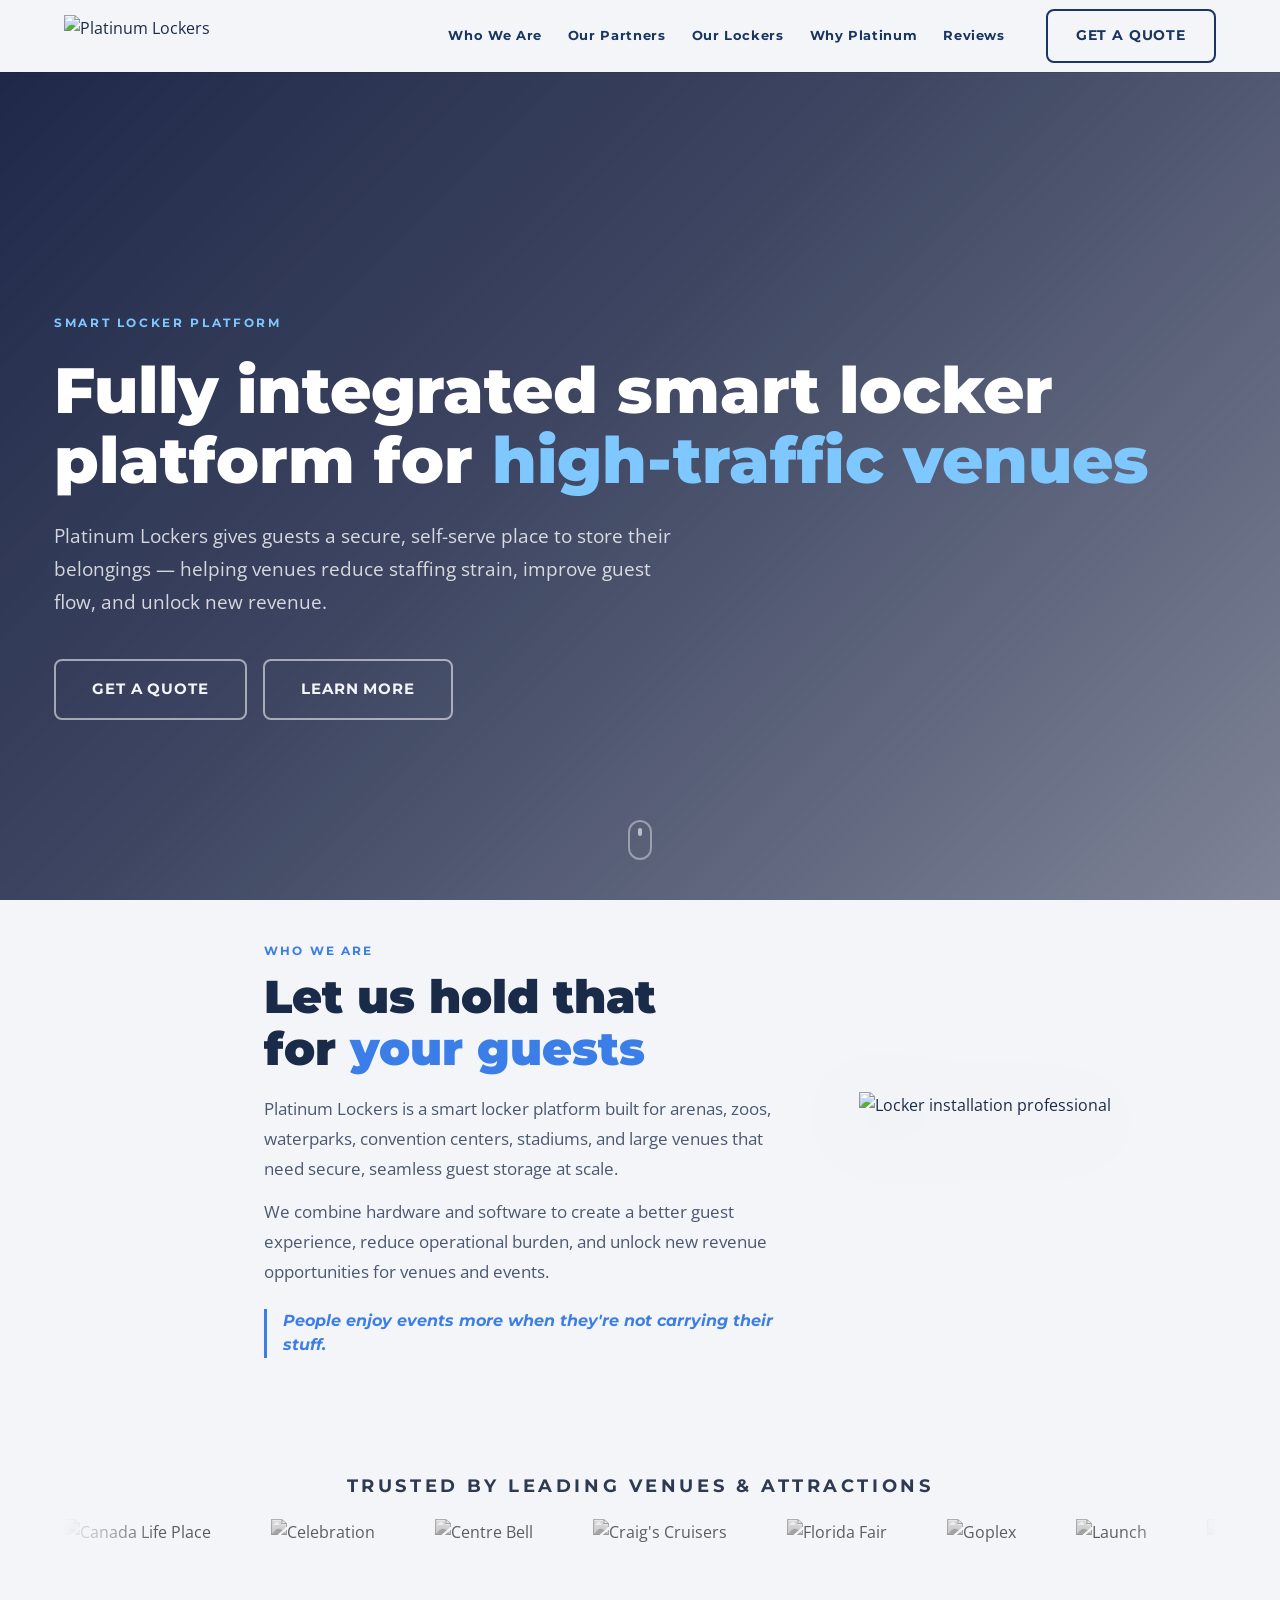
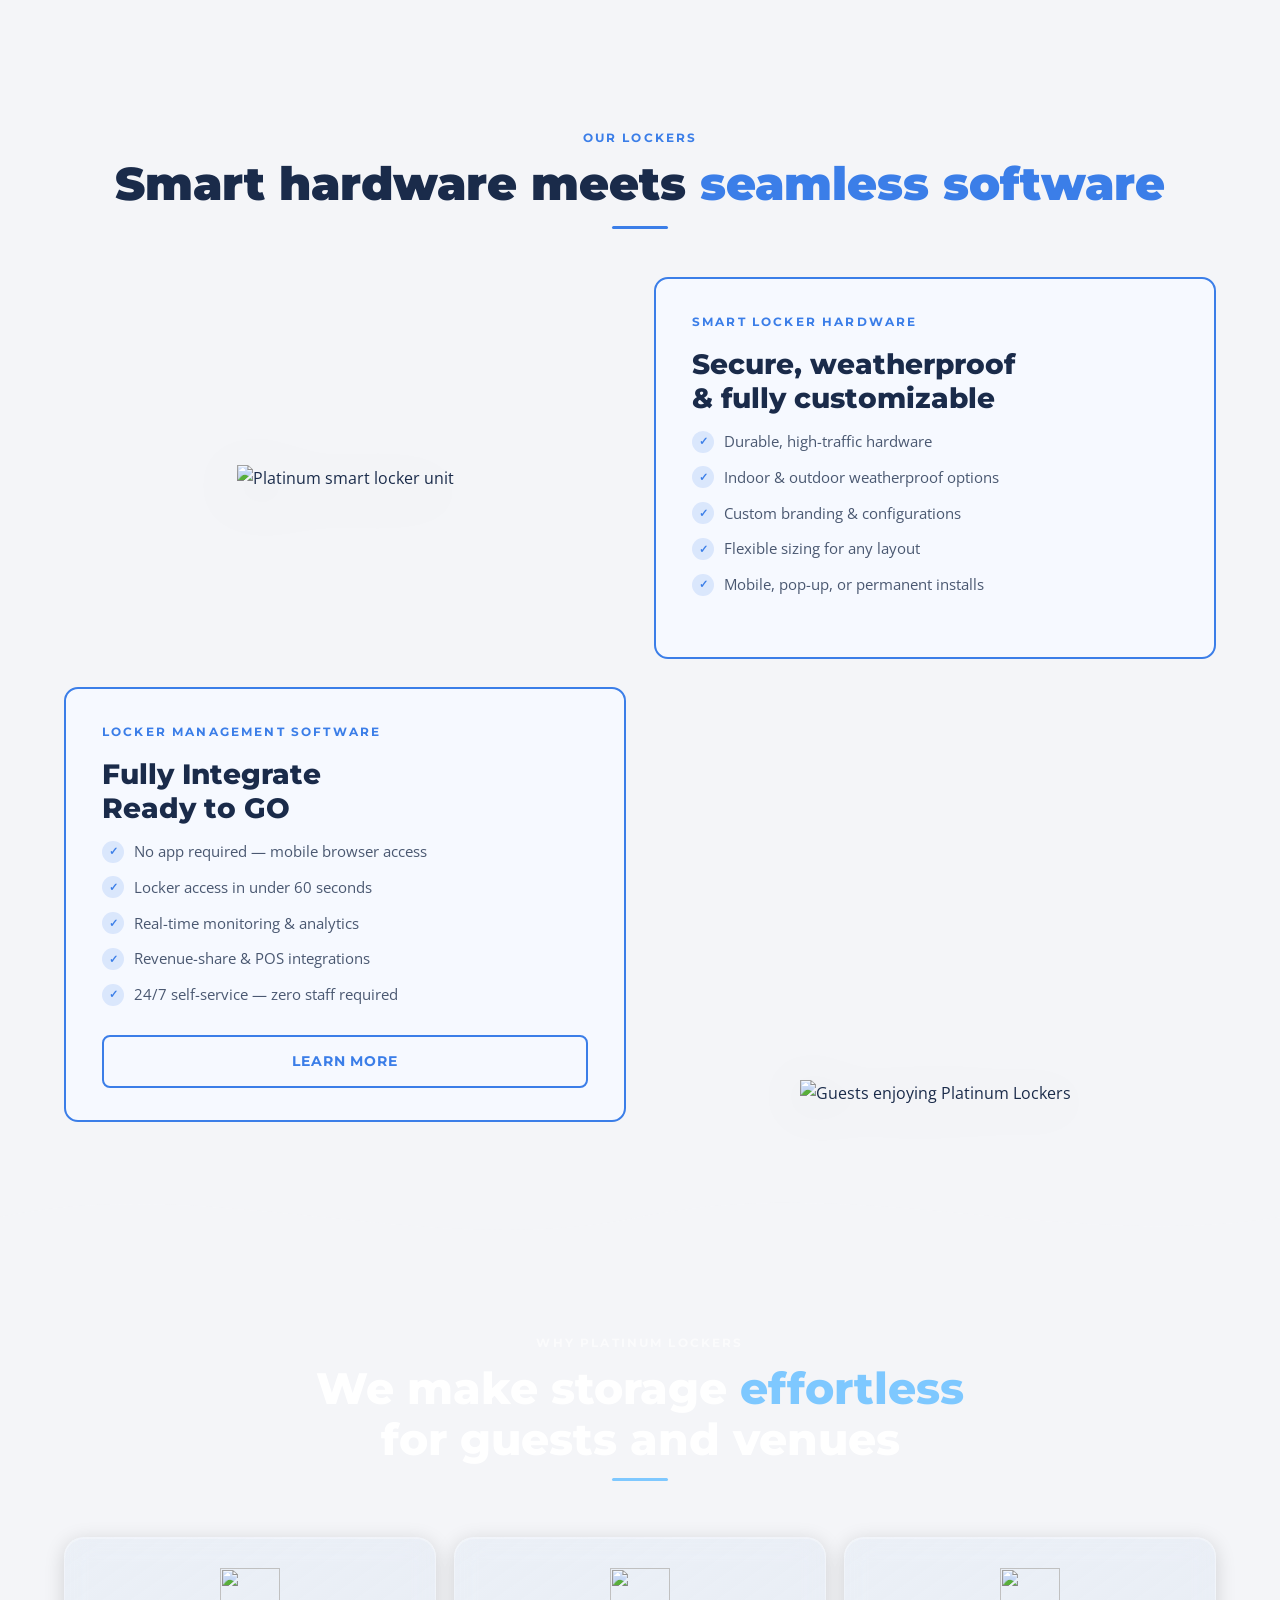
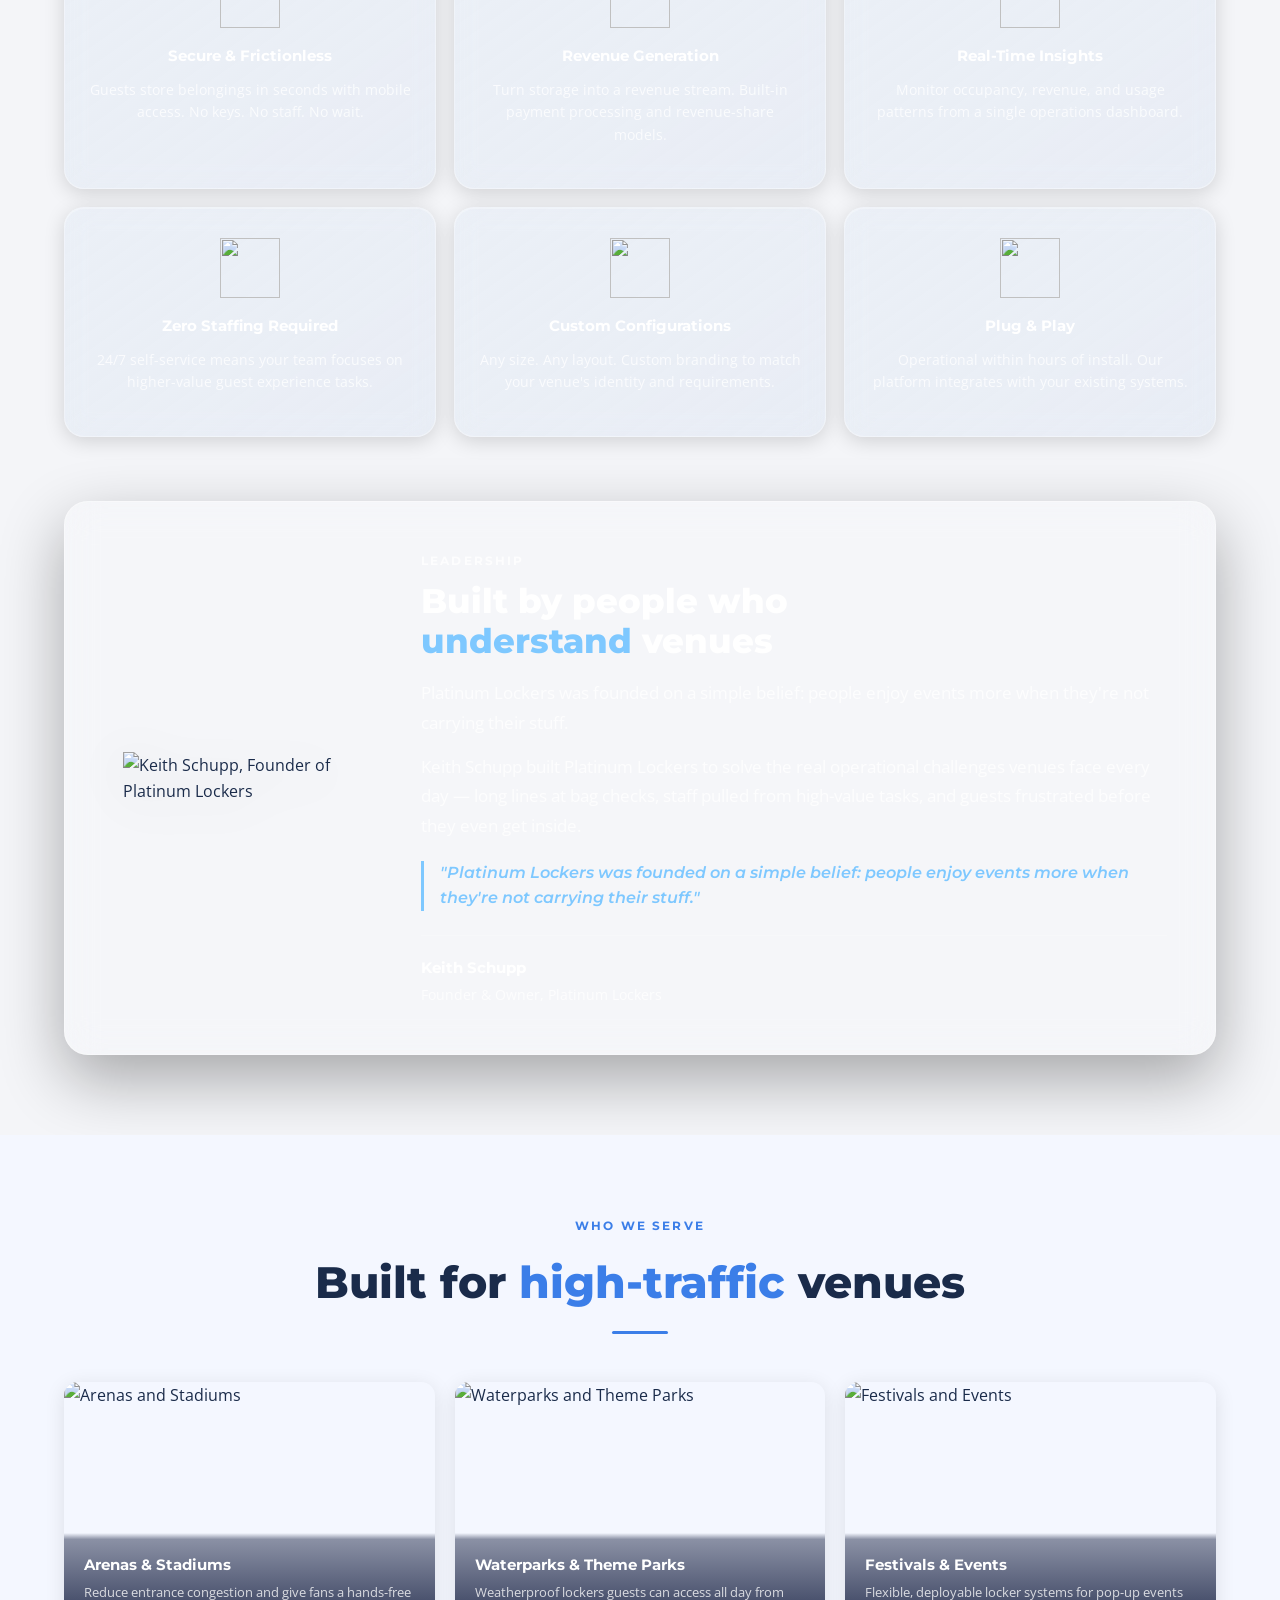
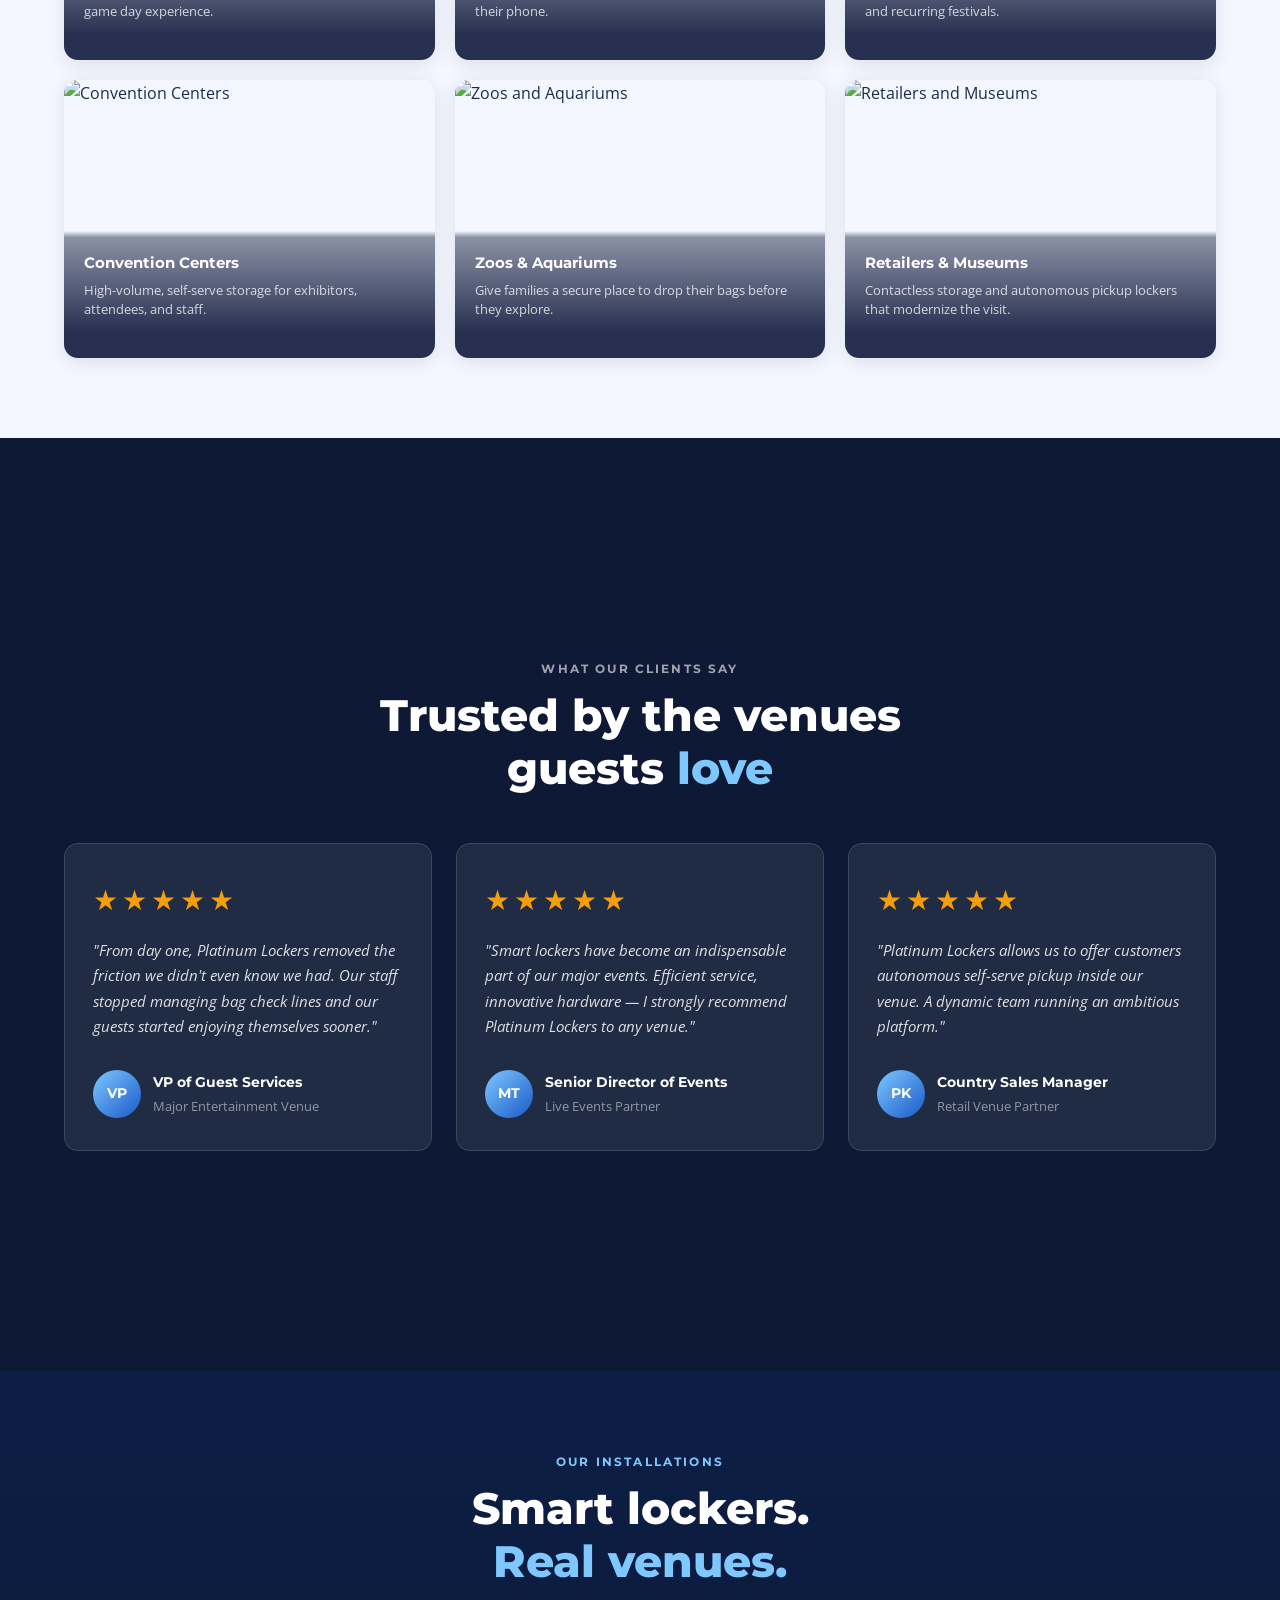
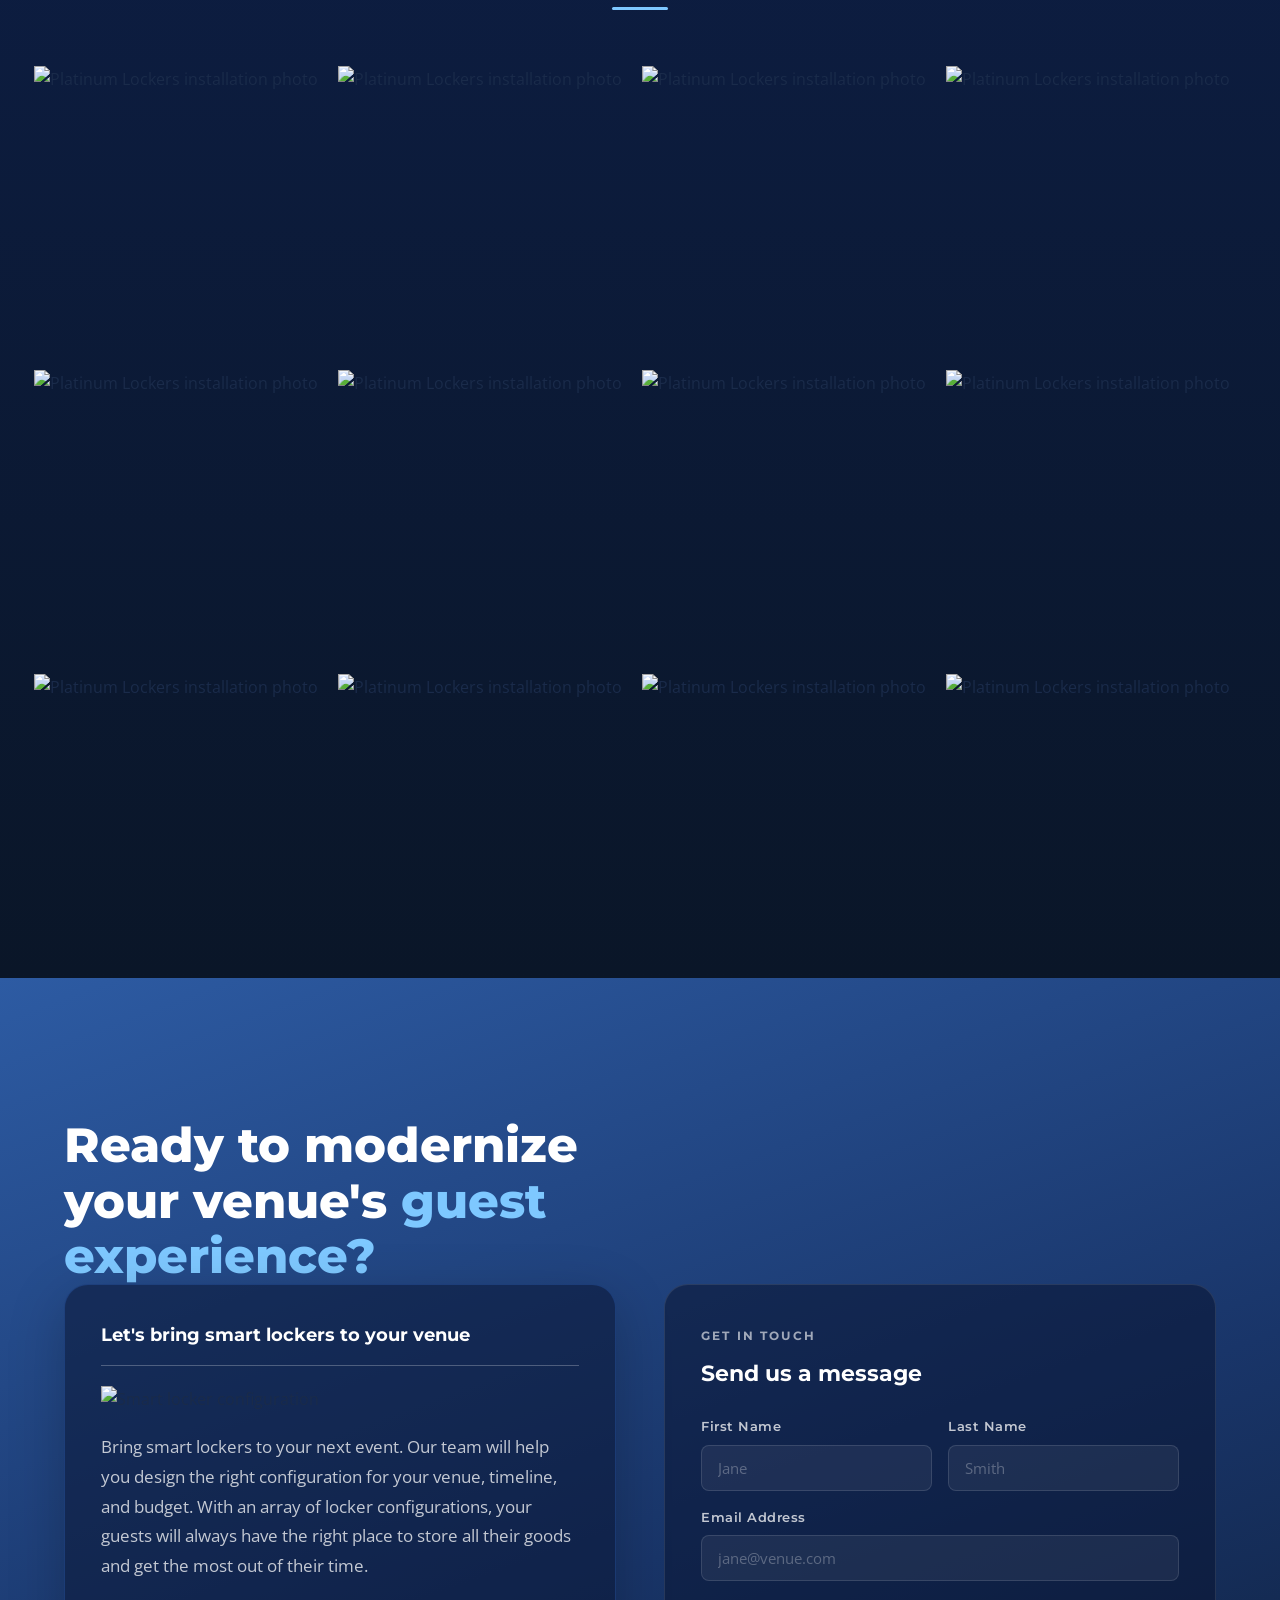
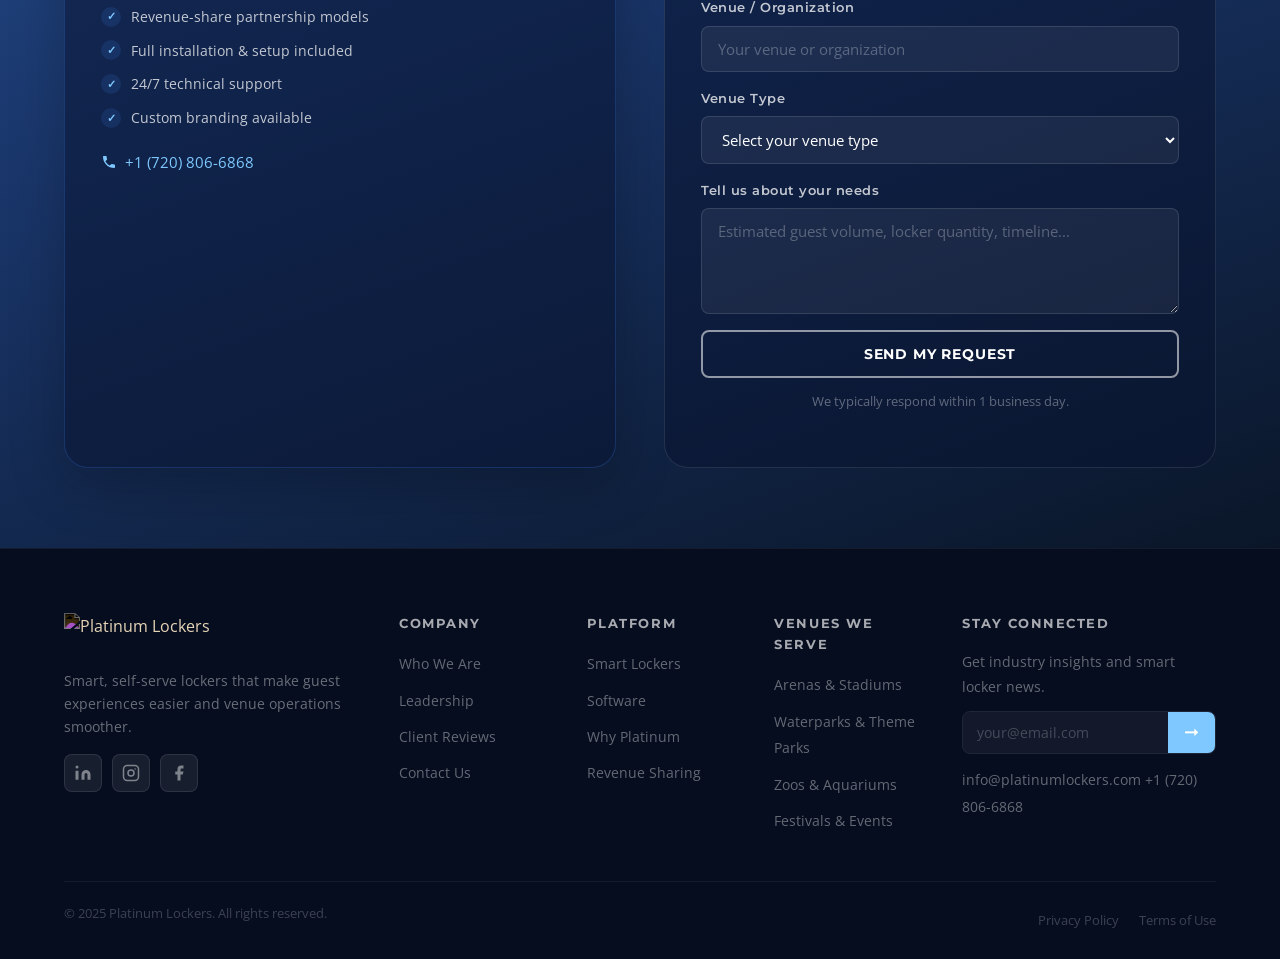
==== home.html @ d66374ba "Add files via upload" ====
<!DOCTYPE html>
<html lang="en">
<head>
  <meta charset="UTF-8" />
  <meta name="viewport" content="width=device-width, initial-scale=1.0" />
  <title>Platinum Lockers | Smart Locker Solutions for Venues &amp; Events</title>
  <meta name="description" content="Platinum Lockers provides smart, self-serve lockers that make guest experiences easier and venue operations smoother. Built for arenas, stadiums, waterparks, zoos, and high-traffic venues." />
  <meta name="robots" content="noindex, nofollow" />

  <!-- Favicons -->
  <link rel="icon" type="image/x-icon" href="img/favicon.ico" />
  <link rel="icon" type="image/png" sizes="16x16" href="img/favicon-16x16.png" />
  <link rel="icon" type="image/png" sizes="32x32" href="img/favicon-32x32.png" />
  <link rel="icon" type="image/png" sizes="96x96" href="img/favicon-96x96.png" />
  <link rel="apple-touch-icon" href="img/apple-icon.png" />
  <link rel="manifest" href="img/manifest.json" />
  <meta name="theme-color" content="#1a3561" />

  <!-- Fonts -->
  <link rel="preconnect" href="https://fonts.googleapis.com" />
  <link rel="preconnect" href="https://fonts.gstatic.com" crossorigin />
  <link href="https://fonts.googleapis.com/css2?family=Montserrat:wght@400;500;600;700;800;900&family=Open+Sans:wght@400;600;700&display=swap" rel="stylesheet" />

  <link rel="stylesheet" href="styles.css" />
</head>
<body>

  <!-- ===================== NAVIGATION ===================== -->
  <header class="nav-header" id="nav-header">
    <nav class="nav-container">
      <a href="#home" class="nav-logo">
        <img src="img/platinum-lockers-logo.png" alt="Platinum Lockers" />
      </a>
      <button class="nav-toggle" id="nav-toggle" aria-label="Toggle menu" aria-expanded="false">
        <span></span><span></span><span></span>
      </button>
      <ul class="nav-links" id="nav-links">
        <li><a href="#about">Who We Are</a></li>
        <li><a href="#partners">Our Partners</a></li>
        <li><a href="#hardware">Our Lockers</a></li>
        <li><a href="#why">Why Platinum</a></li>
        <li><a href="#testimonials">Reviews</a></li>
        <li class="nav-cta-mobile"><a href="#contact" class="btn btn-nav">Get a Quote</a></li>
      </ul>
      <a href="#contact" class="btn btn-nav nav-cta-desktop">Get a Quote</a>
    </nav>
  </header>

  <!-- ===================== HERO ===================== -->
  <section class="hero" id="home">
    <div class="hero-bg">
      <div class="hero-slideshow">
        <img src="img/Hero banner/superaquaclub-testimonial.jpeg"             alt="Waterpark venue with smart lockers by Platinum Lockers" class="hero-slide active" />
        <img src="img/Hero banner/Chad Rochefort_Park.jpg"                    alt="Theme park venue with smart lockers by Platinum Lockers" class="hero-slide" />
        <img src="img/Hero banner/Chad Rochefort_productions_mall.jpg"        alt="Shopping mall venue with smart lockers by Platinum Lockers" class="hero-slide" />
        <img src="img/Hero banner/Chad Rochefort_productions_toronto aquarium.png" alt="Aquarium venue with smart lockers by Platinum Lockers" class="hero-slide" />
        <img src="img/Hero banner/DSC_0002 (2).JPG"                           alt="High-traffic venue with smart lockers by Platinum Lockers" class="hero-slide" />
        <img src="img/Hero banner/pexels-stephan-saloth-28489944-31501600.jpg" alt="Stadium venue with smart lockers by Platinum Lockers" class="hero-slide" />
      </div>
      <div class="hero-overlay"></div>
    </div>
    <div class="hero-content container">
      <p class="hero-eyebrow">Smart Locker Platform</p>
      <h1 class="hero-title">Fully integrated smart locker<br>platform for <span class="text-accent-em">high-traffic venues</span></h1>
      <p class="hero-subtitle">Platinum Lockers gives guests a secure, self-serve place to store their belongings — helping venues reduce staffing strain, improve guest flow, and unlock new revenue.</p>
      <div class="hero-actions">
        <a href="#contact" class="btn btn-ghost btn-lg">Get a Quote</a>
        <a href="#about" class="btn btn-ghost btn-lg">Learn More</a>
      </div>
    </div>
    <div class="hero-scroll">
      <a href="#about" aria-label="Scroll down"><div class="scroll-indicator"></div></a>
    </div>
  </section>

  <!-- ===================== WHO WE ARE ===================== -->
  <section class="wwa-section" id="about">
    <div class="container wwa-container">
      <div class="wwa-spacer"></div>
      <div class="wwa-text">
        <p class="eyebrow">Who We Are</p>
        <h2 class="wwa-heading">Let us hold that<br>for <span class="text-accent-em">your guests</span></h2>
        <p>Platinum Lockers is a smart locker platform built for arenas, zoos, waterparks, convention centers, stadiums, and large venues that need secure, seamless guest storage at scale.</p>
        <p>We combine hardware and software to create a better guest experience, reduce operational burden, and unlock new revenue opportunities for venues and events.</p>
        <p class="wwa-tagline">People enjoy events more when they're not carrying their stuff.</p>
      </div>
      <div class="wwa-image">
        <img src="img/Who we are/shopper-popout.svg" alt="Locker installation professional" class="wwa-popout-img" />
      </div>
    </div>
  </section>

  <!-- ===================== TRUSTED BY / PARTNERS CAROUSEL ===================== -->
  <section class="partners-section" id="partners">
    <div class="container">
      <p class="partners-label">Trusted by leading venues &amp; attractions</p>
      <div class="partners-track-wrapper">
        <div class="partners-track">
          <img src="img/trusted by Carasell/canada-life-place-smart-locker-partner.png" alt="Canada Life Place" class="partner-logo" />
          <img src="img/trusted by Carasell/celebration-venue-smart-locker-partner.png" alt="Celebration" class="partner-logo" />
          <img src="img/trusted by Carasell/centre-bell-arena-smart-locker-partner.png" alt="Centre Bell" class="partner-logo" />
          <img src="img/trusted by Carasell/craigs-cruisers-smart-locker-partner.png" alt="Craig's Cruisers" class="partner-logo" />
          <img src="img/trusted by Carasell/florida-state-fair-smart-locker-partner.png" alt="Florida Fair" class="partner-logo" />
          <img src="img/trusted by Carasell/goplex-smart-locker-partner.png" alt="Goplex" class="partner-logo" />
          <img src="img/trusted by Carasell/launch-trampoline-park-smart-locker-partner.png" alt="Launch" class="partner-logo" />
          <img src="img/trusted by Carasell/oceania-smart-locker-partner.png" alt="Oceania" class="partner-logo" />
          <img src="img/trusted by Carasell/quantum-leap-smart-locker-partner.png" alt="Quantum Leap" class="partner-logo" />
          <!-- Duplicated for seamless loop -->
          <img src="img/trusted by Carasell/canada-life-place-smart-locker-partner.png" alt="" class="partner-logo" aria-hidden="true" />
          <img src="img/trusted by Carasell/celebration-venue-smart-locker-partner.png" alt="" class="partner-logo" aria-hidden="true" />
          <img src="img/trusted by Carasell/centre-bell-arena-smart-locker-partner.png" alt="" class="partner-logo" aria-hidden="true" />
          <img src="img/trusted by Carasell/craigs-cruisers-smart-locker-partner.png" alt="" class="partner-logo" aria-hidden="true" />
          <img src="img/trusted by Carasell/florida-state-fair-smart-locker-partner.png" alt="" class="partner-logo" aria-hidden="true" />
          <img src="img/trusted by Carasell/goplex-smart-locker-partner.png" alt="" class="partner-logo" aria-hidden="true" />
          <img src="img/trusted by Carasell/launch-trampoline-park-smart-locker-partner.png" alt="" class="partner-logo" aria-hidden="true" />
          <img src="img/trusted by Carasell/oceania-smart-locker-partner.png" alt="" class="partner-logo" aria-hidden="true" />
          <img src="img/trusted by Carasell/quantum-leap-smart-locker-partner.png" alt="" class="partner-logo" aria-hidden="true" />
        </div>
      </div>
    </div>
  </section>

  <!-- ===================== SMART LOCKER HARDWARE + SOFTWARE (combined) ===================== -->
  <section class="hardware-section" id="hardware">
    <div class="container hw-container">
      <div class="hw-header">
        <p class="eyebrow">Our Lockers</p>
        <h2 class="hw-heading">Smart hardware meets <span class="text-accent-em">seamless software</span></h2>
        <div class="hw-rule"></div>
      </div>
      <div class="hardware-grid">

        <!-- Top-left: Locker PNG -->
        <div class="hw-locker-img">
          <img src="img/smart locker hardware/platinum-lockers-smart-locker-hardware-unit.svg" alt="Platinum smart locker unit" />
        </div>

        <!-- Top-right: Hardware text box -->
        <div class="hw-textbox">
          <p class="eyebrow">Smart Locker Hardware</p>
          <h2 class="hw-title">Secure, weatherproof<br>&amp; fully customizable</h2>
          <ul class="hw-checklist">
            <li>Durable, high-traffic hardware</li>
            <li>Indoor &amp; outdoor weatherproof options</li>
            <li>Custom branding &amp; configurations</li>
            <li>Flexible sizing for any layout</li>
            <li>Mobile, pop-up, or permanent installs</li>
          </ul>
        </div>

        <!-- Bottom-left: Software text box -->
        <div class="hw-textbox">
          <p class="eyebrow">Locker Management Software</p>
          <h2 class="hw-title">Fully Integrate<br>Ready to GO</h2>
          <ul class="hw-checklist">
            <li>No app required — mobile browser access</li>
            <li>Locker access in under 60 seconds</li>
            <li>Real-time monitoring &amp; analytics</li>
            <li>Revenue-share &amp; POS integrations</li>
            <li>24/7 self-service — zero staff required</li>
          </ul>
          <a href="#contact" class="btn btn-primary btn-dark-outline">Learn More</a>
        </div>

        <!-- Bottom-right: People popout -->
        <div class="hw-people-img">
          <img src="img/smart locker hardware/platinum-lockers-management-software-popout.png" alt="Guests enjoying Platinum Lockers" />
        </div>

      </div>
    </div>
  </section>

  <!-- ===================== WHY PLATINUM LOCKERS ===================== -->
  <section class="why-section" id="why">
    <div class="container">

      <div class="why-header">
        <p class="eyebrow-light">Why Platinum Lockers</p>
        <h2 class="why-heading">We make storage <span class="text-accent-em">effortless</span><br>for guests and venues</h2>
        <div class="why-divider"></div>
      </div>

      <div class="why-grid">
        <div class="why-card animate-card">
          <div class="why-icon"><img src="img/why platinum lockers/platinum-lockers-secure-storage-icon.png" alt="" /></div>
          <h3>Secure &amp; Frictionless</h3>
          <p>Guests store belongings in seconds with mobile access. No keys. No staff. No wait.</p>
        </div>
        <div class="why-card animate-card">
          <div class="why-icon"><img src="img/why platinum lockers/platinum-lockers-venue-revenue-icon.png" alt="" /></div>
          <h3>Revenue Generation</h3>
          <p>Turn storage into a revenue stream. Built-in payment processing and revenue-share models.</p>
        </div>
        <div class="why-card animate-card">
          <div class="why-icon"><img src="img/why platinum lockers/platinum-lockers-analytics-insight-icon.png" alt="" /></div>
          <h3>Real-Time Insights</h3>
          <p>Monitor occupancy, revenue, and usage patterns from a single operations dashboard.</p>
        </div>
        <div class="why-card animate-card">
          <div class="why-icon"><img src="img/why platinum lockers/platinum-lockers-staffing-efficiency-icon.png" alt="" /></div>
          <h3>Zero Staffing Required</h3>
          <p>24/7 self-service means your team focuses on higher-value guest experience tasks.</p>
        </div>
        <div class="why-card animate-card">
          <div class="why-icon"><img src="img/why platinum lockers/platinum-lockers-custom-configure-icon.png" alt="" /></div>
          <h3>Custom Configurations</h3>
          <p>Any size. Any layout. Custom branding to match your venue's identity and requirements.</p>
        </div>
        <div class="why-card animate-card">
          <div class="why-icon"><img src="img/why platinum lockers/platinum-lockers-plug-and-play-icon.png" alt="" /></div>
          <h3>Plug &amp; Play</h3>
          <p>Operational within hours of install. Our platform integrates with your existing systems.</p>
        </div>
      </div>

      <!-- ===================== LEADERSHIP (same section) ===================== -->
      <div class="leadership-card animate-on-scroll" id="team">
        <div class="leadership-photo">
          <img src="img/leadership/keith-schupp-platinum-lockers-founder.png" alt="Keith Schupp, Founder of Platinum Lockers" />
        </div>
        <div class="leadership-content">
          <p class="eyebrow">Leadership</p>
          <h2 class="leadership-heading">Built by people who<br><span class="text-accent-em">understand</span> venues</h2>
          <p>Platinum Lockers was founded on a simple belief: people enjoy events more when they're not carrying their stuff.</p>
          <p>Keith Schupp built Platinum Lockers to solve the real operational challenges venues face every day — long lines at bag checks, staff pulled from high-value tasks, and guests frustrated before they even get inside.</p>
          <blockquote class="leadership-quote">"Platinum Lockers was founded on a simple belief: people enjoy events more when they're not carrying their stuff."</blockquote>
          <div class="leadership-sig">
            <strong>Keith Schupp</strong>
            <span>Founder &amp; Owner, Platinum Lockers</span>
          </div>
        </div>
      </div>

    </div>
  </section>

  <!-- ===================== WHO WE SERVE ===================== -->
  <section class="serve-section" id="markets">
    <div class="container">
      <div class="serve-header">
        <p class="eyebrow">Who We Serve</p>
        <h2 class="serve-heading">Built for <span class="text-accent-em">high-traffic</span> venues</h2>
        <div class="serve-rule"></div>
      </div>
      <div class="serve-grid">
        <div class="serve-card animate-on-scroll">
          <img src="img/centre-bell-arena-platinum-lockers-stadium-venue.jpeg" alt="Arenas and Stadiums" />
          <div class="serve-overlay">
            <h3>Arenas &amp; Stadiums</h3>
            <p>Reduce entrance congestion and give fans a hands-free game day experience.</p>
          </div>
        </div>
        <div class="serve-card animate-on-scroll">
          <img src="img/Who we serve/Chad Rochefort_Park.jpg" alt="Waterparks and Theme Parks" />
          <div class="serve-overlay">
            <h3>Waterparks &amp; Theme Parks</h3>
            <p>Weatherproof lockers guests can access all day from their phone.</p>
          </div>
        </div>
        <div class="serve-card animate-on-scroll">
          <img src="https://images.pexels.com/photos/1540406/pexels-photo-1540406.jpeg?auto=compress&cs=tinysrgb&w=800" alt="Festivals and Events" />
          <div class="serve-overlay">
            <h3>Festivals &amp; Events</h3>
            <p>Flexible, deployable locker systems for pop-up events and recurring festivals.</p>
          </div>
        </div>
        <div class="serve-card animate-on-scroll">
          <img src="https://images.pexels.com/photos/2833037/pexels-photo-2833037.jpeg?auto=compress&cs=tinysrgb&w=800" alt="Convention Centers" />
          <div class="serve-overlay">
            <h3>Convention Centers</h3>
            <p>High-volume, self-serve storage for exhibitors, attendees, and staff.</p>
          </div>
        </div>
        <div class="serve-card animate-on-scroll">
          <img src="img/Who we serve/Chad Rochefort_productions_toronto aquarium.png" alt="Zoos and Aquariums" />
          <div class="serve-overlay">
            <h3>Zoos &amp; Aquariums</h3>
            <p>Give families a secure place to drop their bags before they explore.</p>
          </div>
        </div>
        <div class="serve-card animate-on-scroll">
          <img src="https://images.pexels.com/photos/2954405/pexels-photo-2954405.jpeg?auto=compress&cs=tinysrgb&w=800" alt="Retailers and Museums" />
          <div class="serve-overlay">
            <h3>Retailers &amp; Museums</h3>
            <p>Contactless storage and autonomous pickup lockers that modernize the visit.</p>
          </div>
        </div>
      </div>
    </div>
  </section>

  <!-- ===================== TESTIMONIALS / WHAT OUR CLIENTS SAY ===================== -->
  <section class="testimonials-section" id="testimonials">
    <div class="container">
      <div class="testimonials-header">
        <p class="eyebrow-light">What Our Clients Say</p>
        <h2 class="testimonials-heading">Trusted by the venues<br>guests <em class="text-accent-em">love</em></h2>
      </div>
      <div class="testimonials-grid">
        <div class="testimonial-card animate-on-scroll">
          <div class="testimonial-stars">&#9733;&#9733;&#9733;&#9733;&#9733;</div>
          <p class="testimonial-quote">"From day one, Platinum Lockers removed the friction we didn't even know we had. Our staff stopped managing bag check lines and our guests started enjoying themselves sooner."</p>
          <div class="testimonial-author">
            <div class="testimonial-avatar-initial">VP</div>
            <div>
              <strong>VP of Guest Services</strong>
              <span>Major Entertainment Venue</span>
            </div>
          </div>
        </div>
        <div class="testimonial-card animate-on-scroll">
          <div class="testimonial-stars">&#9733;&#9733;&#9733;&#9733;&#9733;</div>
          <p class="testimonial-quote">"Smart lockers have become an indispensable part of our major events. Efficient service, innovative hardware — I strongly recommend Platinum Lockers to any venue."</p>
          <div class="testimonial-author">
            <div class="testimonial-avatar-initial">MT</div>
            <div>
              <strong>Senior Director of Events</strong>
              <span>Live Events Partner</span>
            </div>
          </div>
        </div>
        <div class="testimonial-card animate-on-scroll">
          <div class="testimonial-stars">&#9733;&#9733;&#9733;&#9733;&#9733;</div>
          <p class="testimonial-quote">"Platinum Lockers allows us to offer customers autonomous self-serve pickup inside our venue. A dynamic team running an ambitious platform."</p>
          <div class="testimonial-author">
            <div class="testimonial-avatar-initial">PK</div>
            <div>
              <strong>Country Sales Manager</strong>
              <span>Retail Venue Partner</span>
            </div>
          </div>
        </div>
      </div>
    </div>
  </section>

  <!-- ===================== PHOTO GALLERY ===================== -->
  <section class="gallery-section" id="gallery">
    <div class="container">
      <div class="gallery-header">
        <p class="eyebrow">Our Installations</p>
        <h2 class="gallery-heading">Smart lockers.<br><span class="text-accent-em">Real venues.</span></h2>
        <div class="gallery-rule"></div>
      </div>
    </div>
    <div class="gallery-grid" id="gallery-grid"></div>
  </section>

  <!-- Lightbox -->
  <div class="lightbox" id="lightbox" role="dialog" aria-modal="true" aria-label="Photo viewer">
    <button class="lightbox-close" id="lightbox-close" aria-label="Close">&times;</button>
    <img class="lightbox-img" id="lightbox-img" src="" alt="Full resolution photo" />
  </div>

  <!-- ===================== GET STARTED / CONTACT ===================== -->
  <section class="contact-section" id="contact">
    <div class="container">
      <div class="contact-grid">

        <!-- Cell 1 (top-left): Title -->
        <div class="contact-title-cell">
          <h2 class="contact-section-title">Ready to modernize your venue's <span class="contact-accent">guest experience?</span></h2>
        </div>

        <!-- Cell 2 (top-right): Popout -->
        <div class="contact-popout-cell">
          <div class="contact-popout" aria-hidden="true">
            <img src="img/platinum-lockers-guest-with-phone.png" alt="" class="contact-popout-img" />
          </div>
        </div>

        <!-- Cell 3 (bottom-left): Info card -->
        <div class="contact-left">
          <div class="contact-info-card">
            <h4 class="contact-info-heading">Let's bring smart lockers to your venue</h4>
            <hr class="contact-divider" />
            <div class="contact-locker-visual">
              <img src="img/get started/platinum-lockers-configuration-example.svg" alt="Smart locker configuration" />
            </div>
            <p>Bring smart lockers to your next event. Our team will help you design the right configuration for your venue, timeline, and budget. With an array of locker configurations, your guests will always have the right place to store all their goods and get the most out of their time.</p>
            <ul class="contact-features">
              <li>Revenue-share partnership models</li>
              <li>Full installation &amp; setup included</li>
              <li>24/7 technical support</li>
              <li>Custom branding available</li>
            </ul>
            <div class="contact-direct">
              <a href="tel:+17208066868" class="contact-direct-link">
                <svg viewBox="0 0 24 24" xmlns="http://www.w3.org/2000/svg"><path d="M6.6 10.8c1.4 2.8 3.8 5.1 6.6 6.6l2.2-2.2c.3-.3.7-.4 1-.2 1.1.4 2.3.6 3.6.6.6 0 1 .4 1 1V20c0 .6-.4 1-1 1-9.4 0-17-7.6-17-17 0-.6.4-1 1-1h3.5c.6 0 1 .4 1 1 0 1.3.2 2.5.6 3.6.1.3 0 .7-.2 1L6.6 10.8z"/></svg>
                +1 (720) 806-6868
              </a>
            </div>
          </div>
        </div>

        <!-- Cell 4 (bottom-right): Form card -->
        <div class="contact-right">
          <div class="contact-form-card">
            <p class="eyebrow-light">Get In Touch</p>
            <h3 class="contact-form-title">Send us a message</h3>
            <form id="quote-form" novalidate>
              <div class="form-row">
                <div class="form-group">
                  <label for="first-name">First Name</label>
                  <input type="text" id="first-name" name="first-name" placeholder="Jane" required />
                </div>
                <div class="form-group">
                  <label for="last-name">Last Name</label>
                  <input type="text" id="last-name" name="last-name" placeholder="Smith" required />
                </div>
              </div>
              <div class="form-group">
                <label for="email">Email Address</label>
                <input type="email" id="email" name="email" placeholder="jane@venue.com" required />
              </div>
              <div class="form-group">
                <label for="venue">Venue / Organization</label>
                <input type="text" id="venue" name="venue" placeholder="Your venue or organization" />
              </div>
              <div class="form-group">
                <label for="venue-type">Venue Type</label>
                <select id="venue-type" name="venue-type">
                  <option value="">Select your venue type</option>
                  <option>Arena or Stadium</option>
                  <option>Waterpark or Theme Park</option>
                  <option>Zoo or Aquarium</option>
                  <option>Festival or Event</option>
                  <option>Convention Center</option>
                  <option>Museum or Cultural Venue</option>
                  <option>Retailer</option>
                  <option>Other</option>
                </select>
              </div>
              <div class="form-group">
                <label for="message">Tell us about your needs</label>
                <textarea id="message" name="message" rows="4" placeholder="Estimated guest volume, locker quantity, timeline..."></textarea>
              </div>
              <button type="submit" class="btn btn-primary btn-full">Send My Request</button>
              <p class="form-note">We typically respond within 1 business day.</p>
            </form>
          </div>
        </div>

      </div>
    </div>
  </section>

  <!-- ===================== FOOTER ===================== -->
  <footer class="footer">
    <div class="container">
      <div class="footer-grid">
        <div class="footer-brand">
          <img src="img/platinum-lockers-logo.png" alt="Platinum Lockers" height="40" class="footer-logo" />
          <p class="footer-tagline">Smart, self-serve lockers that make guest experiences easier and venue operations smoother.</p>
          <div class="social-links">
            <a href="#" class="social-link" aria-label="LinkedIn">
              <svg width="18" height="18" viewBox="0 0 24 24" fill="currentColor"><path d="M16 8a6 6 0 016 6v7h-4v-7a2 2 0 00-2-2 2 2 0 00-2 2v7h-4v-7a6 6 0 016-6zM2 9h4v12H2z"/><circle cx="4" cy="4" r="2"/></svg>
            </a>
            <a href="#" class="social-link" aria-label="Instagram">
              <svg width="18" height="18" viewBox="0 0 24 24" fill="none" stroke="currentColor" stroke-width="2"><rect x="2" y="2" width="20" height="20" rx="5" ry="5"/><circle cx="12" cy="12" r="4"/><circle cx="17.5" cy="6.5" r="1" fill="currentColor" stroke="none"/></svg>
            </a>
            <a href="#" class="social-link" aria-label="Facebook">
              <svg width="18" height="18" viewBox="0 0 24 24" fill="currentColor"><path d="M18 2h-3a5 5 0 00-5 5v3H7v4h3v8h4v-8h3l1-4h-4V7a1 1 0 011-1h3z"/></svg>
            </a>
          </div>
        </div>
        <div class="footer-col">
          <h4>Company</h4>
          <ul>
            <li><a href="#about">Who We Are</a></li>
            <li><a href="#team">Leadership</a></li>
            <li><a href="#testimonials">Client Reviews</a></li>
            <li><a href="#contact">Contact Us</a></li>
          </ul>
        </div>
        <div class="footer-col">
          <h4>Platform</h4>
          <ul>
            <li><a href="#hardware">Smart Lockers</a></li>
            <li><a href="#hardware">Software</a></li>
            <li><a href="#why">Why Platinum</a></li>
            <li><a href="#contact">Revenue Sharing</a></li>
          </ul>
        </div>
        <div class="footer-col">
          <h4>Venues We Serve</h4>
          <ul>
            <li><a href="#markets">Arenas &amp; Stadiums</a></li>
            <li><a href="#markets">Waterparks &amp; Theme Parks</a></li>
            <li><a href="#markets">Zoos &amp; Aquariums</a></li>
            <li><a href="#markets">Festivals &amp; Events</a></li>
          </ul>
        </div>
        <div class="footer-col">
          <h4>Stay Connected</h4>
          <p class="footer-newsletter-text">Get industry insights and smart locker news.</p>
          <form class="footer-newsletter" id="newsletter-form">
            <input type="email" placeholder="your@email.com" required />
            <button type="submit">&#10142;</button>
          </form>
          <a href="mailto:info@platinumlockers.com" class="footer-email">info@platinumlockers.com</a>
          <a href="tel:+17208066868" class="footer-email">+1 (720) 806-6868</a>
        </div>
      </div>
      <div class="footer-bottom">
        <p>&copy; 2025 Platinum Lockers. All rights reserved.</p>
        <div class="footer-legal">
          <a href="#">Privacy Policy</a>
          <a href="#">Terms of Use</a>
        </div>
      </div>
    </div>
  </footer>

  <script src="script.js"></script>
</body>
</html>
---- styles.css ----
/* ===================== RESET & BASE ===================== */
*, *::before, *::after { box-sizing: border-box; margin: 0; padding: 0; }

:root {
  --accent:        #7ec8ff;
  --accent-light:  #7ec8ff;
  --accent-dark:   #3b7ee8;
  --navy:          #1a3561;
  --navy-deep:     #0d1e45;
  --bg-white:      #f4f5f8;
  --bg-off-white:  #f2f5fb;
  --bg-light:      #eef1f8;
  --text-dark:     #1a2b4a;
  --text-body:     #4a5871;
  --text-muted:    #7a8ba8;
  --white:         #f4f5f8;
  --font-head:     'Montserrat', sans-serif;
  --font-body:     'Open Sans', sans-serif;
  --radius:        14px;
  --radius-lg:     24px;
  --nav-height:    72px;
  --transition:    0.25s ease;
}

html, body { margin: 0; padding: 0; }
html { scroll-behavior: smooth; font-size: 16px; }
body {
  font-family: var(--font-body);
  background: var(--bg-white);
  color: var(--text-dark);
  line-height: 1.65;
  overflow-x: hidden;
}
img { max-width: 100%; display: block; }
a   { color: inherit; text-decoration: none; }
ul  { list-style: none; }

.container {
  width: 100%;
  max-width: 1200px;
  margin: 0 auto;
  padding: 0 24px;
}

/* ===================== BUTTONS ===================== */
.btn {
  display: inline-flex;
  align-items: center;
  justify-content: center;
  font-family: var(--font-head);
  font-weight: 700;
  font-size: .875rem;
  letter-spacing: .06em;
  text-transform: uppercase;
  padding: 13px 28px;
  border-radius: 8px;
  border: 2px solid transparent;
  cursor: pointer;
  transition: all var(--transition);
  white-space: nowrap;
}
.btn-lg   { padding: 16px 36px; font-size: .9375rem; }
.btn-full { width: 100%; }

.btn-primary {
  background: transparent;
  color: #fff;
  border-color: rgba(255,255,255,.55);
}
.btn-primary:hover {
  background: var(--accent-dark);
  border-color: var(--accent-dark);
  color: #fff;
  transform: translateY(-2px);
}

.btn-dark-outline {
  color: var(--accent-dark);
  border-color: var(--accent-dark);
}
.btn-dark-outline:hover {
  background: var(--accent-dark);
  border-color: var(--accent-dark);
  color: #fff;
}

.btn-nav {
  background: transparent;
  color: var(--navy);
  border-color: var(--navy);
}
.btn-nav:hover {
  background: var(--accent-dark);
  border-color: var(--accent-dark);
  color: #fff;
  transform: translateY(-1px);
}

.btn-ghost {
  background: transparent;
  color: #f4f5f8;
  border-color: rgba(255,255,255,.55);
}
.btn-ghost:hover {
  background: var(--accent-dark);
  border-color: var(--accent-dark);
  color: #fff;
}

/* ===================== TYPOGRAPHY HELPERS ===================== */
.eyebrow {
  font-family: var(--font-head);
  font-size: .75rem;
  font-weight: 700;
  letter-spacing: .18em;
  text-transform: uppercase;
  color: var(--accent);
  display: block;
  margin-bottom: 10px;
}
.eyebrow-light {
  font-family: var(--font-head);
  font-size: .75rem;
  font-weight: 700;
  letter-spacing: .18em;
  text-transform: uppercase;
  color: rgba(255,255,255,.6);
  display: block;
  margin-bottom: 10px;
}
p {
  font-size: 1.0625rem;
  color: var(--text-body);
  line-height: 1.75;
  margin-bottom: 14px;
}
.text-accent-em {
  color: var(--accent);
  font-style: normal;
}

/* ===================== NAVIGATION ===================== */
.nav-header {
  position: fixed;
  top: 0; left: 0; right: 0;
  z-index: 1000;
  height: var(--nav-height);
  background: #f4f5f8;
  box-shadow: 0 1px 0 rgba(0,0,0,.08);
  transition: box-shadow var(--transition);
}
.nav-header.scrolled {
  box-shadow: 0 2px 24px rgba(0,0,0,.1);
}
.nav-container {
  max-width: 1200px;
  margin: 0 auto;
  padding: 0 24px;
  height: 100%;
  display: flex;
  align-items: center;
  gap: 16px;
}
.nav-logo { flex-shrink: 0; display: flex; align-items: center; }
.nav-logo img { height: 42px; width: auto; }

.nav-links {
  display: flex;
  align-items: center;
  gap: 0;
  margin-left: auto;
  margin-right: 12px;
}
.nav-links > li > a {
  display: block;
  padding: 8px 13px;
  font-family: var(--font-head);
  font-size: .8rem;
  font-weight: 700;
  letter-spacing: .05em;
  color: var(--navy);
  border-radius: 6px;
  transition: background var(--transition), color var(--transition);
}
.nav-links > li > a:hover {
  background: rgba(26,53,97,.07);
  color: var(--accent);
}
.nav-links .nav-cta-mobile { display: none; }
.nav-cta-desktop { flex-shrink: 0; }

.nav-toggle {
  display: none;
  flex-direction: column;
  justify-content: space-between;
  width: 28px; height: 20px;
  background: none; border: none;
  cursor: pointer; padding: 0;
  margin-left: auto;
}
.nav-toggle span {
  display: block; height: 2px; width: 100%;
  background: var(--navy); border-radius: 2px;
  transition: all var(--transition);
}

/* ===================== HERO ===================== */
.hero {
  position: relative;
  min-height: 100vh;
  display: flex;
  align-items: center;
  overflow: hidden;
  padding: 0;
  margin-top: 0;
}
.hero-bg { position: absolute; inset: 0; z-index: 0; }
.hero-slideshow {
  position: absolute; inset: 0;
  width: 100%; height: 100%;
}
.hero-slide {
  width: 100%; height: 120%;
  object-fit: cover; object-position: center;
  position: absolute; top: -15%;
  opacity: 0;
  transition: opacity 1.2s ease-in-out;
}
.hero-slide.active {
  opacity: 1;
}
.hero-overlay {
  position: absolute; inset: 0;
  background: linear-gradient(135deg,
    rgba(10,20,55,.92) 0%,
    rgba(10,20,55,.78) 45%,
    rgba(10,20,55,.5) 100%);
}
.hero-content {
  position: relative; z-index: 1;
  padding-top: calc(var(--nav-height) + 60px);
  padding-bottom: -50px;
  max-width: 1220px;
}
.hero-eyebrow {
  font-family: var(--font-head);
  font-size: .75rem; font-weight: 700;
  letter-spacing: .22em; text-transform: uppercase;
  color: var(--accent); margin-bottom: 22px; display: block;
}
.hero-title {
  font-family: var(--font-head);
  font-size: clamp(2.25rem, 5.5vw, 4rem);
  font-weight: 850; line-height: 1.1;
  color: #fff; margin-bottom: 24px;
}
.text-highlight {
  background: linear-gradient(135deg, #9ab0c4 0%, #d4e0ec 50%, #a8bece 100%);
  -webkit-background-clip: text;
  -webkit-text-fill-color: transparent;
  background-clip: text;
}
.hero-subtitle {
  font-size: clamp(1rem, 2vw, 1.1875rem);
  color: rgba(255,255,255,.8);
  line-height: 1.75; margin-bottom: 40px;
  max-width: 620px;
}
.hero-actions { display: flex; gap: 16px; flex-wrap: wrap; }
.hero-scroll {
  position: absolute; bottom: 40px; left: 50%; transform: translateX(-50%);
  z-index: 1;
}
.scroll-indicator {
  width: 24px; height: 40px;
  border: 2px solid rgba(255,255,255,.4); border-radius: 12px;
  position: relative; cursor: pointer;
}
.scroll-indicator::after {
  content: '';
  position: absolute; top: 6px; left: 50%; transform: translateX(-50%);
  width: 4px; height: 8px;
  background: rgba(255,255,255,.6); border-radius: 2px;
  animation: scroll-bounce 2s infinite;
}
@keyframes scroll-bounce {
  0%,100% { top: 6px; opacity: 1; }
  50%      { top: 18px; opacity: .3; }
}

/* ===================== WHO WE ARE ===================== */
.wwa-section {
  position: relative;
  padding: 240px 0 40px;
  min-height: 600px;
  margin-top: -200px;
  z-index: 10;
  background-color: #f0f4fb00;
  background-image: url('img/Who we are/wwa-section-background.svg');
  background-size: cover;
  background-position: top center;
  background-repeat: no-repeat;
}
.wwa-container {
  display: grid;
  grid-template-columns: 140px 6fr 4fr;
  gap: 0 10px;
  align-items: center;
}
.wwa-spacer { display: block; }
.wwa-heading {
  font-family: var(--font-head);
  font-size: clamp(1.875rem, 4vw, 2.875rem);
  font-weight: 900; line-height: 1.12;
  color: var(--text-dark); margin-bottom: 20px;
}
.wwa-tagline {
  font-family: var(--font-head);
  font-size: 1rem; font-weight: 700; font-style: italic;
  color: var(--accent);
  border-left: 3px solid var(--accent);
  padding-left: 16px;
  margin: 22px 0 32px;
  line-height: 1.55;
}
.wwa-image {
  display: flex;
  align-items: flex-start;
  justify-content: center;
}
.wwa-popout-img {
  display: block;
  width: 100%;
  max-height: 980px;
  object-fit: contain;
  object-position: bottom center;
  filter: drop-shadow(0 16px 40px rgba(0,0,0,.18));
  position: relative;
  top: -60px;
  /* scroll-in animation — matches why card style */
  opacity: 0;
  transform: translateY(22px);
  transition: opacity .65s ease, transform .65s ease;
}
.wwa-popout-img.is-visible {
  opacity: 1;
  transform: translateY(0);
}

/* ===================== PARTNERS / TRUSTED BY ===================== */
.partners-section {
  position: relative;
  padding: 40px 0 48px;
  overflow: hidden;
  background-color: #f4f5f8;
}
.partners-section::before {
  content: '';
  position: absolute;
  inset: 0;
  z-index: 0;
  background-image: url('img/trusted by Carasell/partner-bg.svg');
  background-size: cover;
  background-position: top center;
  background-repeat: no-repeat;
  opacity: 1;
  height: 110px;
  filter: drop-shadow(0 16px 50px rgba(0, 0, 0, 0.308));
  pointer-events: none;
}
.partners-section > * { position: relative; z-index: 1; }
.partners-label {
  font-family: var(--font-head);
  font-size: clamp(.75rem, 1.4vw, 1.25rem); font-weight: 700;
  letter-spacing: .2em; text-transform: uppercase;
  color: #2e3a52;
  text-align: center; margin-bottom: 18px;
}
.partners-track-wrapper {
  overflow: hidden;
  mask-image: linear-gradient(to right, transparent, black 8%, black 92%, transparent);
  -webkit-mask-image: linear-gradient(to right, transparent, black 8%, black 92%, transparent);
}
.partners-track {
  display: flex;
  align-items: center;
  gap: 60px;
  animation: partner-scroll 25s linear infinite;
  width: max-content;
}
.partners-track:hover { animation-play-state: paused; }
@keyframes partner-scroll {
  0%   { transform: translateX(0); }
  100% { transform: translateX(-50%); }
}
.partner-logo {
  height: 100px; width: auto;
  flex-shrink: 0; object-fit: contain;
  filter: grayscale(1) contrast(0.85);
  opacity: .8;
  transition: opacity var(--transition), filter var(--transition);
}
.partner-logo:hover { opacity: 1; filter: grayscale(0.2); }

/* ===================== HARDWARE SECTION ===================== */
.hardware-section {
  position: relative;
  padding: 60px 0 140px;
  overflow: visible;
  z-index: 10;
  margin-bottom: -70px;
}
.hardware-section::after {
  content: '';
  position: absolute;
  bottom: 0;
  left: 0;
  width: 100%;
  height: 90px;
  background-image: url("data:image/svg+xml,%3Csvg xmlns='http://www.w3.org/2000/svg' viewBox='0 0 1440 90' preserveAspectRatio='none'%3E%3Cpath d='M0,45 C240,0 480,90 720,45 C960,0 1200,80 1440,45 L1440,0 L0,0 Z' fill='%23f4f5f8'/%3E%3C/svg%3E");
  background-size: 100% 100%;
  background-repeat: no-repeat;
  pointer-events: none;
  z-index: 0;
}
.hw-container { position: relative; z-index: 1; }
.hw-header { text-align: center; margin-bottom: 48px; }
.hw-heading {
  font-family: var(--font-head);
  font-size: clamp(1.875rem, 4vw, 2.875rem);
  font-weight: 900; line-height: 1.12;
  color: var(--text-dark); margin-bottom: 16px;
}
.hw-rule {
  width: 56px; height: 3px;
  background: var(--accent-dark);
  margin: 0 auto; border-radius: 2px;
}

/* ===== SECTION-SPECIFIC ACCENT OVERRIDES ===== */
/* Light-background sections → --accent-dark */
.wwa-section .text-accent-em,
.hardware-section .text-accent-em,
.serve-section .text-accent-em { color: var(--accent-dark); }

.wwa-tagline { color: var(--accent-dark) !important; border-left-color: var(--accent-dark) !important; }
.wwa-section .eyebrow { color: var(--accent-dark); }
.hardware-section .eyebrow { color: var(--accent-dark); }
.serve-section .eyebrow { color: var(--accent-dark); }
.serve-rule { background: var(--accent-dark) !important; }
.hw-checklist li::before { color: var(--accent-dark) !important; }
.hw-textbox { border-color: var(--accent-dark) !important; }

.hardware-grid {
  display: grid;
  grid-template-columns: 1fr 1fr;
  grid-template-rows: auto auto;
  gap: 28px;
}
.hw-locker-img {
  display: flex;
  align-items: center;
  justify-content: center;
  padding: 20px 20px 0;
}
.hw-locker-img img {
  max-width: 110%;
  max-height: 400px;
  object-fit: contain;
  filter: drop-shadow(0 12px 32px rgba(0,0,0,.12));
}
/* Text boxes styled to match the blue-bordered box reference */
.hw-textbox {
  background: #f6f9ff;
  border: 2.5px solid var(--accent);
  border-radius: var(--radius);
  padding: 32px 36px;
  display: flex;
  flex-direction: column;
}
.hw-title {
  font-family: var(--font-head);
  font-size: clamp(1.25rem, 2.5vw, 1.75rem);
  font-weight: 800; line-height: 1.2;
  color: var(--text-dark);
  margin: 6px 0 14px;
}
.hw-checklist {
  display: flex; flex-direction: column; gap: 11px;
  margin-bottom: 28px; flex: 1;
}
.hw-checklist li {
  display: flex; align-items: center; gap: 10px;
  font-size: .9375rem; color: var(--text-body);
}
.hw-checklist li::before {
  content: '✓';
  display: inline-flex; align-items: center; justify-content: center;
  width: 22px; height: 22px; min-width: 22px;
  background: rgba(59,126,232,.15);
  color: var(--accent); border-radius: 50%;
  font-size: .7rem; font-weight: 800;
  flex-shrink: 0;
}
.hw-people-img {
  display: flex;
  align-items: flex-end;
  justify-content: center;
  padding: 0 16px 16px;
}
.hw-people-img img {
  max-width: 120%;
  max-height: 500px;
  object-fit: contain;
  filter: drop-shadow(0 8px 24px rgba(0,0,0,.1));
}

/* ===================== WHY PLATINUM LOCKERS ===================== */
.why-section {
  position: relative;
  padding: 140px 0 80px; /* extra top to compensate for hardware overlap */
  overflow: hidden;
  z-index: 5;
  background-color: #1a2a4a00;
  background-image:
    linear-gradient(rgba(10, 15, 40, 0), rgba(8, 12, 35, 0)),
    url('img/why platinum lockers/platinum-lockers-why-section-background.png');
  background-size: cover;
  background-position: center;
  background-repeat: no-repeat;
}
.why-header {
  text-align: center;
  max-width: 680px;
  margin: 0 auto 56px;
}
.why-heading {
  font-family: var(--font-head);
  font-size: clamp(1.875rem, 4vw, 2.75rem);
  font-weight: 800; line-height: 1.15;
  color: #fff; margin-bottom: 14px;
}
.why-divider {
  width: 56px; height: 3px;
  background: var(--accent);
  margin: 0 auto; border-radius: 2px;
}

/* 6 glass feature cards in 3-column grid */
.why-grid {
  display: grid;
  grid-template-columns: repeat(3, 1fr);
  gap: 18px;
}
.why-card {
  background: linear-gradient(
    145deg,
    rgba(210,225,245,.25) 0%,
    rgba(170,195,230,.15) 100%
  );
  backdrop-filter: blur(14px);
  -webkit-backdrop-filter: blur(14px);
  border: 1px solid rgba(255,255,255,.32);
  border-radius: 20px;
  padding: 30px 24px 28px;
  text-align: center;
  box-shadow:
    0 4px 20px rgba(0,0,0,.15),
    inset 0 1px 0 rgba(255,255,255,.28);
  transition:
    transform .3s cubic-bezier(.22,.68,0,1.2),
    box-shadow .3s ease,
    background .3s ease,
    border-color .3s ease;
  position: relative;
  z-index: 0;
}
.why-grid { isolation: isolate; }
.why-card:hover {
  transform: scale(1.06) translateY(-6px);
  z-index: 2;
  background: linear-gradient(
    145deg,
    rgba(220,235,255,.38) 0%,
    rgba(100,160,240,.22) 100%
  );
  border-color: rgba(126,200,255,.55);
  box-shadow:
    0 20px 60px rgba(0,0,0,.38),
    0 0 0 1px rgba(126,200,255,.25),
    inset 0 1px 0 rgba(255,255,255,.4);
}
.why-icon {
  width: 60px; height: 60px;
  margin: 0 auto 16px;
  display: flex; align-items: center; justify-content: center;
  transition: transform .3s cubic-bezier(.22,.68,0,1.2);
}
.why-card:hover .why-icon { transform: scale(1.15); }
.why-icon img { width: 100%; height: 100%; object-fit: contain; }
.why-card h3 {
  font-family: var(--font-head);
  font-size: .9375rem; font-weight: 700;
  color: #fff; margin-bottom: 10px;
  transition: color .3s ease;
}
.why-card:hover h3 { color: var(--accent); }
.why-card p {
  font-size: .875rem;
  color: rgba(255,255,255,.75);
  line-height: 1.6;
  transition: color .3s ease;
}
.why-card:hover p { color: rgba(255,255,255,.92); }

/* Leadership Card */
.leadership-card {
  background: rgba(255,255,255,0.15);
  backdrop-filter: blur(18px);
  -webkit-backdrop-filter: blur(18px);
  border: 1px solid rgba(255,255,255,0.28);
  border-radius: var(--radius-lg);
  padding: 48px;
  margin-top: 64px;
  box-shadow: 0 24px 64px rgba(0,0,0,.32);
  display: grid;
  grid-template-columns: 260px 1fr;
  gap: 48px;
  align-items: center;
}
.leadership-photo {
  display: flex;
  align-items: center;
  justify-content: center;
}
.leadership-photo img {
  width: 100%;
  max-width: 240px;
  height: auto;
  object-fit: contain;
  filter: drop-shadow(0 8px 24px rgba(0,0,0,.12));
}
.leadership-heading {
  font-family: var(--font-head);
  font-size: clamp(1.5rem, 3vw, 2.125rem);
  font-weight: 800; line-height: 1.2;
  color: #fff; margin-bottom: 16px;
}
.leadership-quote {
  font-family: var(--font-head);
  font-size: 1rem; font-weight: 600; font-style: italic;
  color: var(--accent);
  border-left: 3px solid var(--accent);
  padding-left: 16px;
  margin: 20px 0;
  line-height: 1.55;
}
.leadership-sig {
  margin-top: 24px;
  padding-top: 20px;
  border-top: 1px solid rgba(255,255,255,.2);
  display: flex; flex-direction: column; gap: 3px;
}
.leadership-sig strong {
  font-family: var(--font-head);
  font-size: .9375rem; font-weight: 700;
  color: #fff;
}
.leadership-sig span {
  font-size: .875rem;
  color: rgba(255,255,255,.72);
}
.leadership-card p { color: rgba(255,255,255,.75); }

/* ===================== WHO WE SERVE ===================== */
.serve-section {
  background: #f4f7ff;
  padding: 80px 0 80px;
}
.serve-header {
  text-align: center;
  margin-bottom: 48px;
}
.serve-heading {
  font-family: var(--font-head);
  font-size: clamp(1.875rem, 4vw, 2.75rem);
  font-weight: 800;
  color: var(--text-dark);
  margin-bottom: 12px;
}
.serve-rule {
  width: 56px; height: 3px;
  background: var(--accent);
  margin: 12px auto 0; border-radius: 2px;
}
.serve-grid {
  display: grid;
  grid-template-columns: repeat(3, 1fr);
  gap: 20px;
}
.serve-card {
  position: relative;
  border-radius: var(--radius);
  overflow: hidden;
  aspect-ratio: 4 / 3;
  box-shadow: 0 4px 20px rgba(0,0,0,.1);
  transition: transform var(--transition), box-shadow var(--transition);
}
.serve-card:hover {
  transform: translateY(-4px);
  box-shadow: 0 12px 40px rgba(0,0,0,.18);
}
.serve-card img {
  width: 100%; height: 100%;
  object-fit: cover;
  transition: transform .5s ease;
}
.serve-card:hover img { transform: scale(1.05); }
.serve-overlay {
  position: absolute; bottom: 0; left: 0; right: 0;
  background: linear-gradient(
    to top,
    rgba(10,20,55,.88) 20%,
    rgba(10,20,55,.45) 95%,
    transparent 100%
  );
  padding: 20px 20px 24px;
}
.serve-overlay h3 {
  font-family: var(--font-head);
  font-size: .9375rem; font-weight: 700;
  color: #fff; margin-bottom: 5px;
}
.serve-overlay p {
  font-size: .8125rem;
  color: rgba(255,255,255,.78);
  line-height: 1.5;
}

/* ===================== TESTIMONIALS ===================== */
.testimonials-section {
  position: relative;
  padding: 220px 0 220px;
  overflow: hidden;
  background-color: #0e1a35;
  background-image:
    linear-gradient(rgba(8, 15, 42, 0.048), rgba(8, 15, 42, 0.068)),
    url('img/what our clients say/platinum-lockers-client-testimonials-background.png');
  background-size: cover;
  background-position: center;
  background-repeat: no-repeat;
}
.testimonials-header {
  text-align: center;
  margin-bottom: 48px;
}
.testimonials-heading {
  font-family: var(--font-head);
  font-size: clamp(1.875rem, 4vw, 2.75rem);
  font-weight: 800;
  color: #fff;
  line-height: 1.2;
}
.testimonials-grid {
  display: grid;
  grid-template-columns: repeat(3, 1fr);
  gap: 24px;
}
.testimonial-card {
  background: rgba(255,255,255,.08);
  backdrop-filter: blur(8px);
  -webkit-backdrop-filter: blur(8px);
  border: 1px solid rgba(255,255,255,.12);
  border-radius: var(--radius);
  padding: 32px 28px;
  display: flex; flex-direction: column; gap: 16px;
}
.testimonial-stars { color: #f59e0b; font-size: 1.75rem; letter-spacing: 4px; }
.testimonial-quote {
  font-size: .9375rem;
  color: rgba(255,255,255,.85);
  line-height: 1.7; font-style: italic; flex: 1;
}
.testimonial-author { display: flex; align-items: center; gap: 12px; }
.testimonial-avatar {
  width: 48px; height: 48px; min-width: 48px;
  border-radius: 50%; object-fit: cover;
  border: 2px solid rgba(255,255,255,.2);
}
.testimonial-avatar-initial {
  display: inline-flex; align-items: center; justify-content: center;
  width: 48px; height: 48px; min-width: 48px;
  border-radius: 50%;
  background: linear-gradient(135deg, var(--accent), #1a5ac8);
  color: #fff;
  font-family: var(--font-head); font-size: .875rem; font-weight: 700;
}
.testimonial-author > div { display: flex; flex-direction: column; gap: 2px; }
.testimonial-author strong {
  font-family: var(--font-head); font-size: .875rem; font-weight: 700; color: #fff;
}
.testimonial-author span { font-size: .8125rem; color: rgba(255,255,255,.5); }

/* ===================== PHOTO GALLERY ===================== */
.gallery-section {
  background: linear-gradient(180deg, #0d1e45 0%, #0a1628 100%);
  padding: 80px 0 0;
}
.gallery-header {
  text-align: center;
  margin-bottom: 56px;
}
.gallery-heading {
  font-family: var(--font-head);
  font-size: clamp(1.875rem, 4vw, 2.75rem);
  font-weight: 800;
  color: #fff;
  line-height: 1.2;
  margin-bottom: 20px;
}
.gallery-rule {
  width: 56px; height: 3px;
  background: var(--accent);
  margin: 0 auto;
  border-radius: 2px;
}
.gallery-section .eyebrow { color: var(--accent); }
.gallery-section .text-accent-em { color: var(--accent); }

.gallery-grid {
  display: grid;
  grid-template-columns: repeat(auto-fill, 300px);
  justify-content: center;
  gap: 4px;
  padding: 0 4px 4px;
}
.gallery-item {
  width: 300px;
  height: 300px;
  overflow: hidden;
  cursor: pointer;
  position: relative;
  border-radius: 0;
}
.gallery-item img {
  width: 100%;
  height: 100%;
  object-fit: cover;
  object-position: center;
  display: block;
  transition: transform .5s ease, opacity .6s ease;
}
/* Hover overlay */
.gallery-item::after {
  content: '';
  position: absolute;
  inset: 0;
  background: linear-gradient(135deg, rgba(10,22,60,.55) 0%, rgba(62,126,232,.35) 100%);
  opacity: 0;
  transition: opacity .35s ease;
}
.gallery-item:hover::after { opacity: 1; }
.gallery-item:hover img    { transform: scale(1.07); }

/* Zoom icon on hover */
.gallery-item::before {
  content: '';
  position: absolute;
  inset: 0;
  z-index: 2;
  background-image: url("data:image/svg+xml,%3Csvg xmlns='http://www.w3.org/2000/svg' viewBox='0 0 24 24' fill='white'%3E%3Cpath d='M15.5 14h-.79l-.28-.27A6.471 6.471 0 0 0 16 9.5 6.5 6.5 0 1 0 9.5 16c1.61 0 3.09-.59 4.23-1.57l.27.28v.79l5 4.99L20.49 19l-4.99-5zm-6 0C7.01 14 5 11.99 5 9.5S7.01 5 9.5 5 14 7.01 14 9.5 11.99 14 9.5 14z'/%3E%3C/svg%3E");
  background-repeat: no-repeat;
  background-position: center;
  background-size: 36px;
  opacity: 0;
  transition: opacity .35s ease;
}
.gallery-item:hover::before { opacity: 1; }

.gallery-item.fade-out img { opacity: 0; transform: scale(1.04); }
.gallery-item.fade-in  img { opacity: 1; }

/* ---- Lightbox ---- */
.lightbox {
  position: fixed;
  inset: 0;
  z-index: 9999;
  background: rgba(5, 10, 30, .95);
  backdrop-filter: blur(6px);
  -webkit-backdrop-filter: blur(6px);
  display: flex;
  align-items: center;
  justify-content: center;
  opacity: 0;
  pointer-events: none;
  transition: opacity .35s ease;
}
.lightbox.is-open {
  opacity: 1;
  pointer-events: all;
}
.lightbox-img {
  max-width: 90vw;
  max-height: 88vh;
  object-fit: contain;
  border-radius: 6px;
  box-shadow: 0 32px 100px rgba(0,0,0,.8), 0 0 0 1px rgba(126,200,255,.12);
  transform: scale(.93);
  transition: transform .35s cubic-bezier(.22,.68,0,1.2);
}
.lightbox.is-open .lightbox-img {
  transform: scale(1);
}
.lightbox-close {
  position: fixed;
  top: 24px;
  right: 32px;
  width: 44px; height: 44px;
  background: rgba(255,255,255,.08);
  border: 1px solid rgba(255,255,255,.18);
  border-radius: 50%;
  color: #fff;
  font-size: 1.5rem;
  line-height: 1;
  cursor: pointer;
  display: flex; align-items: center; justify-content: center;
  transition: background .2s, border-color .2s;
  z-index: 10000;
}
.lightbox-close:hover {
  background: var(--accent-dark);
  border-color: var(--accent-dark);
}

@media (max-width: 768px) {
  .gallery-grid {
    grid-template-columns: repeat(auto-fill, 50vw);
    gap: 3px;
    padding: 0 3px 3px;
  }
  .gallery-item {
    width: 50vw;
    height: 50vw;
  }
}
@media (max-width: 480px) {
  .gallery-grid {
    grid-template-columns: 1fr 1fr;
    gap: 2px;
    padding: 0 2px 2px;
  }
  .gallery-item {
    width: 100%;
    height: 50vw;
  }
}

/* ===================== CONTACT / GET STARTED ===================== */
.contact-section {
  background: linear-gradient(160deg, #2d5ba3 0%, #193569 50%, #0a1628 100%);
  padding: 80px 0 80px;
}
.contact-section-title {
  font-family: var(--font-head);
  font-size: clamp(1.6rem, 4vw, 3rem);
  font-weight: 800;
  color: #fff;
  line-height: 1.15;
  text-align: left;
  margin-top: 60px;
}
.contact-accent { color: var(--accent); }
.contact-grid {
  display: grid;
  grid-template-columns: 1fr 1fr;
  grid-template-rows: auto 1fr;
  gap: 0px 48px;
  align-items: stretch;
}
.contact-title-cell {
  display: flex;
  align-items: center;
}
.contact-section-title {
  text-align: left;
  margin-bottom: 0;
}
.contact-popout-cell {
  display: flex;
  align-items: flex-end;
  justify-content: center;
}
.contact-left { position: relative; display: flex; flex-direction: column; }
.contact-left .contact-info-card { flex: 1; }

/* White floating info card */
.contact-info-card {
  background: rgba(10, 20, 50, 0.55);
  border-radius: var(--radius-lg);
  border: 1px solid rgba(59,126,232,.25);
  padding: 36px 36px 32px;
  height: 100%;
  box-sizing: border-box;
  box-shadow: 0 16px 56px rgba(0,0,0,.22);
}
.contact-info-title {
  font-family: var(--font-head);
  font-size: clamp(1.125rem, 2.2vw, 1.625rem);
  font-weight: 800; line-height: 1.25;
  color: var(--text-body); margin-bottom: 20px;
}
.contact-locker-visual {
  margin: 0 0 20px;
}
.contact-locker-visual img {
  width: 100%;
  height: auto;
  display: block;
}
.contact-info-heading {
  font-family: var(--font-head);
  font-size: 1.125rem;
  font-weight: 700;
  color: #fff;
  margin-bottom: 14px;
}
.contact-divider {
  border: none;
  border-top: 1px solid rgba(255,255,255,.25);
  margin: 0 0 20px;
}
.contact-info-card p {
  color: rgba(255,255,255,.75);
}
.contact-info-body {
  font-size: .9375rem;
  color: rgba(255,255,255,.75);
  line-height: 1.7; margin-bottom: 16px;
}
.contact-features {
  display: flex; flex-direction: column; gap: 10px;
  margin-top: 24px;
}
.contact-features li {
  display: flex; align-items: center; gap: 10px;
  font-size: .9rem; color: rgba(255,255,255,.75);
}
.contact-features li::before {
  content: '✓';
  display: inline-flex; align-items: center; justify-content: center;
  width: 20px; height: 20px; min-width: 20px;
  background: #3b7ee826;
  color: var(--accent); border-radius: 50%;
  font-size: .7rem; font-weight: 800;
}

.contact-direct {
  margin-top: 20px;
}
.contact-direct-link {
  display: inline-flex;
  align-items: center;
  gap: 8px;
  font-size: .9375rem;
  color: var(--accent);
  text-decoration: none;
  transition: color .2s;
}
.contact-direct-link:hover { color: #fff; }
.contact-direct-link svg {
  width: 16px; height: 16px;
  fill: currentColor;
  flex-shrink: 0;
}

.contact-right { position: relative; }
.contact-popout { pointer-events: none; }
.contact-popout-img {
  max-width: 100%;
  max-height: 340px;
  object-fit: contain;
  object-position: bottom center;
  filter: drop-shadow(0 8px 32px rgba(0,0,0,.45));
}

/* Form card */
.contact-form-card {
  background: rgba(10, 20, 50, 0.55);
  border: 1px solid rgba(255,255,255,.1);
  border-radius: var(--radius-lg);
  padding: 40px 36px;
}
.contact-form-title {
  font-family: var(--font-head);
  font-size: 1.375rem; font-weight: 700;
  color: #fff; margin-bottom: 24px;
}
.form-row { display: grid; grid-template-columns: 1fr 1fr; gap: 16px; }
.form-group { display: flex; flex-direction: column; gap: 7px; margin-bottom: 16px; }
.form-group label {
  font-family: var(--font-head);
  font-size: .8125rem; font-weight: 600;
  letter-spacing: .04em;
  color: rgba(255,255,255,.75);
}
.form-group input,
.form-group select,
.form-group textarea {
  background: rgba(255,255,255,.06);
  border: 1px solid rgba(255,255,255,.12);
  border-radius: 8px;
  padding: 12px 16px;
  font-family: var(--font-body); font-size: .9375rem;
  color: #fff; outline: none; width: 100%;
  transition: border-color var(--transition), background var(--transition);
}
.form-group select option { background: #0d1e45; color: #fff; }
.form-group input::placeholder,
.form-group textarea::placeholder { color: rgba(255,255,255,.28); }
.form-group input:focus,
.form-group select:focus,
.form-group textarea:focus {
  border-color: var(--accent);
  background: rgba(59,126,232,.08);
}
.form-group textarea { resize: vertical; min-height: 100px; }
.form-note { text-align: center; font-size: .8125rem; color: rgba(255,255,255,.35); margin-top: 12px; }

/* ===================== FOOTER ===================== */
.footer {
  background: #060d1f;
  padding: 64px 0 0;
  border-top: 1px solid rgba(255,255,255,.06);
}
.footer-grid {
  display: grid;
  grid-template-columns: 2fr 1fr 1fr 1fr 1.5fr;
  gap: 40px;
  padding-bottom: 48px;
  border-bottom: 1px solid rgba(255,255,255,.06);
}
.footer-logo { margin-bottom: 16px; filter: invert(1); }
.footer-tagline {
  font-size: .875rem; color: rgba(255,255,255,.4);
  line-height: 1.65; margin-bottom: 16px;
}
.social-links { display: flex; gap: 10px; }
.social-link {
  display: inline-flex; align-items: center; justify-content: center;
  width: 38px; height: 38px;
  background: rgba(255,255,255,.07);
  border: 1px solid rgba(255,255,255,.1);
  border-radius: 8px; color: rgba(255,255,255,.45);
  transition: all var(--transition);
}
.social-link:hover {
  background: rgba(59,126,232,.2);
  border-color: var(--accent); color: #fff;
}
.footer-col h4 {
  font-family: var(--font-head);
  font-size: .8rem; font-weight: 700;
  letter-spacing: .12em; text-transform: uppercase;
  color: rgba(255,255,255,.65); margin-bottom: 16px;
}
.footer-col ul { display: flex; flex-direction: column; gap: 10px; }
.footer-col a {
  font-size: .875rem; color: rgba(255,255,255,.38);
  transition: color var(--transition);
}
.footer-col a:hover { color: rgba(255,255,255,.82); }
.footer-newsletter-text {
  font-size: .875rem; color: rgba(255,255,255,.38); margin-bottom: 12px;
}
.footer-newsletter {
  display: flex;
  border: 1px solid rgba(255,255,255,.1);
  border-radius: 8px; overflow: hidden; margin-bottom: 12px;
}
.footer-newsletter input {
  flex: 1; background: rgba(255,255,255,.05); border: none;
  padding: 10px 14px;
  font-family: var(--font-body); font-size: .875rem; color: #fff; outline: none;
}
.footer-newsletter input::placeholder { color: rgba(255,255,255,.22); }
.footer-newsletter button {
  background: var(--accent); color: #fff; border: none;
  padding: 10px 16px; cursor: pointer; font-size: 1.1rem;
  transition: background var(--transition);
}
.footer-newsletter button:hover { background: var(--accent-dark); }
.footer-email {
  font-size: .8125rem; color: rgba(255,255,255,.32);
  transition: color var(--transition);
}
.footer-email:hover { color: var(--accent); }
.footer-bottom {
  padding: 20px 0;
  display: flex; justify-content: space-between; align-items: center; gap: 16px;
}
.footer-bottom p { font-size: .8125rem; color: rgba(255,255,255,.22); }
.footer-legal { display: flex; gap: 20px; }
.footer-legal a { font-size: .8125rem; color: rgba(255,255,255,.22); transition: color var(--transition); }
.footer-legal a:hover { color: rgba(255,255,255,.5); }

/* ===================== SCROLL ANIMATIONS ===================== */
.animate-on-scroll,
.animate-card {
  opacity: 0;
  transform: translateY(22px);
  transition: opacity .65s ease, transform .65s ease;
}
.animate-on-scroll.is-visible,
.animate-card.is-visible {
  opacity: 1;
  transform: translateY(0);
}
.why-card:nth-child(2) { transition-delay: .08s; }
.why-card:nth-child(3) { transition-delay: .16s; }
.why-card:nth-child(4) { transition-delay: .08s; }
.why-card:nth-child(5) { transition-delay: .16s; }
.why-card:nth-child(6) { transition-delay: .24s; }
.serve-card:nth-child(2) { transition-delay: .08s; }
.serve-card:nth-child(3) { transition-delay: .16s; }
.serve-card:nth-child(4) { transition-delay: .04s; }
.serve-card:nth-child(5) { transition-delay: .12s; }
.serve-card:nth-child(6) { transition-delay: .2s; }
.testimonial-card:nth-child(2) { transition-delay: .1s; }
.testimonial-card:nth-child(3) { transition-delay: .2s; }

/* ===================== RESPONSIVE ===================== */
@media (max-width: 1440px) {
  .why-section { background-size: auto 110%; }
  .testimonials-section { background-size: auto 110%; }
  .wwa-container { gap: 0 60px; }
}

@media (max-width: 1100px) {
  .leadership-card { grid-template-columns: 200px 1fr; gap: 32px; }
}

@media (max-width: 1024px) {
  .wwa-container { gap: 0 20px; }
  .why-grid        { grid-template-columns: repeat(2, 1fr); }
  .testimonials-grid { grid-template-columns: repeat(2, 1fr); }
  .serve-grid      { grid-template-columns: repeat(2, 1fr); }
  .footer-grid     { grid-template-columns: 1fr 1fr; gap: 32px; }
  .footer-brand    { grid-column: 1 / -1; }
}

@media (max-width: 900px) {
  .wwa-container { grid-template-columns: 1fr; gap: 32px; }
  .wwa-image      { justify-content: center; }
  .wwa-popout-img { max-height: 360px; }

  .hardware-grid  { grid-template-columns: 1fr; }
  .hardware-section { margin-bottom: 0; padding-bottom: 64px; }

  .leadership-card {
    grid-template-columns: 1fr;
    padding: 32px 28px;
    text-align: center;
  }
  .leadership-photo img { max-width: 180px; margin: 0 auto; }
  .leadership-quote     { text-align: left; }

  .contact-grid { grid-template-columns: 1fr; }
  .contact-popout { display: none; }

  .why-section { padding-top: 80px; }

  /* Mobile nav */
  .nav-links, .nav-cta-desktop { display: none; }
  .nav-toggle { display: flex; }

  .nav-links.is-open {
    display: flex; flex-direction: column;
    position: fixed;
    top: var(--nav-height); left: 0; right: 0; bottom: 0;
    background: #fff;
    padding: 24px 20px; overflow-y: auto; gap: 4px; margin: 0;
  }
  .nav-links.is-open > li > a {
    display: block; padding: 12px 16px;
    font-size: .9rem; border-radius: 8px;
  }
  .nav-links .nav-cta-mobile { display: block; margin-top: 12px; }
  .nav-links .nav-cta-mobile a { width: 100%; }
}

@media (max-width: 640px) {
  .why-grid          { grid-template-columns: 1fr; }
  .testimonials-grid { grid-template-columns: 1fr; }
  .serve-grid        { grid-template-columns: 1fr; }
  .form-row          { grid-template-columns: 1fr; }
  .hero-actions      { flex-direction: column; }
  .hero-actions .btn { width: 100%; text-align: center; }
  .footer-grid       { grid-template-columns: 1fr; gap: 28px; }
  .footer-bottom     { flex-direction: column; text-align: center; }
  .contact-form-card { padding: 28px 20px; }
  .contact-info-card { padding: 28px 20px; }
}
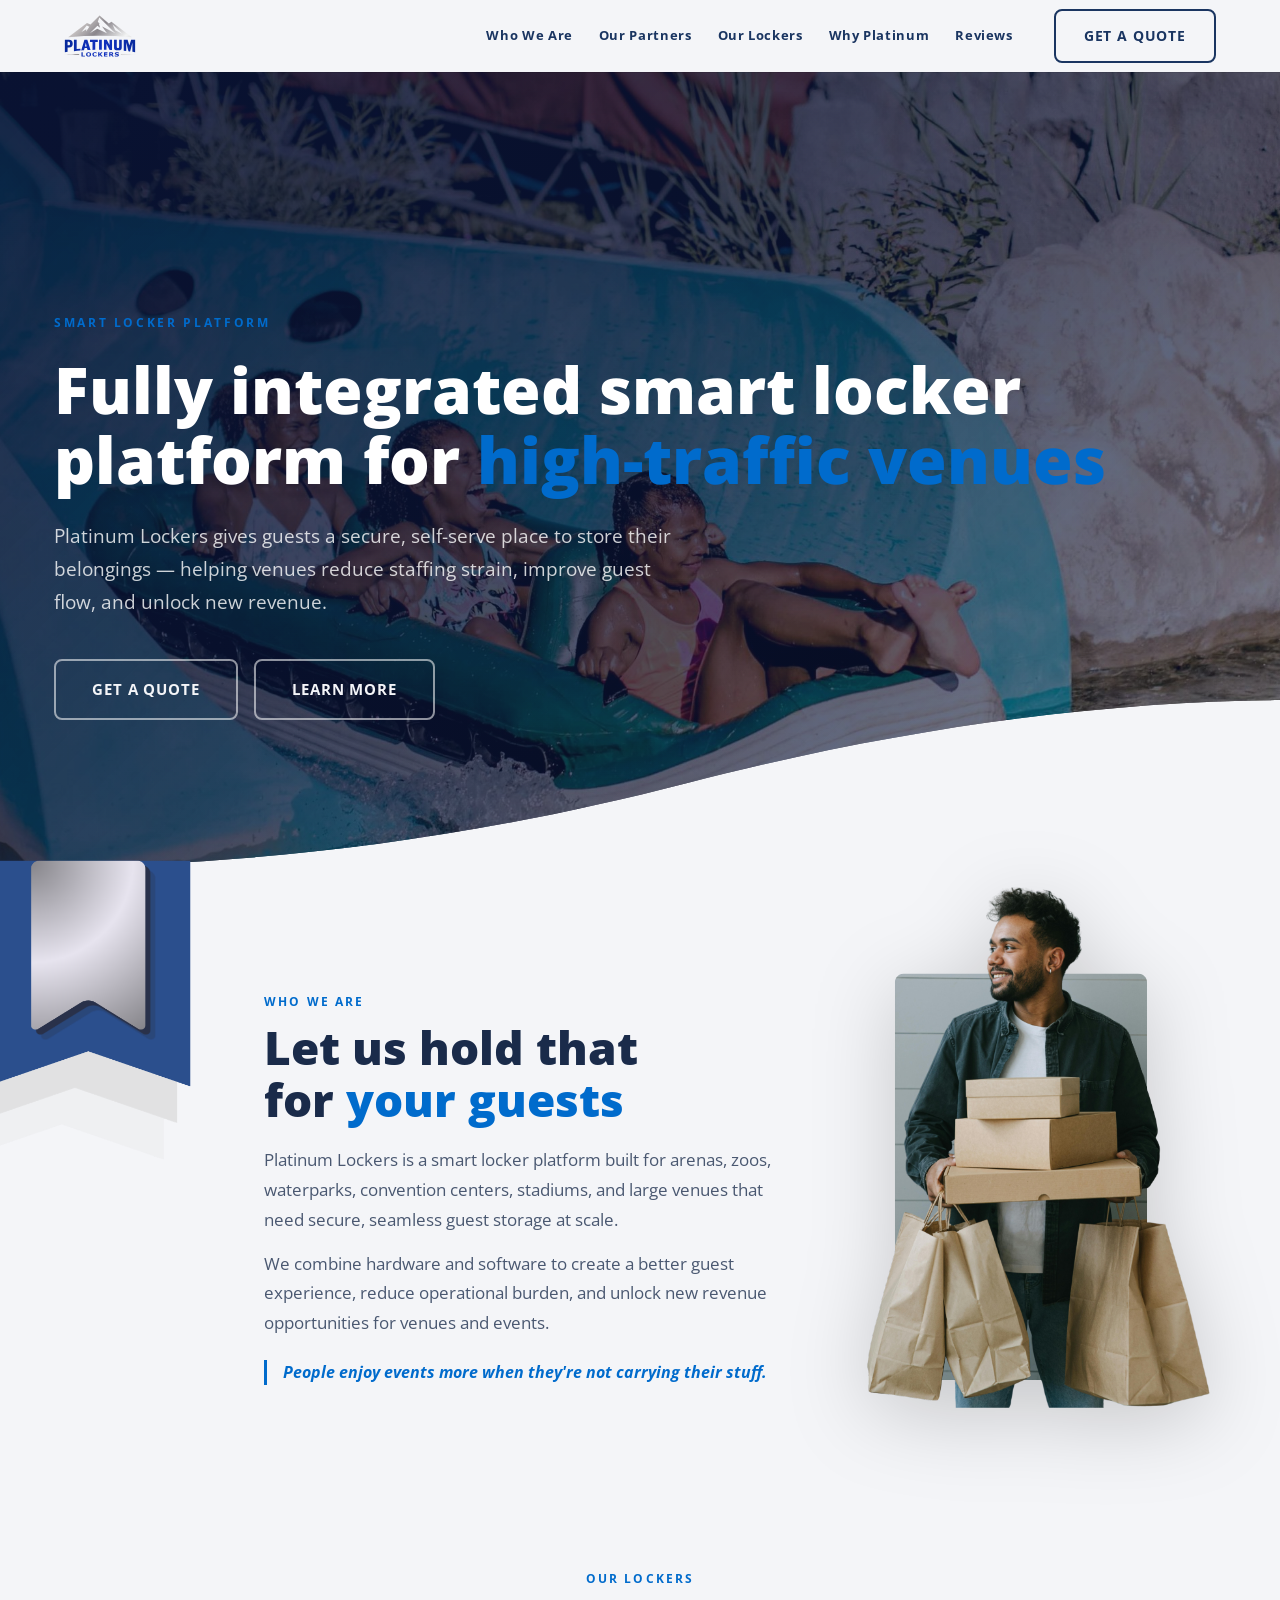
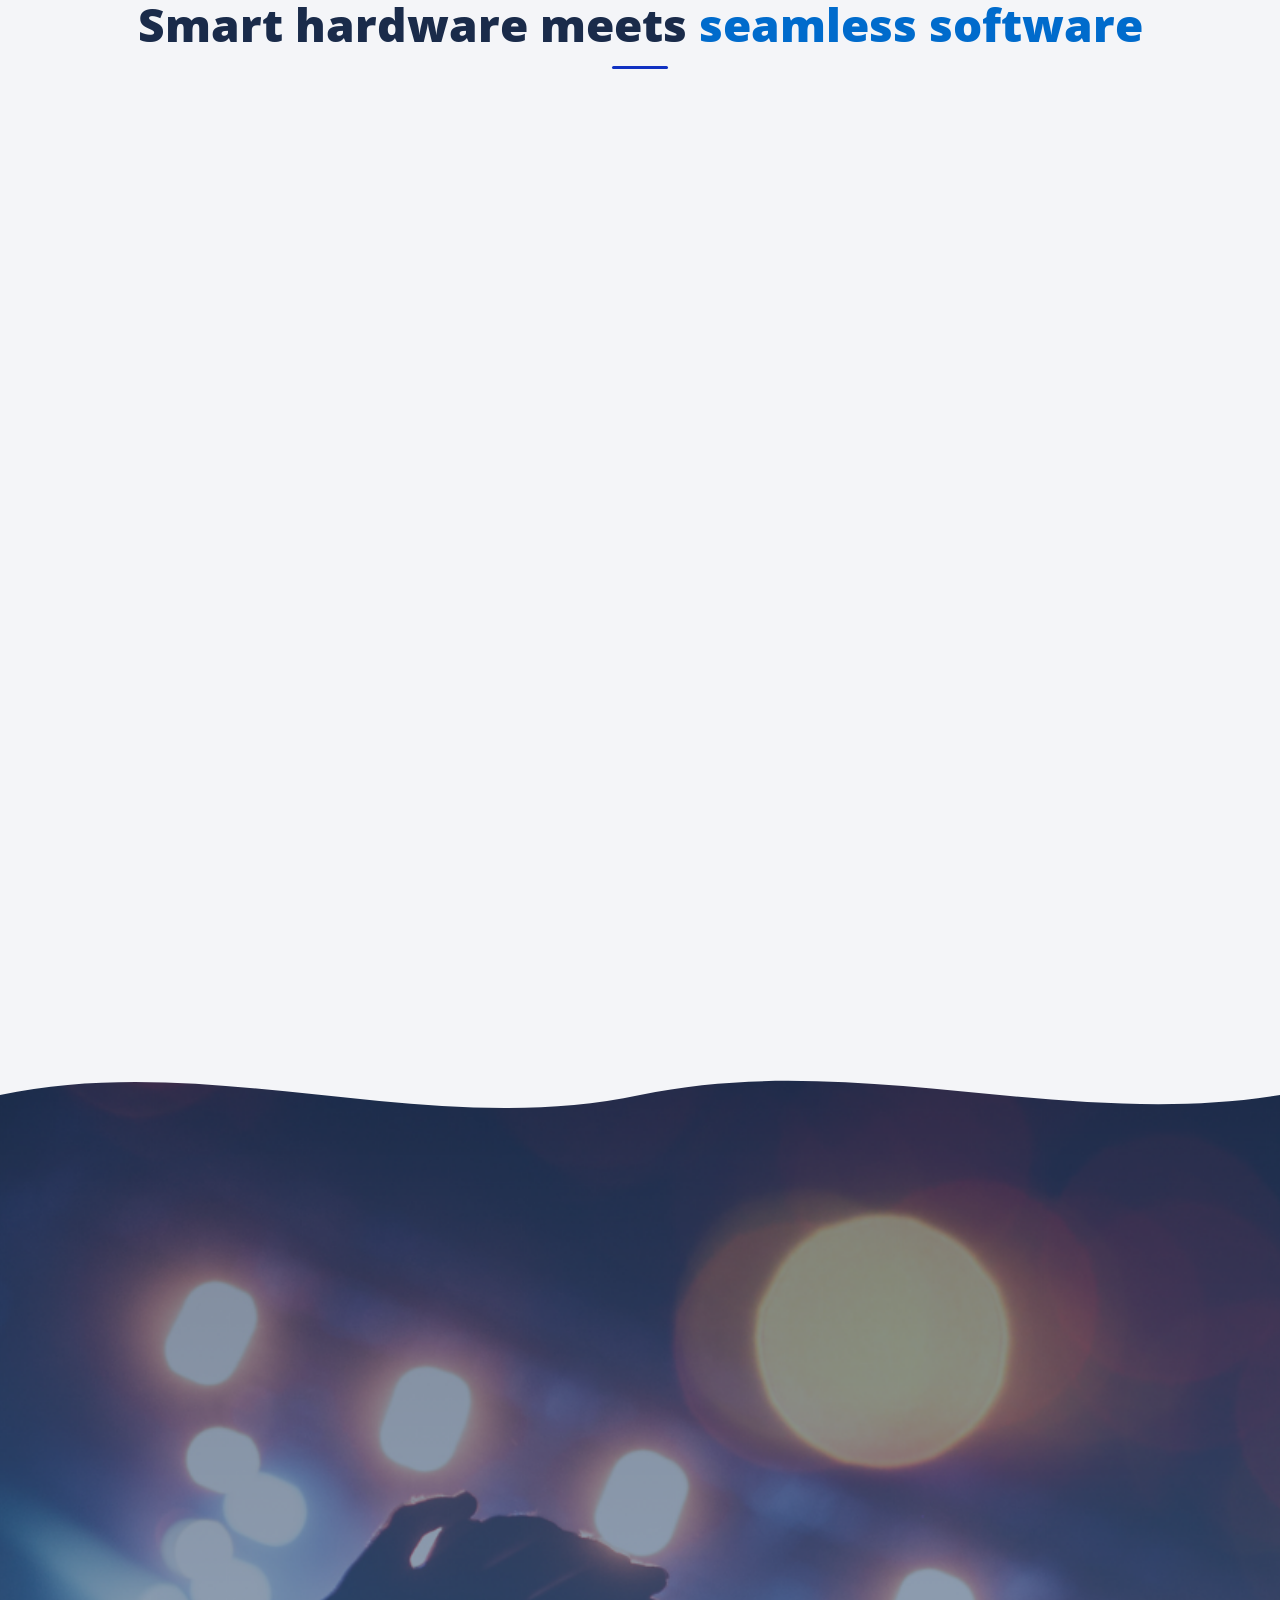
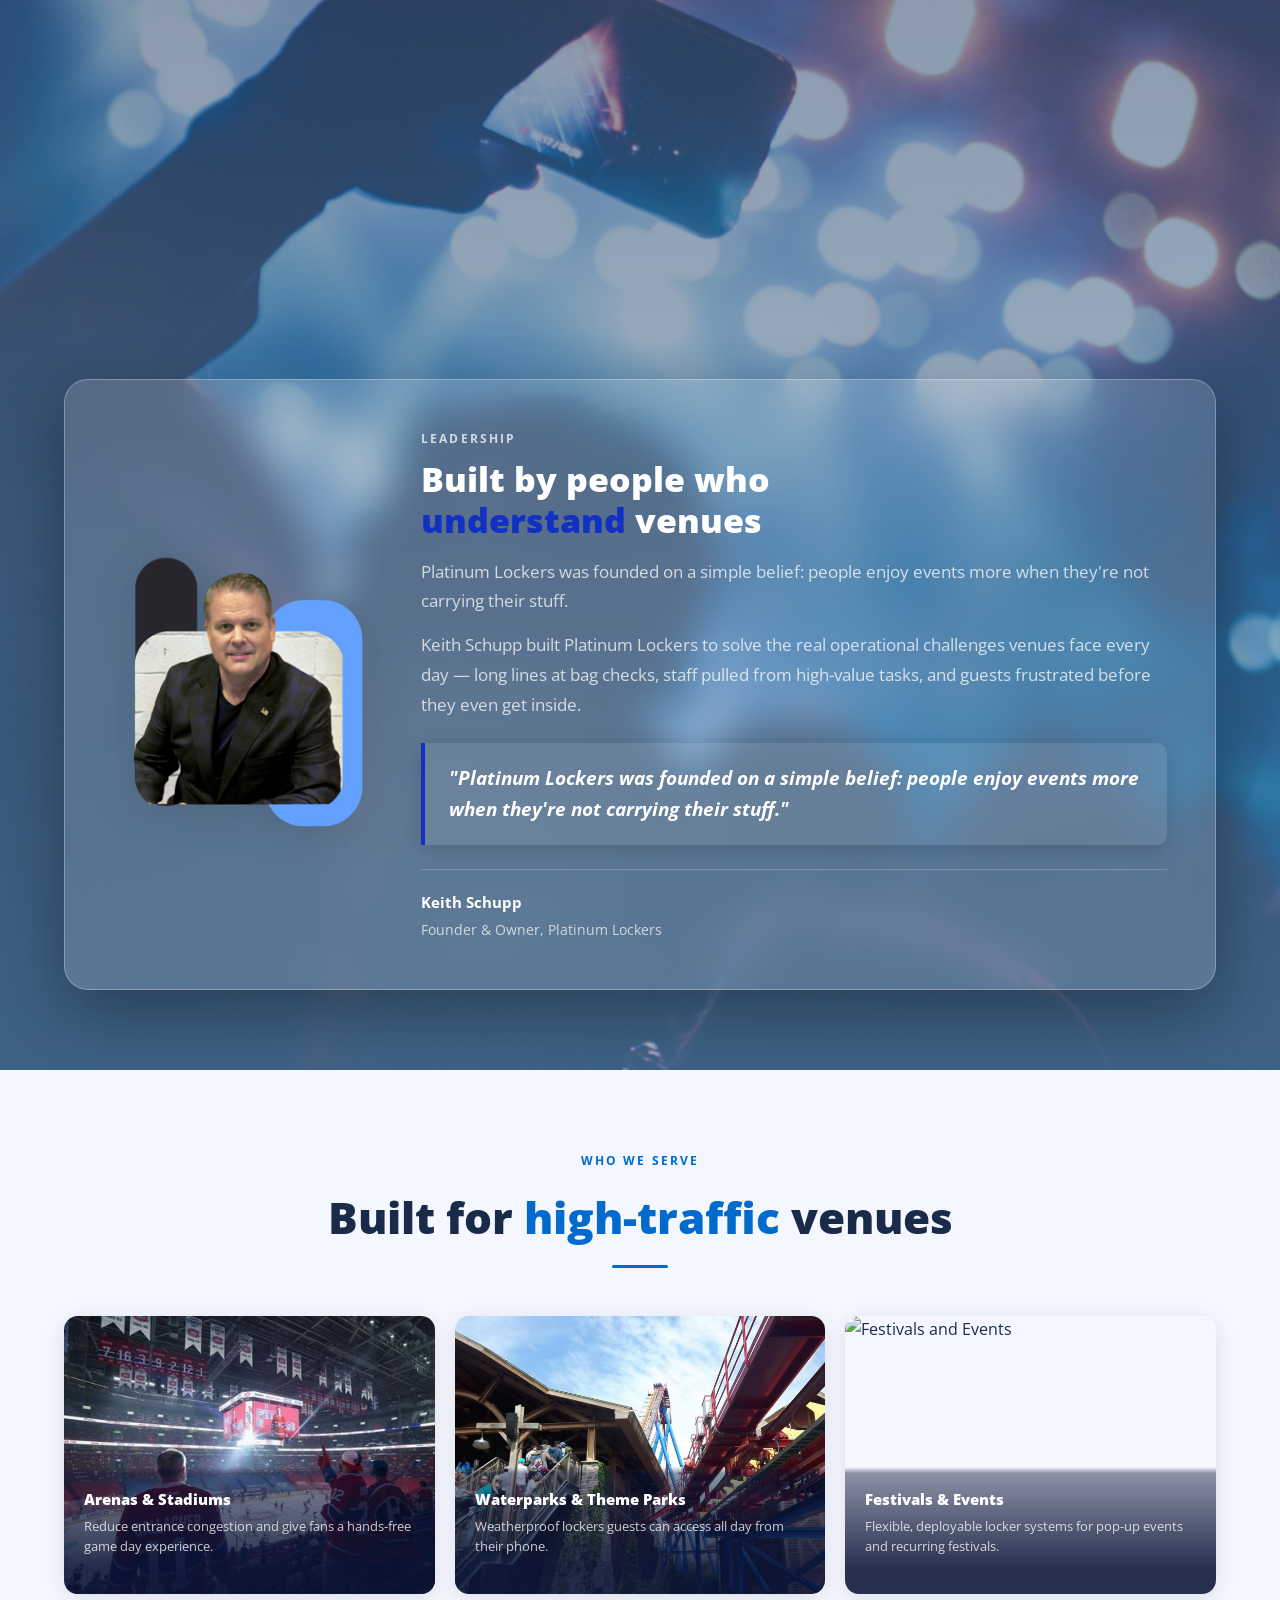
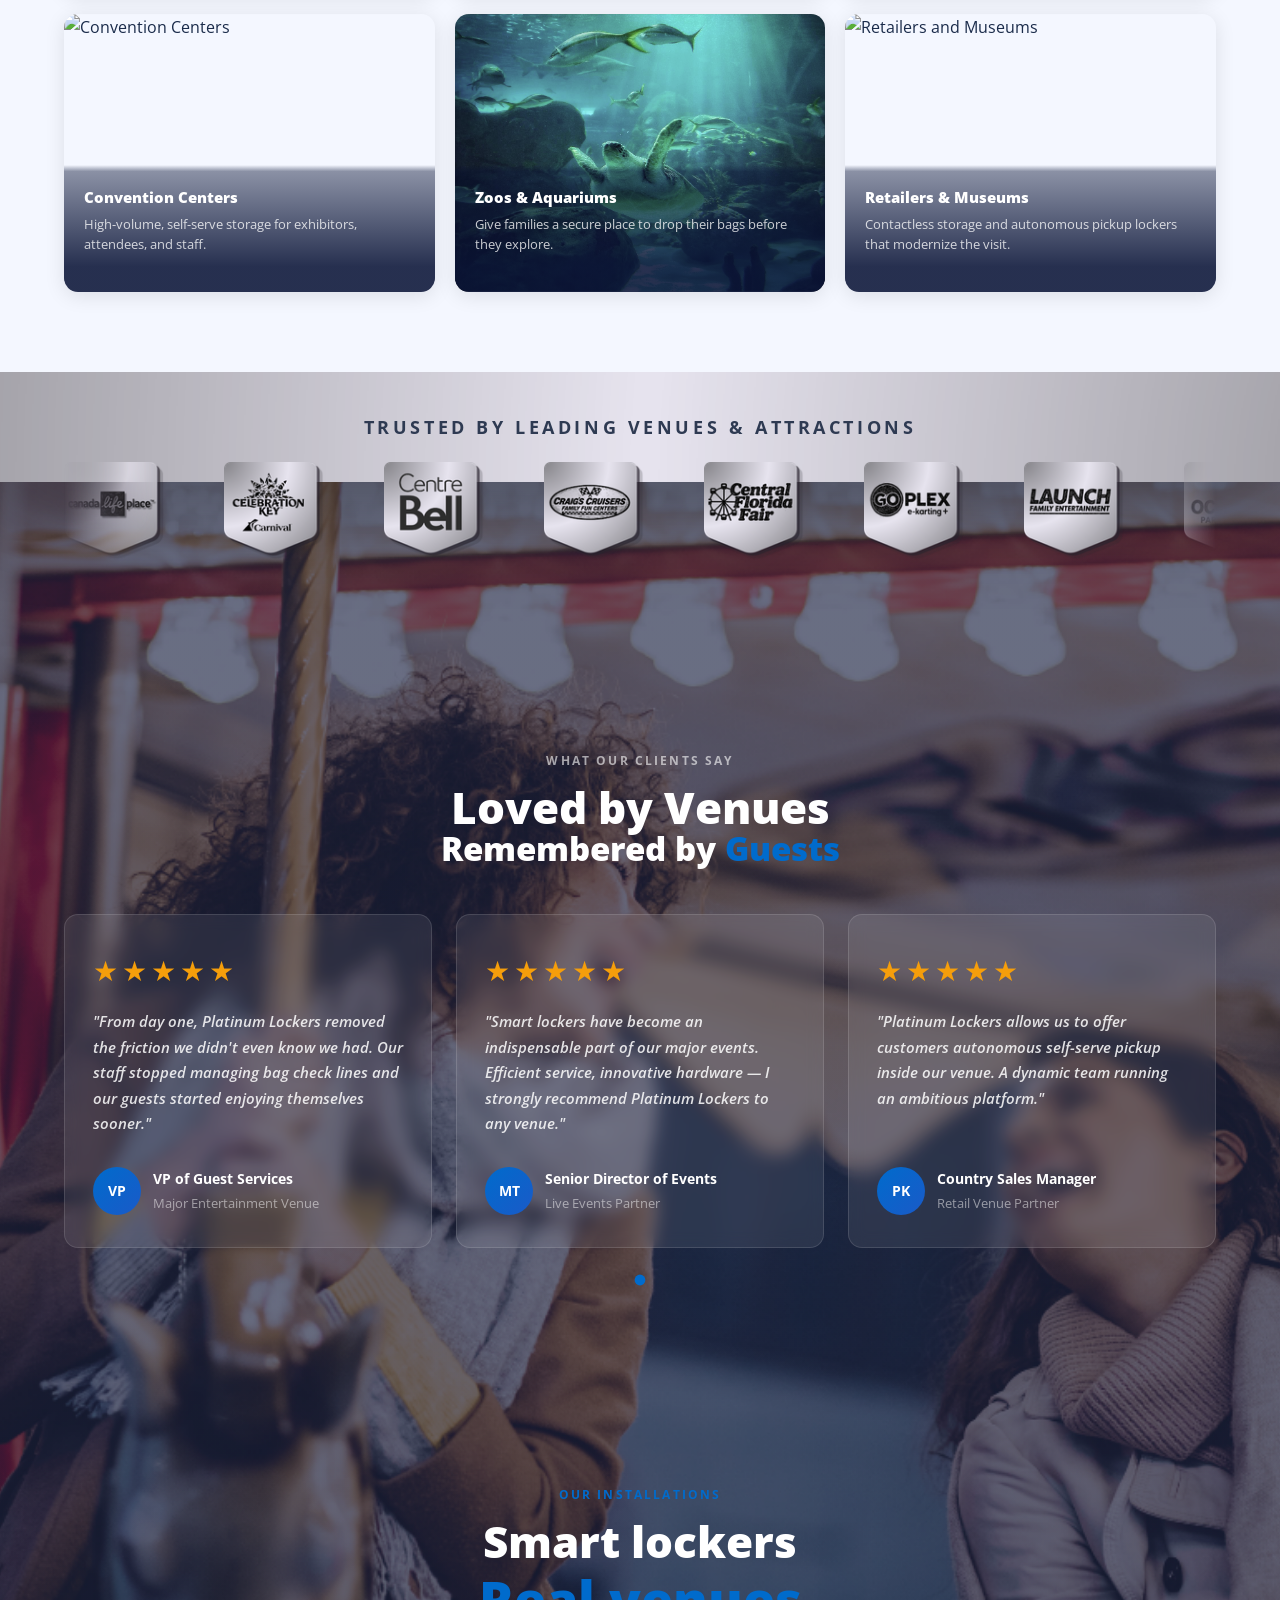
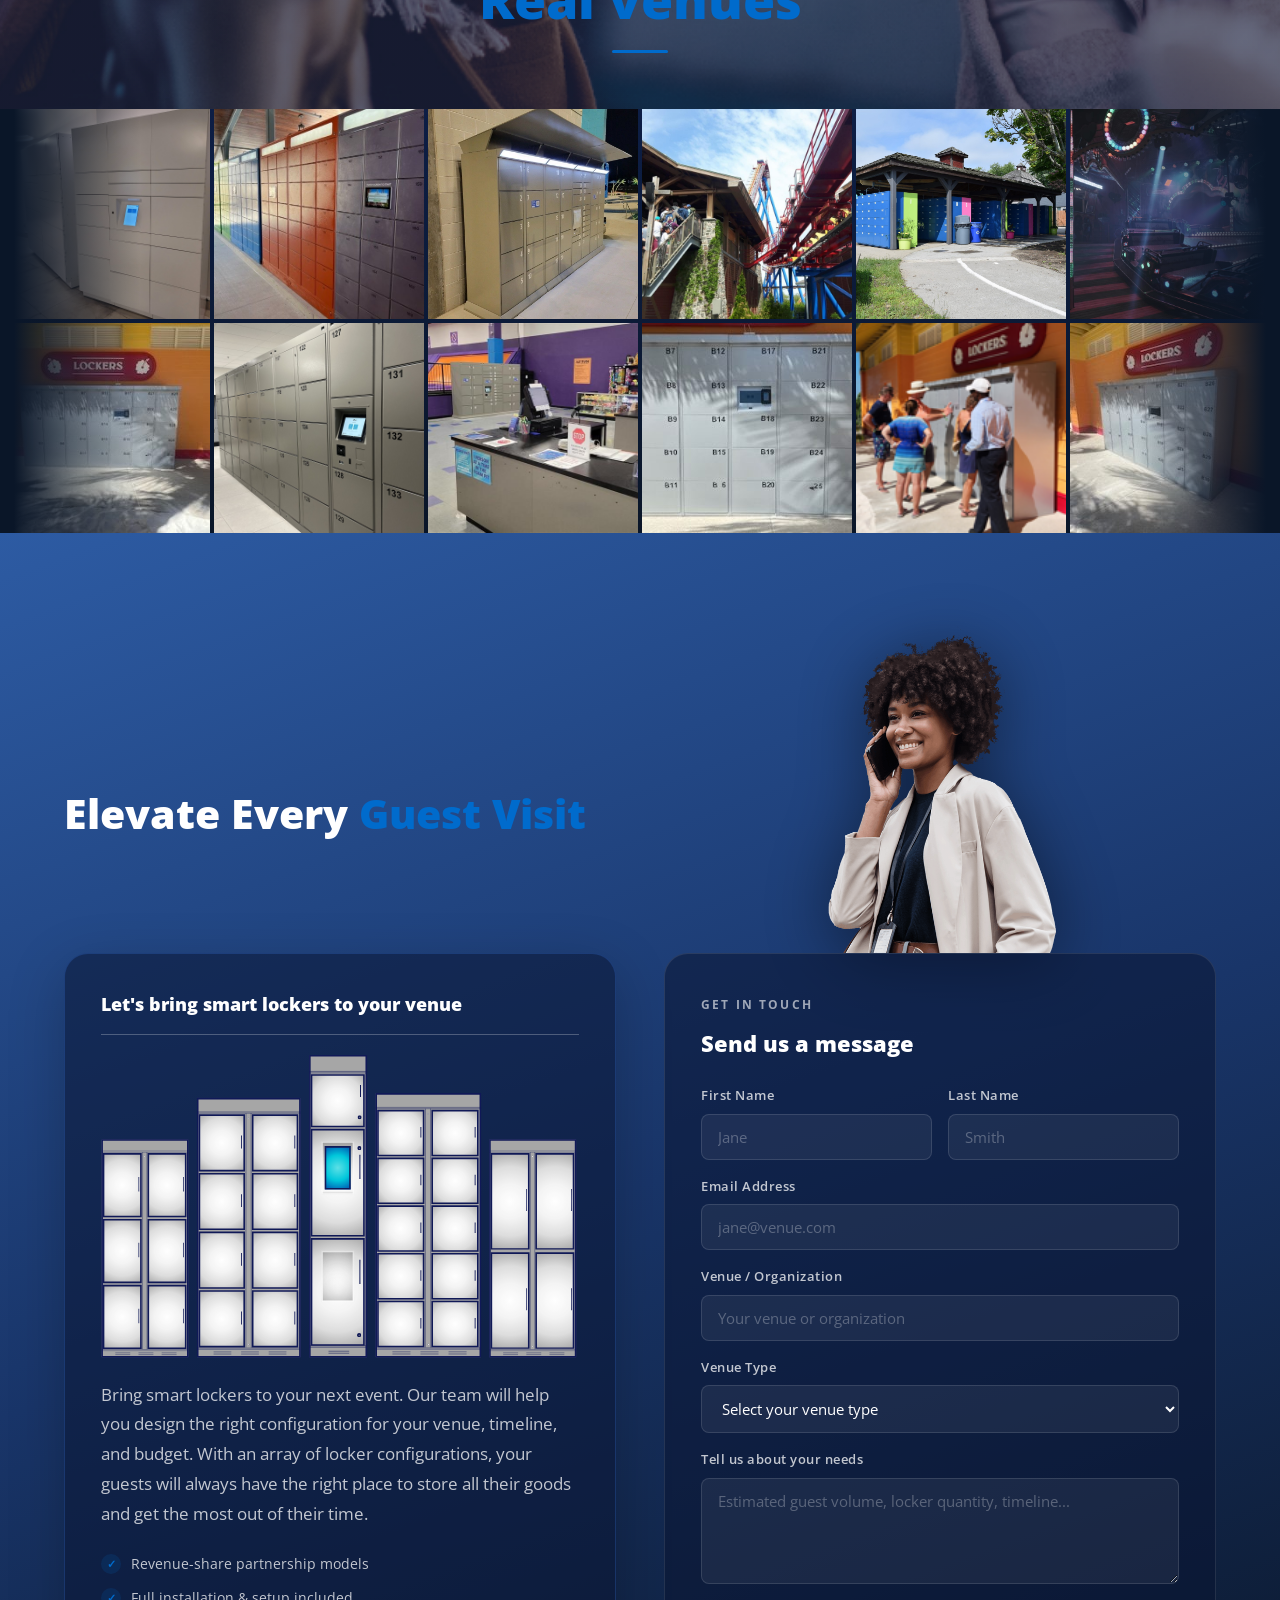
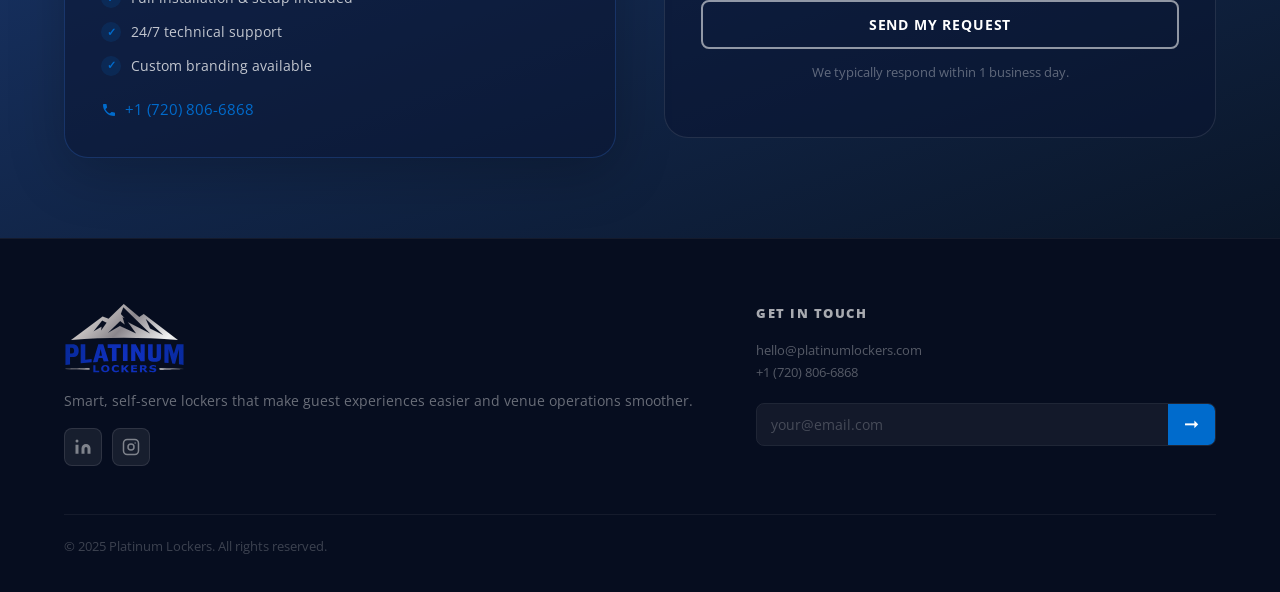
==== commit 8551b6d4: "v2 - May 28th 2026" ====
--- a/home.html
+++ b/home.html
@@ -1,4 +1,4 @@
-<!DOCTYPE html>
+﻿<!DOCTYPE html>
 <html lang="en">
 <head>
   <meta charset="UTF-8" />
@@ -19,7 +19,7 @@
   <!-- Fonts -->
   <link rel="preconnect" href="https://fonts.googleapis.com" />
   <link rel="preconnect" href="https://fonts.gstatic.com" crossorigin />
-  <link href="https://fonts.googleapis.com/css2?family=Montserrat:wght@400;500;600;700;800;900&family=Open+Sans:wght@400;600;700&display=swap" rel="stylesheet" />
+  <link href="https://fonts.googleapis.com/css2?family=Open+Sans:ital,wght@0,400;0,600;0,700;0,800;1,600;1,700;1,800&display=swap" rel="stylesheet" />
 
   <link rel="stylesheet" href="styles.css" />
 </head>
@@ -29,7 +29,7 @@
   <header class="nav-header" id="nav-header">
     <nav class="nav-container">
       <a href="#home" class="nav-logo">
-        <img src="img/platinum-lockers-logo.png" alt="Platinum Lockers" />
+        <img src="img/platinum-lockers-logo.svg" alt="Platinum Lockers" />
       </a>
       <button class="nav-toggle" id="nav-toggle" aria-label="Toggle menu" aria-expanded="false">
         <span></span><span></span><span></span>
@@ -50,12 +50,12 @@
   <section class="hero" id="home">
     <div class="hero-bg">
       <div class="hero-slideshow">
-        <img src="img/Hero banner/superaquaclub-testimonial.jpeg"             alt="Waterpark venue with smart lockers by Platinum Lockers" class="hero-slide active" />
-        <img src="img/Hero banner/Chad Rochefort_Park.jpg"                    alt="Theme park venue with smart lockers by Platinum Lockers" class="hero-slide" />
-        <img src="img/Hero banner/Chad Rochefort_productions_mall.jpg"        alt="Shopping mall venue with smart lockers by Platinum Lockers" class="hero-slide" />
-        <img src="img/Hero banner/Chad Rochefort_productions_toronto aquarium.png" alt="Aquarium venue with smart lockers by Platinum Lockers" class="hero-slide" />
-        <img src="img/Hero banner/DSC_0002 (2).JPG"                           alt="High-traffic venue with smart lockers by Platinum Lockers" class="hero-slide" />
-        <img src="img/Hero banner/pexels-stephan-saloth-28489944-31501600.jpg" alt="Stadium venue with smart lockers by Platinum Lockers" class="hero-slide" />
+        <img src="img/hero-banner/platinum-lockers-superaqua-club-waterpark.jpeg"             alt="Waterpark venue with smart lockers by Platinum Lockers" class="hero-slide active" />
+        <img src="img/hero-banner/platinum-lockers-theme-park-smart-lockers.jpg"                    alt="Theme park venue with smart lockers by Platinum Lockers" class="hero-slide" />
+        <img src="img/hero-banner/platinum-lockers-shopping-mall-smart-lockers.jpg"        alt="Shopping mall venue with smart lockers by Platinum Lockers" class="hero-slide" />
+        <img src="img/hero-banner/platinum-lockers-toronto-aquarium-smart-lockers.png" alt="Aquarium venue with smart lockers by Platinum Lockers" class="hero-slide" />
+        <img src="img/hero-banner/platinum-lockers-venue-smart-locker-unit.jpg"                           alt="High-traffic venue with smart lockers by Platinum Lockers" class="hero-slide" />
+        <img src="img/hero-banner/platinum-lockers-waterpark-smart-lockers.jpg" alt="Stadium venue with smart lockers by Platinum Lockers" class="hero-slide" />
       </div>
       <div class="hero-overlay"></div>
     </div>
@@ -85,37 +85,7 @@
         <p class="wwa-tagline">People enjoy events more when they're not carrying their stuff.</p>
       </div>
       <div class="wwa-image">
-        <img src="img/Who we are/shopper-popout.svg" alt="Locker installation professional" class="wwa-popout-img" />
-      </div>
-    </div>
-  </section>
-
-  <!-- ===================== TRUSTED BY / PARTNERS CAROUSEL ===================== -->
-  <section class="partners-section" id="partners">
-    <div class="container">
-      <p class="partners-label">Trusted by leading venues &amp; attractions</p>
-      <div class="partners-track-wrapper">
-        <div class="partners-track">
-          <img src="img/trusted by Carasell/canada-life-place-smart-locker-partner.png" alt="Canada Life Place" class="partner-logo" />
-          <img src="img/trusted by Carasell/celebration-venue-smart-locker-partner.png" alt="Celebration" class="partner-logo" />
-          <img src="img/trusted by Carasell/centre-bell-arena-smart-locker-partner.png" alt="Centre Bell" class="partner-logo" />
-          <img src="img/trusted by Carasell/craigs-cruisers-smart-locker-partner.png" alt="Craig's Cruisers" class="partner-logo" />
-          <img src="img/trusted by Carasell/florida-state-fair-smart-locker-partner.png" alt="Florida Fair" class="partner-logo" />
-          <img src="img/trusted by Carasell/goplex-smart-locker-partner.png" alt="Goplex" class="partner-logo" />
-          <img src="img/trusted by Carasell/launch-trampoline-park-smart-locker-partner.png" alt="Launch" class="partner-logo" />
-          <img src="img/trusted by Carasell/oceania-smart-locker-partner.png" alt="Oceania" class="partner-logo" />
-          <img src="img/trusted by Carasell/quantum-leap-smart-locker-partner.png" alt="Quantum Leap" class="partner-logo" />
-          <!-- Duplicated for seamless loop -->
-          <img src="img/trusted by Carasell/canada-life-place-smart-locker-partner.png" alt="" class="partner-logo" aria-hidden="true" />
-          <img src="img/trusted by Carasell/celebration-venue-smart-locker-partner.png" alt="" class="partner-logo" aria-hidden="true" />
-          <img src="img/trusted by Carasell/centre-bell-arena-smart-locker-partner.png" alt="" class="partner-logo" aria-hidden="true" />
-          <img src="img/trusted by Carasell/craigs-cruisers-smart-locker-partner.png" alt="" class="partner-logo" aria-hidden="true" />
-          <img src="img/trusted by Carasell/florida-state-fair-smart-locker-partner.png" alt="" class="partner-logo" aria-hidden="true" />
-          <img src="img/trusted by Carasell/goplex-smart-locker-partner.png" alt="" class="partner-logo" aria-hidden="true" />
-          <img src="img/trusted by Carasell/launch-trampoline-park-smart-locker-partner.png" alt="" class="partner-logo" aria-hidden="true" />
-          <img src="img/trusted by Carasell/oceania-smart-locker-partner.png" alt="" class="partner-logo" aria-hidden="true" />
-          <img src="img/trusted by Carasell/quantum-leap-smart-locker-partner.png" alt="" class="partner-logo" aria-hidden="true" />
-        </div>
+        <img src="img/who-we-are/shopper-popout.svg" alt="Locker installation professional" class="wwa-popout-img" />
       </div>
     </div>
   </section>
@@ -132,7 +102,7 @@
 
         <!-- Top-left: Locker PNG -->
         <div class="hw-locker-img">
-          <img src="img/smart locker hardware/platinum-lockers-smart-locker-hardware-unit.svg" alt="Platinum smart locker unit" />
+          <img src="img/hardware/platinum-lockers-smart-locker-hardware-unit.svg" alt="Platinum smart locker unit" />
         </div>
 
         <!-- Top-right: Hardware text box -->
@@ -164,7 +134,7 @@
 
         <!-- Bottom-right: People popout -->
         <div class="hw-people-img">
-          <img src="img/smart locker hardware/platinum-lockers-management-software-popout.png" alt="Guests enjoying Platinum Lockers" />
+          <img src="img/hardware/platinum-lockers-management-software-popout.png" alt="Guests enjoying Platinum Lockers" />
         </div>
 
       </div>
@@ -177,38 +147,38 @@
 
       <div class="why-header">
         <p class="eyebrow-light">Why Platinum Lockers</p>
-        <h2 class="why-heading">We make storage <span class="text-accent-em">effortless</span><br>for guests and venues</h2>
+        <h2 class="why-heading">We make storage effortless<br>for guests and venues</h2>
         <div class="why-divider"></div>
       </div>
 
       <div class="why-grid">
         <div class="why-card animate-card">
-          <div class="why-icon"><img src="img/why platinum lockers/platinum-lockers-secure-storage-icon.png" alt="" /></div>
+          <div class="why-icon"><img src="img/why-platinum-lockers/platinum-lockers-secure-storage-icon.png" alt="" /></div>
           <h3>Secure &amp; Frictionless</h3>
           <p>Guests store belongings in seconds with mobile access. No keys. No staff. No wait.</p>
         </div>
         <div class="why-card animate-card">
-          <div class="why-icon"><img src="img/why platinum lockers/platinum-lockers-venue-revenue-icon.png" alt="" /></div>
+          <div class="why-icon"><img src="img/why-platinum-lockers/platinum-lockers-venue-revenue-icon.png" alt="" /></div>
           <h3>Revenue Generation</h3>
           <p>Turn storage into a revenue stream. Built-in payment processing and revenue-share models.</p>
         </div>
         <div class="why-card animate-card">
-          <div class="why-icon"><img src="img/why platinum lockers/platinum-lockers-analytics-insight-icon.png" alt="" /></div>
+          <div class="why-icon"><img src="img/why-platinum-lockers/platinum-lockers-analytics-insight-icon.png" alt="" /></div>
           <h3>Real-Time Insights</h3>
           <p>Monitor occupancy, revenue, and usage patterns from a single operations dashboard.</p>
         </div>
         <div class="why-card animate-card">
-          <div class="why-icon"><img src="img/why platinum lockers/platinum-lockers-staffing-efficiency-icon.png" alt="" /></div>
+          <div class="why-icon"><img src="img/why-platinum-lockers/platinum-lockers-staffing-efficiency-icon.png" alt="" /></div>
           <h3>Zero Staffing Required</h3>
           <p>24/7 self-service means your team focuses on higher-value guest experience tasks.</p>
         </div>
         <div class="why-card animate-card">
-          <div class="why-icon"><img src="img/why platinum lockers/platinum-lockers-custom-configure-icon.png" alt="" /></div>
+          <div class="why-icon"><img src="img/why-platinum-lockers/platinum-lockers-custom-configure-icon.png" alt="" /></div>
           <h3>Custom Configurations</h3>
           <p>Any size. Any layout. Custom branding to match your venue's identity and requirements.</p>
         </div>
         <div class="why-card animate-card">
-          <div class="why-icon"><img src="img/why platinum lockers/platinum-lockers-plug-and-play-icon.png" alt="" /></div>
+          <div class="why-icon"><img src="img/why-platinum-lockers/platinum-lockers-plug-and-play-icon.png" alt="" /></div>
           <h3>Plug &amp; Play</h3>
           <p>Operational within hours of install. Our platform integrates with your existing systems.</p>
         </div>
@@ -252,7 +222,7 @@
           </div>
         </div>
         <div class="serve-card animate-on-scroll">
-          <img src="img/Who we serve/Chad Rochefort_Park.jpg" alt="Waterparks and Theme Parks" />
+          <img src="img/who-we-serve/platinum-lockers-theme-park-venue.jpg" alt="Waterparks and Theme Parks" />
           <div class="serve-overlay">
             <h3>Waterparks &amp; Theme Parks</h3>
             <p>Weatherproof lockers guests can access all day from their phone.</p>
@@ -273,7 +243,7 @@
           </div>
         </div>
         <div class="serve-card animate-on-scroll">
-          <img src="img/Who we serve/Chad Rochefort_productions_toronto aquarium.png" alt="Zoos and Aquariums" />
+          <img src="img/who-we-serve/platinum-lockers-aquarium-venue.png" alt="Zoos and Aquariums" />
           <div class="serve-overlay">
             <h3>Zoos &amp; Aquariums</h3>
             <p>Give families a secure place to drop their bags before they explore.</p>
@@ -290,61 +260,102 @@
     </div>
   </section>
 
+  <!-- ===================== TRUSTED BY / PARTNERS CAROUSEL ===================== -->
+  <section class="partners-section" id="partners">
+    <div class="container">
+      <p class="partners-label">Trusted by Leading Venues &amp; Attractions</p>
+      <div class="partners-track-wrapper">
+        <div class="partners-track">
+          <img src="img/partners/canada-life-place-smart-locker-partner.png" alt="Canada Life Place" class="partner-logo" />
+          <img src="img/partners/celebration-venue-smart-locker-partner.png" alt="Celebration" class="partner-logo" />
+          <img src="img/partners/centre-bell-arena-smart-locker-partner.png" alt="Centre Bell" class="partner-logo" />
+          <img src="img/partners/craigs-cruisers-smart-locker-partner.png" alt="Craig's Cruisers" class="partner-logo" />
+          <img src="img/partners/florida-state-fair-smart-locker-partner.png" alt="Florida Fair" class="partner-logo" />
+          <img src="img/partners/goplex-smart-locker-partner.png" alt="Goplex" class="partner-logo" />
+          <img src="img/partners/launch-trampoline-park-smart-locker-partner.png" alt="Launch" class="partner-logo" />
+          <img src="img/partners/oceania-smart-locker-partner.png" alt="Oceania" class="partner-logo" />
+          <img src="img/partners/quantum-leap-smart-locker-partner.png" alt="Quantum Leap" class="partner-logo" />
+          <!-- Duplicated for seamless loop -->
+          <img src="img/partners/canada-life-place-smart-locker-partner.png" alt="" class="partner-logo" aria-hidden="true" />
+          <img src="img/partners/celebration-venue-smart-locker-partner.png" alt="" class="partner-logo" aria-hidden="true" />
+          <img src="img/partners/centre-bell-arena-smart-locker-partner.png" alt="" class="partner-logo" aria-hidden="true" />
+          <img src="img/partners/craigs-cruisers-smart-locker-partner.png" alt="" class="partner-logo" aria-hidden="true" />
+          <img src="img/partners/florida-state-fair-smart-locker-partner.png" alt="" class="partner-logo" aria-hidden="true" />
+          <img src="img/partners/goplex-smart-locker-partner.png" alt="" class="partner-logo" aria-hidden="true" />
+          <img src="img/partners/launch-trampoline-park-smart-locker-partner.png" alt="" class="partner-logo" aria-hidden="true" />
+          <img src="img/partners/oceania-smart-locker-partner.png" alt="" class="partner-logo" aria-hidden="true" />
+          <img src="img/partners/quantum-leap-smart-locker-partner.png" alt="" class="partner-logo" aria-hidden="true" />
+        </div>
+      </div>
+    </div>
+  </section>
+
   <!-- ===================== TESTIMONIALS / WHAT OUR CLIENTS SAY ===================== -->
   <section class="testimonials-section" id="testimonials">
     <div class="container">
       <div class="testimonials-header">
         <p class="eyebrow-light">What Our Clients Say</p>
-        <h2 class="testimonials-heading">Trusted by the venues<br>guests <em class="text-accent-em">love</em></h2>
-      </div>
-      <div class="testimonials-grid">
-        <div class="testimonial-card animate-on-scroll">
-          <div class="testimonial-stars">&#9733;&#9733;&#9733;&#9733;&#9733;</div>
-          <p class="testimonial-quote">"From day one, Platinum Lockers removed the friction we didn't even know we had. Our staff stopped managing bag check lines and our guests started enjoying themselves sooner."</p>
-          <div class="testimonial-author">
-            <div class="testimonial-avatar-initial">VP</div>
-            <div>
-              <strong>VP of Guest Services</strong>
-              <span>Major Entertainment Venue</span>
+        <h2 class="testimonials-heading">Loved by Venues<span class="testimonials-sub">Remembered by <em class="text-accent-em">Guests</em></span></h2>
+      </div>
+      <div class="testimonials-carousel">
+        <button class="tc-btn tc-prev" aria-label="Previous testimonial">
+          <svg width="20" height="20" viewBox="0 0 24 24" fill="none" stroke="currentColor" stroke-width="2.5" stroke-linecap="round" stroke-linejoin="round"><polyline points="15 18 9 12 15 6"/></svg>
+        </button>
+        <div class="tc-track-wrap">
+          <div class="tc-track">
+            <div class="testimonial-card">
+              <div class="testimonial-stars">&#9733;&#9733;&#9733;&#9733;&#9733;</div>
+              <p class="testimonial-quote">"From day one, Platinum Lockers removed the friction we didn't even know we had. Our staff stopped managing bag check lines and our guests started enjoying themselves sooner."</p>
+              <div class="testimonial-author">
+                <div class="testimonial-avatar-initial">VP</div>
+                <div>
+                  <strong>VP of Guest Services</strong>
+                  <span>Major Entertainment Venue</span>
+                </div>
+              </div>
             </div>
-          </div>
-        </div>
-        <div class="testimonial-card animate-on-scroll">
-          <div class="testimonial-stars">&#9733;&#9733;&#9733;&#9733;&#9733;</div>
-          <p class="testimonial-quote">"Smart lockers have become an indispensable part of our major events. Efficient service, innovative hardware — I strongly recommend Platinum Lockers to any venue."</p>
-          <div class="testimonial-author">
-            <div class="testimonial-avatar-initial">MT</div>
-            <div>
-              <strong>Senior Director of Events</strong>
-              <span>Live Events Partner</span>
+            <div class="testimonial-card">
+              <div class="testimonial-stars">&#9733;&#9733;&#9733;&#9733;&#9733;</div>
+              <p class="testimonial-quote">"Smart lockers have become an indispensable part of our major events. Efficient service, innovative hardware — I strongly recommend Platinum Lockers to any venue."</p>
+              <div class="testimonial-author">
+                <div class="testimonial-avatar-initial">MT</div>
+                <div>
+                  <strong>Senior Director of Events</strong>
+                  <span>Live Events Partner</span>
+                </div>
+              </div>
             </div>
-          </div>
-        </div>
-        <div class="testimonial-card animate-on-scroll">
-          <div class="testimonial-stars">&#9733;&#9733;&#9733;&#9733;&#9733;</div>
-          <p class="testimonial-quote">"Platinum Lockers allows us to offer customers autonomous self-serve pickup inside our venue. A dynamic team running an ambitious platform."</p>
-          <div class="testimonial-author">
-            <div class="testimonial-avatar-initial">PK</div>
-            <div>
-              <strong>Country Sales Manager</strong>
-              <span>Retail Venue Partner</span>
+            <div class="testimonial-card">
+              <div class="testimonial-stars">&#9733;&#9733;&#9733;&#9733;&#9733;</div>
+              <p class="testimonial-quote">"Platinum Lockers allows us to offer customers autonomous self-serve pickup inside our venue. A dynamic team running an ambitious platform."</p>
+              <div class="testimonial-author">
+                <div class="testimonial-avatar-initial">PK</div>
+                <div>
+                  <strong>Country Sales Manager</strong>
+                  <span>Retail Venue Partner</span>
+                </div>
+              </div>
             </div>
           </div>
         </div>
+        <button class="tc-btn tc-next" aria-label="Next testimonial">
+          <svg width="20" height="20" viewBox="0 0 24 24" fill="none" stroke="currentColor" stroke-width="2.5" stroke-linecap="round" stroke-linejoin="round"><polyline points="9 18 15 12 9 6"/></svg>
+        </button>
+      </div>
+      <div class="tc-dots" id="tc-dots"></div>
+      <div class="gallery-header">
+        <p class="eyebrow">Our Installations</p>
+        <h2 class="gallery-heading">Smart lockers<span class="gallery-sub"><span class="text-accent-em">Real venues</span></span></h2>
+        <div class="gallery-rule"></div>
       </div>
     </div>
   </section>
 
   <!-- ===================== PHOTO GALLERY ===================== -->
   <section class="gallery-section" id="gallery">
-    <div class="container">
-      <div class="gallery-header">
-        <p class="eyebrow">Our Installations</p>
-        <h2 class="gallery-heading">Smart lockers.<br><span class="text-accent-em">Real venues.</span></h2>
-        <div class="gallery-rule"></div>
-      </div>
-    </div>
-    <div class="gallery-grid" id="gallery-grid"></div>
+    <div class="gallery-viewport">
+      <div class="gallery-grid" id="gallery-grid"></div>
+    </div>
   </section>
 
   <!-- Lightbox -->
@@ -360,7 +371,7 @@
 
         <!-- Cell 1 (top-left): Title -->
         <div class="contact-title-cell">
-          <h2 class="contact-section-title">Ready to modernize your venue's <span class="contact-accent">guest experience?</span></h2>
+          <h2 class="contact-section-title">Elevate Every <span class="contact-accent">Guest Visit</span></h2>
         </div>
 
         <!-- Cell 2 (top-right): Popout -->
@@ -376,7 +387,7 @@
             <h4 class="contact-info-heading">Let's bring smart lockers to your venue</h4>
             <hr class="contact-divider" />
             <div class="contact-locker-visual">
-              <img src="img/get started/platinum-lockers-configuration-example.svg" alt="Smart locker configuration" />
+              <img src="img/get-started/platinum-lockers-configuration-example.svg" alt="Smart locker configuration" />
             </div>
             <p>Bring smart lockers to your next event. Our team will help you design the right configuration for your venue, timeline, and budget. With an array of locker configurations, your guests will always have the right place to store all their goods and get the most out of their time.</p>
             <ul class="contact-features">
@@ -449,66 +460,31 @@
   <!-- ===================== FOOTER ===================== -->
   <footer class="footer">
     <div class="container">
-      <div class="footer-grid">
+      <div class="footer-simple">
         <div class="footer-brand">
-          <img src="img/platinum-lockers-logo.png" alt="Platinum Lockers" height="40" class="footer-logo" />
+          <img src="img/platinum-lockers-logo.svg" alt="Platinum Lockers" class="footer-logo" />
           <p class="footer-tagline">Smart, self-serve lockers that make guest experiences easier and venue operations smoother.</p>
           <div class="social-links">
-            <a href="#" class="social-link" aria-label="LinkedIn">
+            <a href="https://www.linkedin.com/company/platinumlockers" class="social-link" aria-label="LinkedIn" target="_blank" rel="noopener">
               <svg width="18" height="18" viewBox="0 0 24 24" fill="currentColor"><path d="M16 8a6 6 0 016 6v7h-4v-7a2 2 0 00-2-2 2 2 0 00-2 2v7h-4v-7a6 6 0 016-6zM2 9h4v12H2z"/><circle cx="4" cy="4" r="2"/></svg>
             </a>
-            <a href="#" class="social-link" aria-label="Instagram">
+            <a href="https://www.instagram.com/platinumlockers" class="social-link" aria-label="Instagram" target="_blank" rel="noopener">
               <svg width="18" height="18" viewBox="0 0 24 24" fill="none" stroke="currentColor" stroke-width="2"><rect x="2" y="2" width="20" height="20" rx="5" ry="5"/><circle cx="12" cy="12" r="4"/><circle cx="17.5" cy="6.5" r="1" fill="currentColor" stroke="none"/></svg>
             </a>
-            <a href="#" class="social-link" aria-label="Facebook">
-              <svg width="18" height="18" viewBox="0 0 24 24" fill="currentColor"><path d="M18 2h-3a5 5 0 00-5 5v3H7v4h3v8h4v-8h3l1-4h-4V7a1 1 0 011-1h3z"/></svg>
-            </a>
-          </div>
-        </div>
-        <div class="footer-col">
-          <h4>Company</h4>
-          <ul>
-            <li><a href="#about">Who We Are</a></li>
-            <li><a href="#team">Leadership</a></li>
-            <li><a href="#testimonials">Client Reviews</a></li>
-            <li><a href="#contact">Contact Us</a></li>
-          </ul>
-        </div>
-        <div class="footer-col">
-          <h4>Platform</h4>
-          <ul>
-            <li><a href="#hardware">Smart Lockers</a></li>
-            <li><a href="#hardware">Software</a></li>
-            <li><a href="#why">Why Platinum</a></li>
-            <li><a href="#contact">Revenue Sharing</a></li>
-          </ul>
-        </div>
-        <div class="footer-col">
-          <h4>Venues We Serve</h4>
-          <ul>
-            <li><a href="#markets">Arenas &amp; Stadiums</a></li>
-            <li><a href="#markets">Waterparks &amp; Theme Parks</a></li>
-            <li><a href="#markets">Zoos &amp; Aquariums</a></li>
-            <li><a href="#markets">Festivals &amp; Events</a></li>
-          </ul>
-        </div>
-        <div class="footer-col">
-          <h4>Stay Connected</h4>
-          <p class="footer-newsletter-text">Get industry insights and smart locker news.</p>
+          </div>
+        </div>
+        <div class="footer-contact-col">
+          <h4>Get in Touch</h4>
+          <a href="mailto:hello@platinumlockers.com" class="footer-email">hello@platinumlockers.com</a>
+          <a href="tel:+17208066868" class="footer-email">+1 (720) 806-6868</a>
           <form class="footer-newsletter" id="newsletter-form">
             <input type="email" placeholder="your@email.com" required />
             <button type="submit">&#10142;</button>
           </form>
-          <a href="mailto:info@platinumlockers.com" class="footer-email">info@platinumlockers.com</a>
-          <a href="tel:+17208066868" class="footer-email">+1 (720) 806-6868</a>
         </div>
       </div>
       <div class="footer-bottom">
         <p>&copy; 2025 Platinum Lockers. All rights reserved.</p>
-        <div class="footer-legal">
-          <a href="#">Privacy Policy</a>
-          <a href="#">Terms of Use</a>
-        </div>
       </div>
     </div>
   </footer>
--- a/styles.css
+++ b/styles.css
@@ -1,10 +1,10 @@
-/* ===================== RESET & BASE ===================== */
+﻿/* ===================== RESET & BASE ===================== */
 *, *::before, *::after { box-sizing: border-box; margin: 0; padding: 0; }
 
 :root {
-  --accent:        #7ec8ff;
-  --accent-light:  #7ec8ff;
-  --accent-dark:   #3b7ee8;
+  --accent:        #006bcc;
+  --accent-light:  #1031C2;
+  --accent-dark:   #1031C2;
   --navy:          #1a3561;
   --navy-deep:     #0d1e45;
   --bg-white:      #f4f5f8;
@@ -14,7 +14,7 @@
   --text-body:     #4a5871;
   --text-muted:    #7a8ba8;
   --white:         #f4f5f8;
-  --font-head:     'Montserrat', sans-serif;
+  --font-head:     'Open Sans', sans-serif;
   --font-body:     'Open Sans', sans-serif;
   --radius:        14px;
   --radius-lg:     24px;
@@ -24,6 +24,7 @@
 
 html, body { margin: 0; padding: 0; }
 html { scroll-behavior: smooth; font-size: 16px; }
+h1, h2, h3, h4, h5, h6 { font-family: 'Open Sans', sans-serif !important; font-weight: 1000 !important; }
 body {
   font-family: var(--font-body);
   background: var(--bg-white);
@@ -69,18 +70,18 @@
 }
 .btn-primary:hover {
   background: var(--accent-dark);
-  border-color: var(--accent-dark);
+  border-color: var(--accent-light);
   color: #fff;
   transform: translateY(-2px);
 }
 
 .btn-dark-outline {
-  color: var(--accent-dark);
-  border-color: var(--accent-dark);
+  color: var(--accent-light);
+  border-color: var(--accent-light);
 }
 .btn-dark-outline:hover {
   background: var(--accent-dark);
-  border-color: var(--accent-dark);
+  border-color: var(--accent-light);
   color: #fff;
 }
 
@@ -91,7 +92,7 @@
 }
 .btn-nav:hover {
   background: var(--accent-dark);
-  border-color: var(--accent-dark);
+  border-color: var(--accent-light);
   color: #fff;
   transform: translateY(-1px);
 }
@@ -103,7 +104,7 @@
 }
 .btn-ghost:hover {
   background: var(--accent-dark);
-  border-color: var(--accent-dark);
+  border-color: var(--accent-light);
   color: #fff;
 }
 
@@ -251,7 +252,7 @@
 .hero-title {
   font-family: var(--font-head);
   font-size: clamp(2.25rem, 5.5vw, 4rem);
-  font-weight: 850; line-height: 1.1;
+  font-weight: 600; line-height: 1.1;
   color: #fff; margin-bottom: 24px;
 }
 .text-highlight {
@@ -296,7 +297,7 @@
   margin-top: -200px;
   z-index: 10;
   background-color: #f0f4fb00;
-  background-image: url('img/Who we are/wwa-section-background.svg');
+  background-image: url('img/who-we-are/wwa-section-background.svg');
   background-size: cover;
   background-position: top center;
   background-repeat: no-repeat;
@@ -311,7 +312,7 @@
 .wwa-heading {
   font-family: var(--font-head);
   font-size: clamp(1.875rem, 4vw, 2.875rem);
-  font-weight: 900; line-height: 1.12;
+  font-weight: 600; line-height: 1.12;
   color: var(--text-dark); margin-bottom: 20px;
 }
 .wwa-tagline {
@@ -352,14 +353,15 @@
   position: relative;
   padding: 40px 0 48px;
   overflow: hidden;
-  background-color: #f4f5f8;
+  z-index: 2;
+  margin-bottom: -180px;
 }
 .partners-section::before {
   content: '';
   position: absolute;
   inset: 0;
   z-index: 0;
-  background-image: url('img/trusted by Carasell/partner-bg.svg');
+  background-image: url('img/partners/partner-bg.svg');
   background-size: cover;
   background-position: top center;
   background-repeat: no-repeat;
@@ -396,8 +398,6 @@
 .partner-logo {
   height: 100px; width: auto;
   flex-shrink: 0; object-fit: contain;
-  filter: grayscale(1) contrast(0.85);
-  opacity: .8;
   transition: opacity var(--transition), filter var(--transition);
 }
 .partner-logo:hover { opacity: 1; filter: grayscale(0.2); }
@@ -428,7 +428,7 @@
 .hw-heading {
   font-family: var(--font-head);
   font-size: clamp(1.875rem, 4vw, 2.875rem);
-  font-weight: 900; line-height: 1.12;
+  font-weight: 600; line-height: 1.12;
   color: var(--text-dark); margin-bottom: 16px;
 }
 .hw-rule {
@@ -441,15 +441,16 @@
 /* Light-background sections → --accent-dark */
 .wwa-section .text-accent-em,
 .hardware-section .text-accent-em,
-.serve-section .text-accent-em { color: var(--accent-dark); }
-
-.wwa-tagline { color: var(--accent-dark) !important; border-left-color: var(--accent-dark) !important; }
-.wwa-section .eyebrow { color: var(--accent-dark); }
-.hardware-section .eyebrow { color: var(--accent-dark); }
-.serve-section .eyebrow { color: var(--accent-dark); }
-.serve-rule { background: var(--accent-dark) !important; }
-.hw-checklist li::before { color: var(--accent-dark) !important; }
-.hw-textbox { border-color: var(--accent-dark) !important; }
+.serve-section .text-accent-em { color: var(--accent); }
+.leadership-card .text-accent-em { color: var(--accent-light); }
+
+.wwa-tagline { color: var(--accent) !important; border-left-color: var(--accent) !important; }
+.wwa-section .eyebrow { color: var(--accent); }
+.hardware-section .eyebrow { color: var(--accent); }
+.serve-section .eyebrow { color: var(--accent); }
+.serve-rule { background: var(--accent) !important; }
+.hw-checklist li::before { color: var(--accent) !important; }
+.hw-textbox { border-color: var(--accent) !important; }
 
 .hardware-grid {
   display: grid;
@@ -481,7 +482,7 @@
 .hw-title {
   font-family: var(--font-head);
   font-size: clamp(1.25rem, 2.5vw, 1.75rem);
-  font-weight: 800; line-height: 1.2;
+  font-weight: 600; line-height: 1.2;
   color: var(--text-dark);
   margin: 6px 0 14px;
 }
@@ -524,7 +525,7 @@
   background-color: #1a2a4a00;
   background-image:
     linear-gradient(rgba(10, 15, 40, 0), rgba(8, 12, 35, 0)),
-    url('img/why platinum lockers/platinum-lockers-why-section-background.png');
+    url('img/why-platinum-lockers/platinum-lockers-why-section-background.png');
   background-size: cover;
   background-position: center;
   background-repeat: no-repeat;
@@ -537,7 +538,7 @@
 .why-heading {
   font-family: var(--font-head);
   font-size: clamp(1.875rem, 4vw, 2.75rem);
-  font-weight: 800; line-height: 1.15;
+  font-weight: 600; line-height: 1.15;
   color: #fff; margin-bottom: 14px;
 }
 .why-divider {
@@ -643,17 +644,20 @@
 .leadership-heading {
   font-family: var(--font-head);
   font-size: clamp(1.5rem, 3vw, 2.125rem);
-  font-weight: 800; line-height: 1.2;
+  font-weight: 600; line-height: 1.2;
   color: #fff; margin-bottom: 16px;
 }
 .leadership-quote {
   font-family: var(--font-head);
-  font-size: 1rem; font-weight: 600; font-style: italic;
-  color: var(--accent);
-  border-left: 3px solid var(--accent);
-  padding-left: 16px;
-  margin: 20px 0;
-  line-height: 1.55;
+  font-size: 1.2rem; font-weight: 700; font-style: italic;
+  color: #fff;
+  background: rgba(255,255,255,0.08);
+  border-left: 4px solid var(--accent-light);
+  padding: 20px 24px;
+  margin: 24px 0;
+  line-height: 1.6;
+  border-radius: 0 10px 10px 0;
+  box-shadow: 0 4px 20px rgba(0,0,0,0.15);
 }
 .leadership-sig {
   margin-top: 24px;
@@ -684,7 +688,7 @@
 .serve-heading {
   font-family: var(--font-head);
   font-size: clamp(1.875rem, 4vw, 2.75rem);
-  font-weight: 800;
+  font-weight: 600;
   color: var(--text-dark);
   margin-bottom: 12px;
 }
@@ -740,12 +744,12 @@
 /* ===================== TESTIMONIALS ===================== */
 .testimonials-section {
   position: relative;
-  padding: 220px 0 220px;
+  padding: 320px 0 0;
   overflow: hidden;
   background-color: #0e1a35;
   background-image:
     linear-gradient(rgba(8, 15, 42, 0.048), rgba(8, 15, 42, 0.068)),
-    url('img/what our clients say/platinum-lockers-client-testimonials-background.png');
+    url('img/testimonials-bg/platinum-lockers-client-testimonials-background.png');
   background-size: cover;
   background-position: center;
   background-repeat: no-repeat;
@@ -757,16 +761,31 @@
 .testimonials-heading {
   font-family: var(--font-head);
   font-size: clamp(1.875rem, 4vw, 2.75rem);
-  font-weight: 800;
+  font-weight: 600;
   color: #fff;
   line-height: 1.2;
 }
-.testimonials-grid {
-  display: grid;
-  grid-template-columns: repeat(3, 1fr);
+/* ---- Testimonial carousel ---- */
+.testimonials-carousel {
+  display: flex;
+  align-items: center;
+  gap: 16px;
+}
+.tc-track-wrap {
+  flex: 1;
+  overflow: hidden;
+  /* container query so card widths resolve against the wrapper, not the track */
+  container-type: inline-size;
+}
+.tc-track {
+  display: flex;
   gap: 24px;
-}
+  transition: transform 0.45s cubic-bezier(0.4, 0, 0.2, 1);
+  will-change: transform;
+}
+/* Desktop: 3 cards fill the wrapper exactly */
 .testimonial-card {
+  flex: 0 0 calc((100cqi - 48px) / 3);
   background: rgba(255,255,255,.08);
   backdrop-filter: blur(8px);
   -webkit-backdrop-filter: blur(8px);
@@ -774,12 +793,55 @@
   border-radius: var(--radius);
   padding: 32px 28px;
   display: flex; flex-direction: column; gap: 16px;
+  box-sizing: border-box;
+}
+/* Mobile: 1 card fills the wrapper */
+@media (max-width: 640px) {
+  .tc-track { gap: 0; }
+  .testimonial-card { flex: 0 0 100cqi; }
+}
+.tc-btn {
+  flex-shrink: 0;
+  display: inline-flex; align-items: center; justify-content: center;
+  width: 48px; height: 48px;
+  background: rgba(255,255,255,.08);
+  border: 1px solid rgba(255,255,255,.15);
+  border-radius: 50%;
+  color: rgba(255,255,255,.7);
+  cursor: pointer;
+  transition: background 0.2s, border-color 0.2s, color 0.2s;
+}
+.tc-btn:hover {
+  background: var(--accent);
+  border-color: var(--accent);
+  color: #fff;
+}
+.tc-btn.tc-hidden { display: none; }
+.tc-dots {
+  display: flex;
+  justify-content: center;
+  gap: 8px;
+  margin-top: 28px;
+}
+.tc-dot {
+  width: 8px; height: 8px;
+  border-radius: 50%;
+  background: rgba(255,255,255,.25);
+  border: none;
+  cursor: pointer;
+  padding: 0;
+  transition: background 0.25s, transform 0.25s;
+}
+.tc-dot.active {
+  background: var(--accent);
+  transform: scale(1.35);
 }
 .testimonial-stars { color: #f59e0b; font-size: 1.75rem; letter-spacing: 4px; }
 .testimonial-quote {
-  font-size: .9375rem;
+  font-family: var(--font-head);
+  font-size: .9375rem; font-weight: 600; font-style: italic;
   color: rgba(255,255,255,.85);
-  line-height: 1.7; font-style: italic; flex: 1;
+  line-height: 1.7; flex: 1;
 }
 .testimonial-author { display: flex; align-items: center; gap: 12px; }
 .testimonial-avatar {
@@ -804,16 +866,17 @@
 /* ===================== PHOTO GALLERY ===================== */
 .gallery-section {
   background: linear-gradient(180deg, #0d1e45 0%, #0a1628 100%);
-  padding: 80px 0 0;
+  padding: 0;
 }
 .gallery-header {
   text-align: center;
+  padding-top: 200px;
   margin-bottom: 56px;
 }
 .gallery-heading {
   font-family: var(--font-head);
   font-size: clamp(1.875rem, 4vw, 2.75rem);
-  font-weight: 800;
+  font-weight: 600;
   color: #fff;
   line-height: 1.2;
   margin-bottom: 20px;
@@ -826,6 +889,39 @@
 }
 .gallery-section .eyebrow { color: var(--accent); }
 .gallery-section .text-accent-em { color: var(--accent); }
+
+/* Second-line sizing to match first-line width */
+.gallery-sub {
+  display: block;
+  font-size: clamp(2.2rem, 4.7vw, 3.25rem);
+}
+.testimonials-sub {
+  display: block;
+  font-size: clamp(1.4rem, 3vw, 2.06rem);
+  line-height: 1;
+}
+
+.gallery-viewport {
+  position: relative;
+  overflow: hidden;
+}
+.gallery-viewport::before,
+.gallery-viewport::after {
+  content: '';
+  position: absolute;
+  top: 0; bottom: 0;
+  width: 140px;
+  z-index: 2;
+  pointer-events: none;
+}
+.gallery-viewport::before {
+  left: 0;
+  background: linear-gradient(to right, #0a1628 10%, transparent);
+}
+.gallery-viewport::after {
+  right: 0;
+  background: linear-gradient(to left, #0a1628 10%, transparent);
+}
 
 .gallery-grid {
   display: grid;
@@ -929,20 +1025,61 @@
 }
 .lightbox-close:hover {
   background: var(--accent-dark);
-  border-color: var(--accent-dark);
+  border-color: var(--accent-light);
+}
+
+@media (min-width: 1100px) {
+  .gallery-grid {
+    grid-template-columns: repeat(6, 1fr);
+    justify-content: stretch;
+    gap: 4px;
+    padding: 0;
+  }
+  .gallery-item {
+    width: 100%;
+    height: auto;
+    aspect-ratio: 1;
+  }
+}
+
+@media (min-width: 769px) and (max-width: 1099px) {
+  .gallery-grid {
+    grid-template-columns: repeat(4, 1fr);
+    justify-content: stretch;
+    gap: 4px;
+    padding: 0;
+  }
+  .gallery-item {
+    width: 100%;
+    height: auto;
+    aspect-ratio: 1;
+  }
 }
 
 @media (max-width: 768px) {
   .gallery-grid {
-    grid-template-columns: repeat(auto-fill, 50vw);
+    grid-template-columns: repeat(3, 1fr);
+    justify-content: stretch;
     gap: 3px;
-    padding: 0 3px 3px;
+    padding: 0;
   }
   .gallery-item {
-    width: 50vw;
-    height: 50vw;
+    width: 100%;
+    height: auto;
+    aspect-ratio: 1;
   }
 }
+@media (max-width: 425px) {
+  .gallery-viewport::before {
+    width: 70px;
+    background: linear-gradient(to right, rgba(10,22,40,0.5) 10%, transparent);
+  }
+  .gallery-viewport::after {
+    width: 70px;
+    background: linear-gradient(to left, rgba(10,22,40,0.5) 10%, transparent);
+  }
+}
+
 @media (max-width: 480px) {
   .gallery-grid {
     grid-template-columns: 1fr 1fr;
@@ -962,12 +1099,13 @@
 }
 .contact-section-title {
   font-family: var(--font-head);
-  font-size: clamp(1.6rem, 4vw, 3rem);
-  font-weight: 800;
+  font-size: clamp(1.05rem, 3.2vw, 3rem);
+  font-weight: 600;
   color: #fff;
   line-height: 1.15;
   text-align: left;
   margin-top: 60px;
+  white-space: nowrap;
 }
 .contact-accent { color: var(--accent); }
 .contact-grid {
@@ -1020,7 +1158,7 @@
 .contact-info-heading {
   font-family: var(--font-head);
   font-size: 1.125rem;
-  font-weight: 700;
+  font-weight: 600;
   color: #fff;
   margin-bottom: 14px;
 }
@@ -1049,7 +1187,7 @@
   content: '✓';
   display: inline-flex; align-items: center; justify-content: center;
   width: 20px; height: 20px; min-width: 20px;
-  background: #3b7ee826;
+  background: #006bcc26;
   color: var(--accent); border-radius: 50%;
   font-size: .7rem; font-weight: 800;
 }
@@ -1092,7 +1230,7 @@
 }
 .contact-form-title {
   font-family: var(--font-head);
-  font-size: 1.375rem; font-weight: 700;
+  font-size: 1.375rem; font-weight: 600;
   color: #fff; margin-bottom: 24px;
 }
 .form-row { display: grid; grid-template-columns: 1fr 1fr; gap: 16px; }
@@ -1121,7 +1259,7 @@
 .form-group select:focus,
 .form-group textarea:focus {
   border-color: var(--accent);
-  background: rgba(59,126,232,.08);
+  background: rgba(0,107,204,.08);
 }
 .form-group textarea { resize: vertical; min-height: 100px; }
 .form-note { text-align: center; font-size: .8125rem; color: rgba(255,255,255,.35); margin-top: 12px; }
@@ -1132,14 +1270,14 @@
   padding: 64px 0 0;
   border-top: 1px solid rgba(255,255,255,.06);
 }
-.footer-grid {
+.footer-simple {
   display: grid;
-  grid-template-columns: 2fr 1fr 1fr 1fr 1.5fr;
-  gap: 40px;
+  grid-template-columns: 1.4fr 1fr;
+  gap: 48px;
   padding-bottom: 48px;
   border-bottom: 1px solid rgba(255,255,255,.06);
 }
-.footer-logo { margin-bottom: 16px; filter: invert(1); }
+.footer-logo { margin-bottom: 16px; height: 70px; width: auto; }
 .footer-tagline {
   font-size: .875rem; color: rgba(255,255,255,.4);
   line-height: 1.65; margin-bottom: 16px;
@@ -1154,28 +1292,19 @@
   transition: all var(--transition);
 }
 .social-link:hover {
-  background: rgba(59,126,232,.2);
+  background: rgba(0,107,204,.2);
   border-color: var(--accent); color: #fff;
 }
-.footer-col h4 {
+.footer-contact-col h4 {
   font-family: var(--font-head);
   font-size: .8rem; font-weight: 700;
   letter-spacing: .12em; text-transform: uppercase;
   color: rgba(255,255,255,.65); margin-bottom: 16px;
 }
-.footer-col ul { display: flex; flex-direction: column; gap: 10px; }
-.footer-col a {
-  font-size: .875rem; color: rgba(255,255,255,.38);
-  transition: color var(--transition);
-}
-.footer-col a:hover { color: rgba(255,255,255,.82); }
-.footer-newsletter-text {
-  font-size: .875rem; color: rgba(255,255,255,.38); margin-bottom: 12px;
-}
 .footer-newsletter {
   display: flex;
   border: 1px solid rgba(255,255,255,.1);
-  border-radius: 8px; overflow: hidden; margin-bottom: 12px;
+  border-radius: 8px; overflow: hidden; margin-top: 20px;
 }
 .footer-newsletter input {
   flex: 1; background: rgba(255,255,255,.05); border: none;
@@ -1190,6 +1319,7 @@
 }
 .footer-newsletter button:hover { background: var(--accent-dark); }
 .footer-email {
+  display: block;
   font-size: .8125rem; color: rgba(255,255,255,.32);
   transition: color var(--transition);
 }
@@ -1225,8 +1355,6 @@
 .serve-card:nth-child(4) { transition-delay: .04s; }
 .serve-card:nth-child(5) { transition-delay: .12s; }
 .serve-card:nth-child(6) { transition-delay: .2s; }
-.testimonial-card:nth-child(2) { transition-delay: .1s; }
-.testimonial-card:nth-child(3) { transition-delay: .2s; }
 
 /* ===================== RESPONSIVE ===================== */
 @media (max-width: 1440px) {
@@ -1235,6 +1363,14 @@
   .wwa-container { gap: 0 60px; }
 }
 
+@media (min-width: 1441px) {
+  .testimonials-section,
+  .partners-section {
+    width: 100%;
+    background-size: cover;
+  }
+}
+
 @media (max-width: 1100px) {
   .leadership-card { grid-template-columns: 200px 1fr; gap: 32px; }
 }
@@ -1242,10 +1378,8 @@
 @media (max-width: 1024px) {
   .wwa-container { gap: 0 20px; }
   .why-grid        { grid-template-columns: repeat(2, 1fr); }
-  .testimonials-grid { grid-template-columns: repeat(2, 1fr); }
   .serve-grid      { grid-template-columns: repeat(2, 1fr); }
-  .footer-grid     { grid-template-columns: 1fr 1fr; gap: 32px; }
-  .footer-brand    { grid-column: 1 / -1; }
+  .footer-simple   { grid-template-columns: 1fr; gap: 32px; }
 }
 
 @media (max-width: 900px) {
@@ -1290,12 +1424,11 @@
 
 @media (max-width: 640px) {
   .why-grid          { grid-template-columns: 1fr; }
-  .testimonials-grid { grid-template-columns: 1fr; }
   .serve-grid        { grid-template-columns: 1fr; }
   .form-row          { grid-template-columns: 1fr; }
   .hero-actions      { flex-direction: column; }
   .hero-actions .btn { width: 100%; text-align: center; }
-  .footer-grid       { grid-template-columns: 1fr; gap: 28px; }
+  .footer-simple     { grid-template-columns: 1fr; gap: 28px; }
   .footer-bottom     { flex-direction: column; text-align: center; }
   .contact-form-card { padding: 28px 20px; }
   .contact-info-card { padding: 28px 20px; }
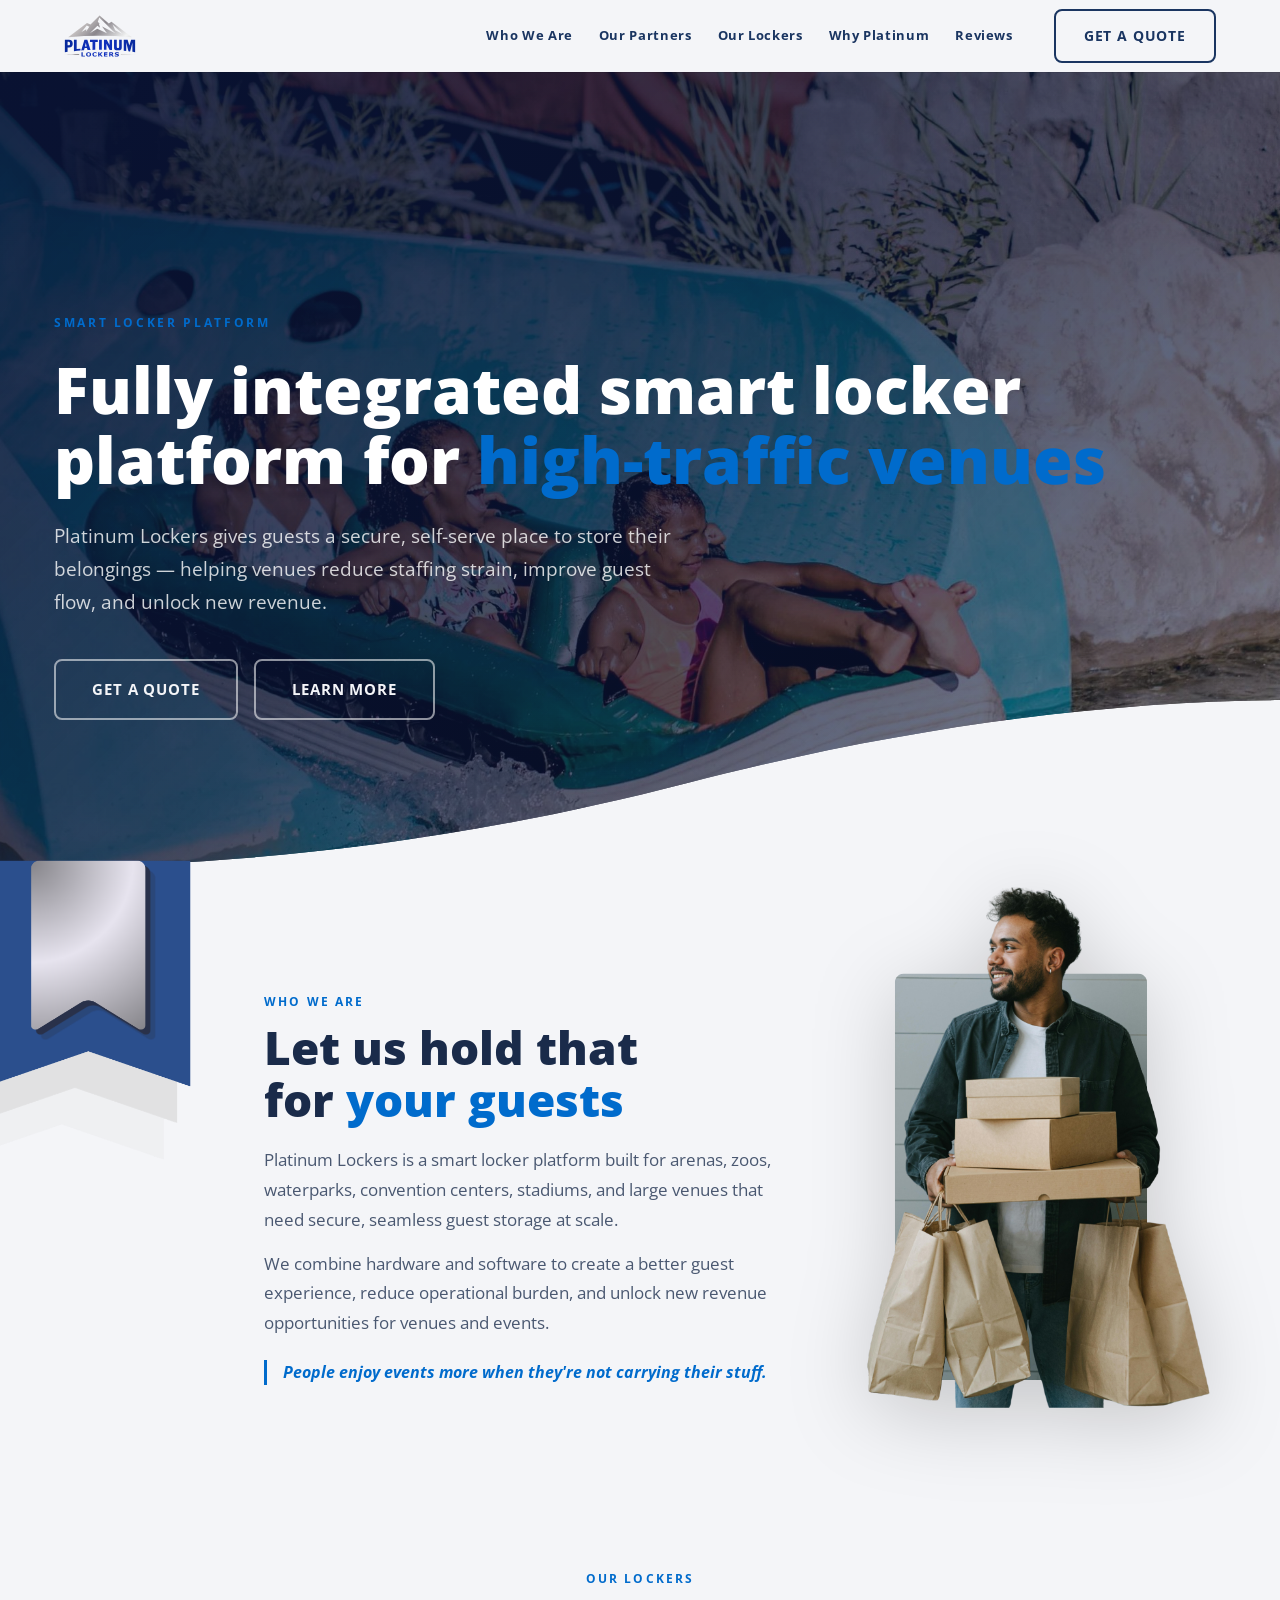
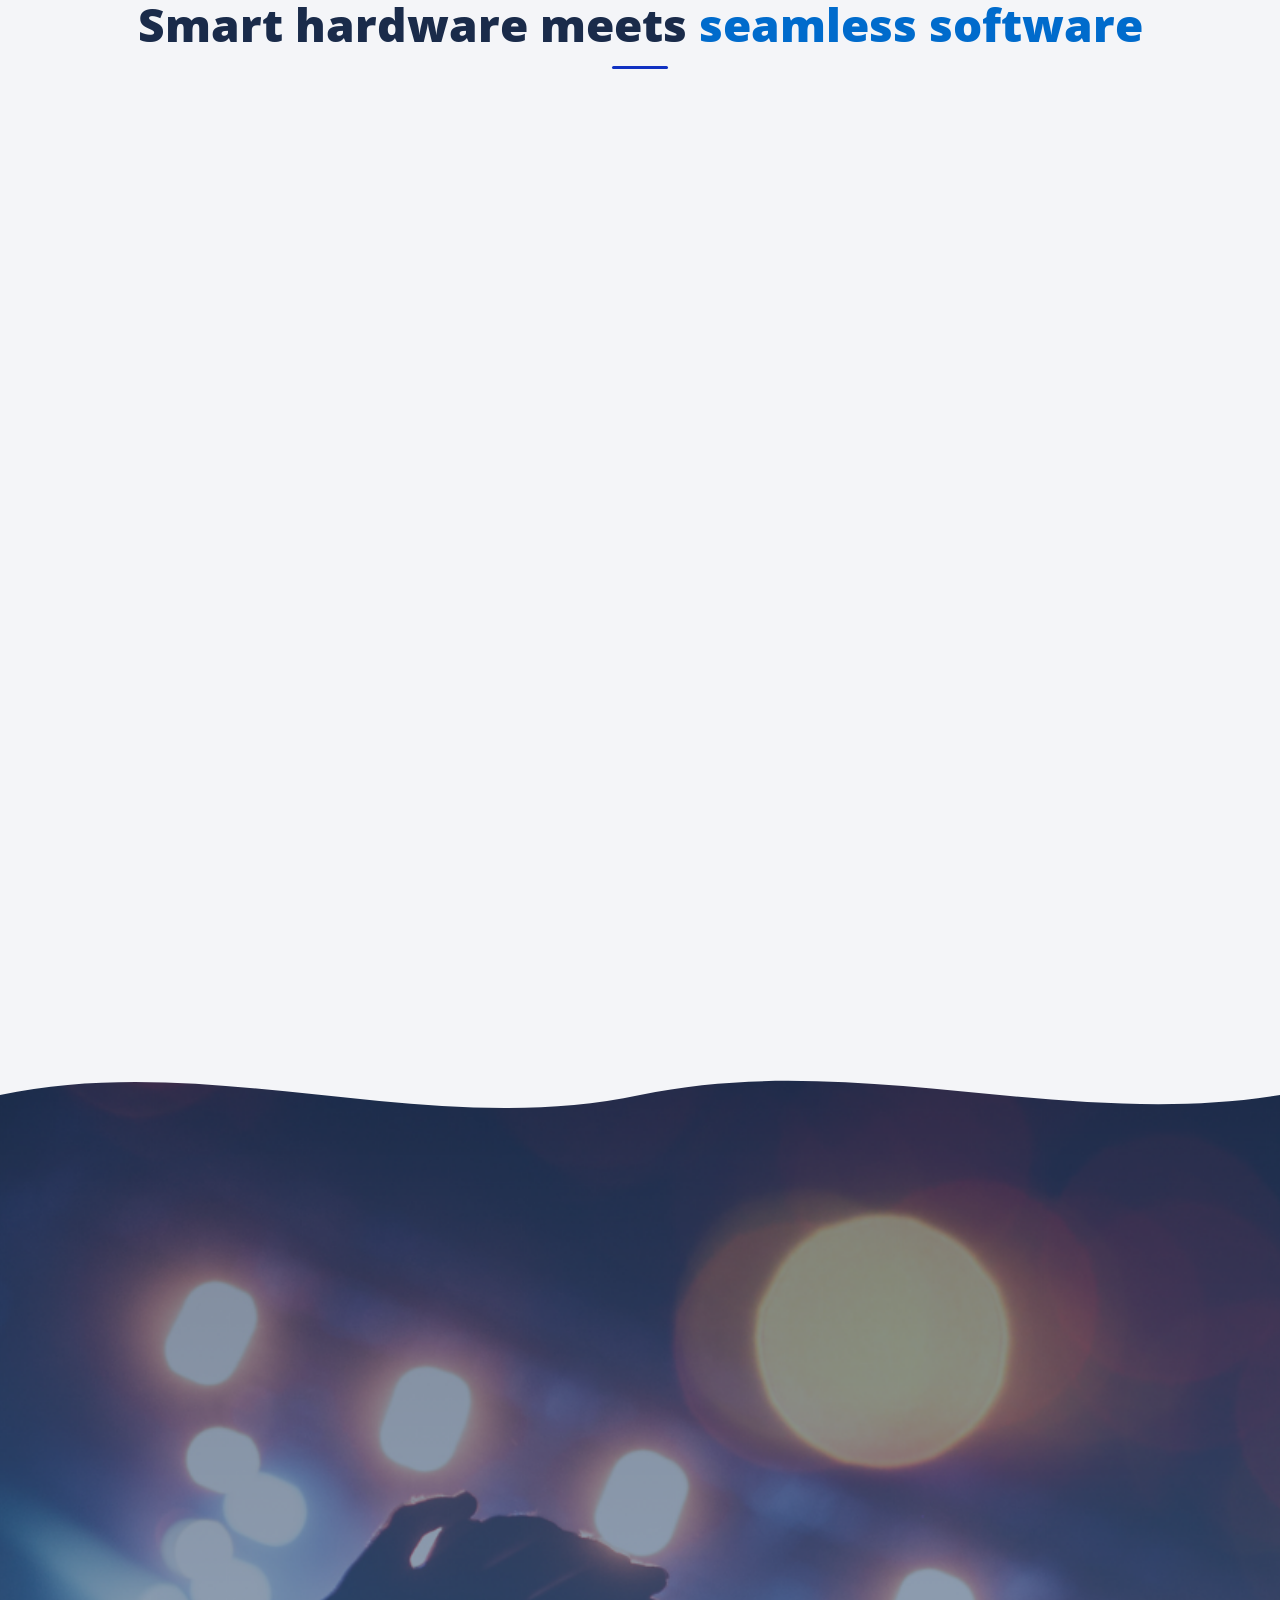
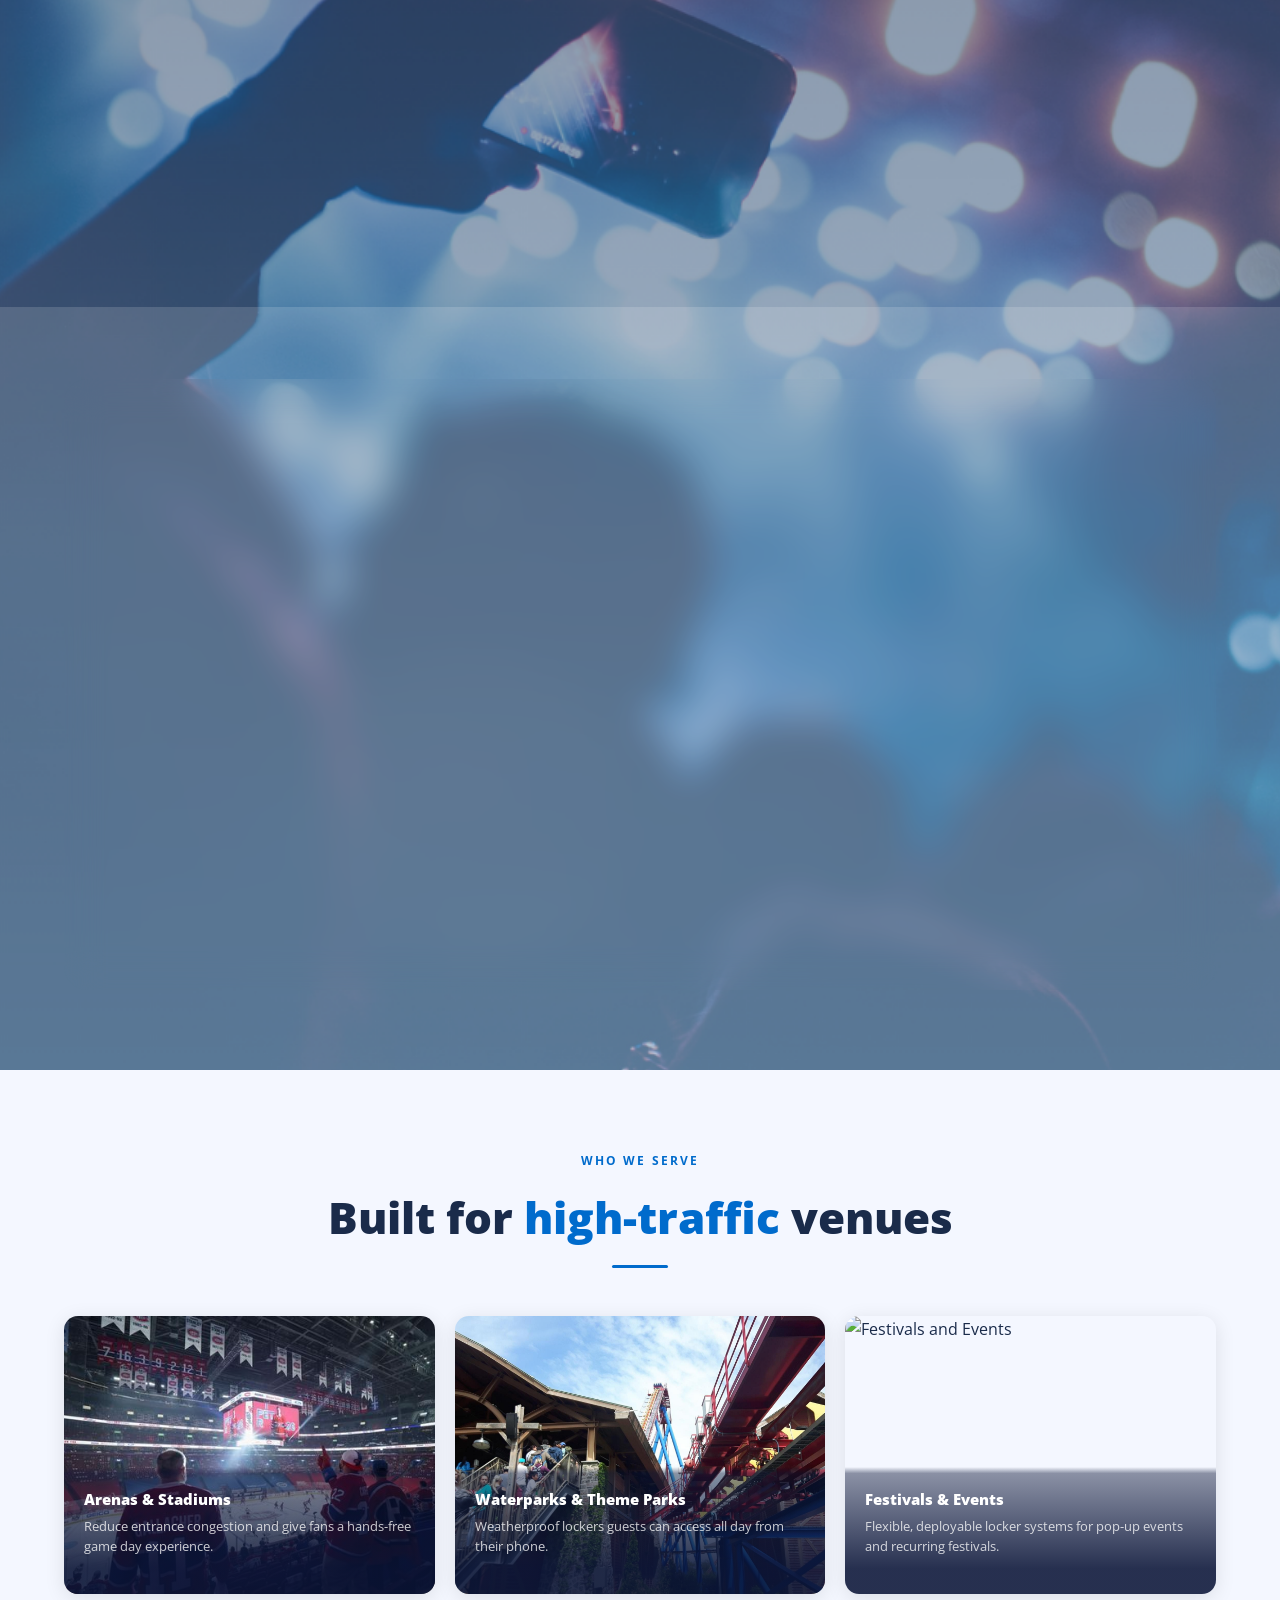
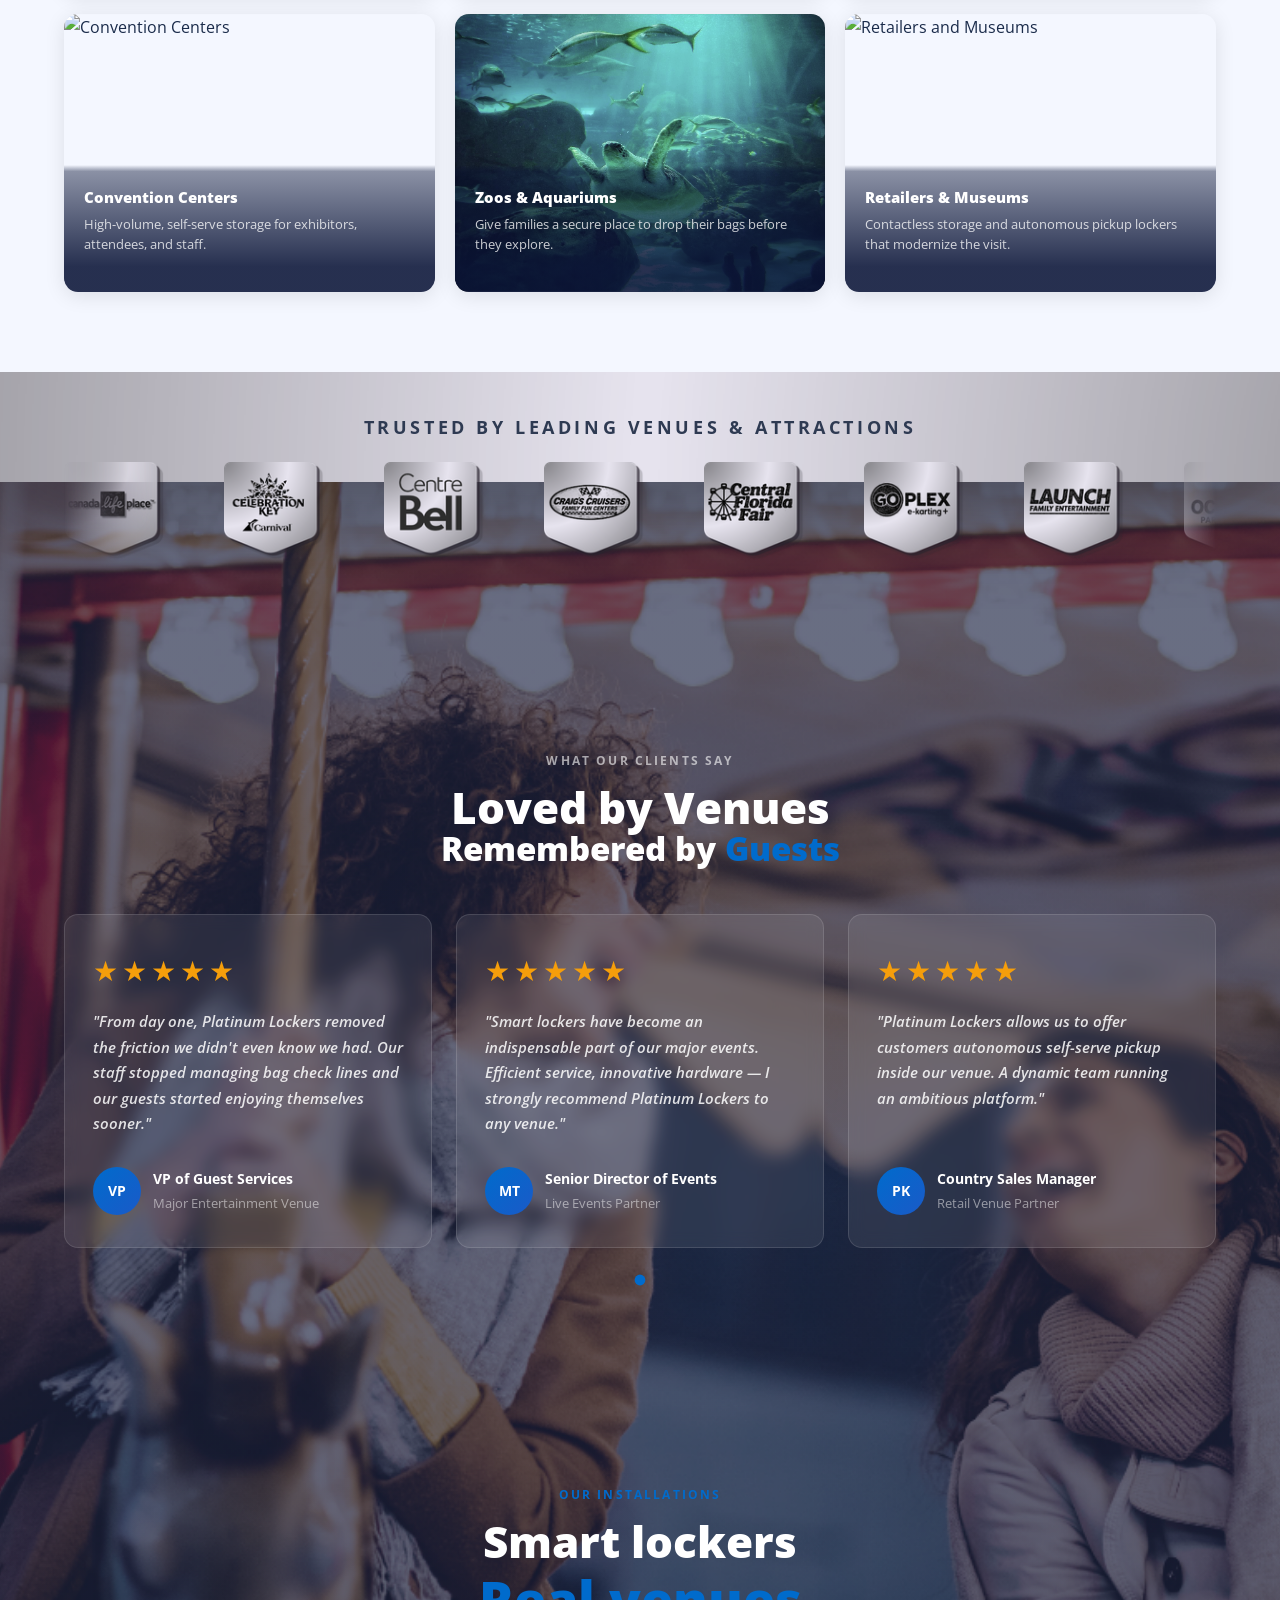
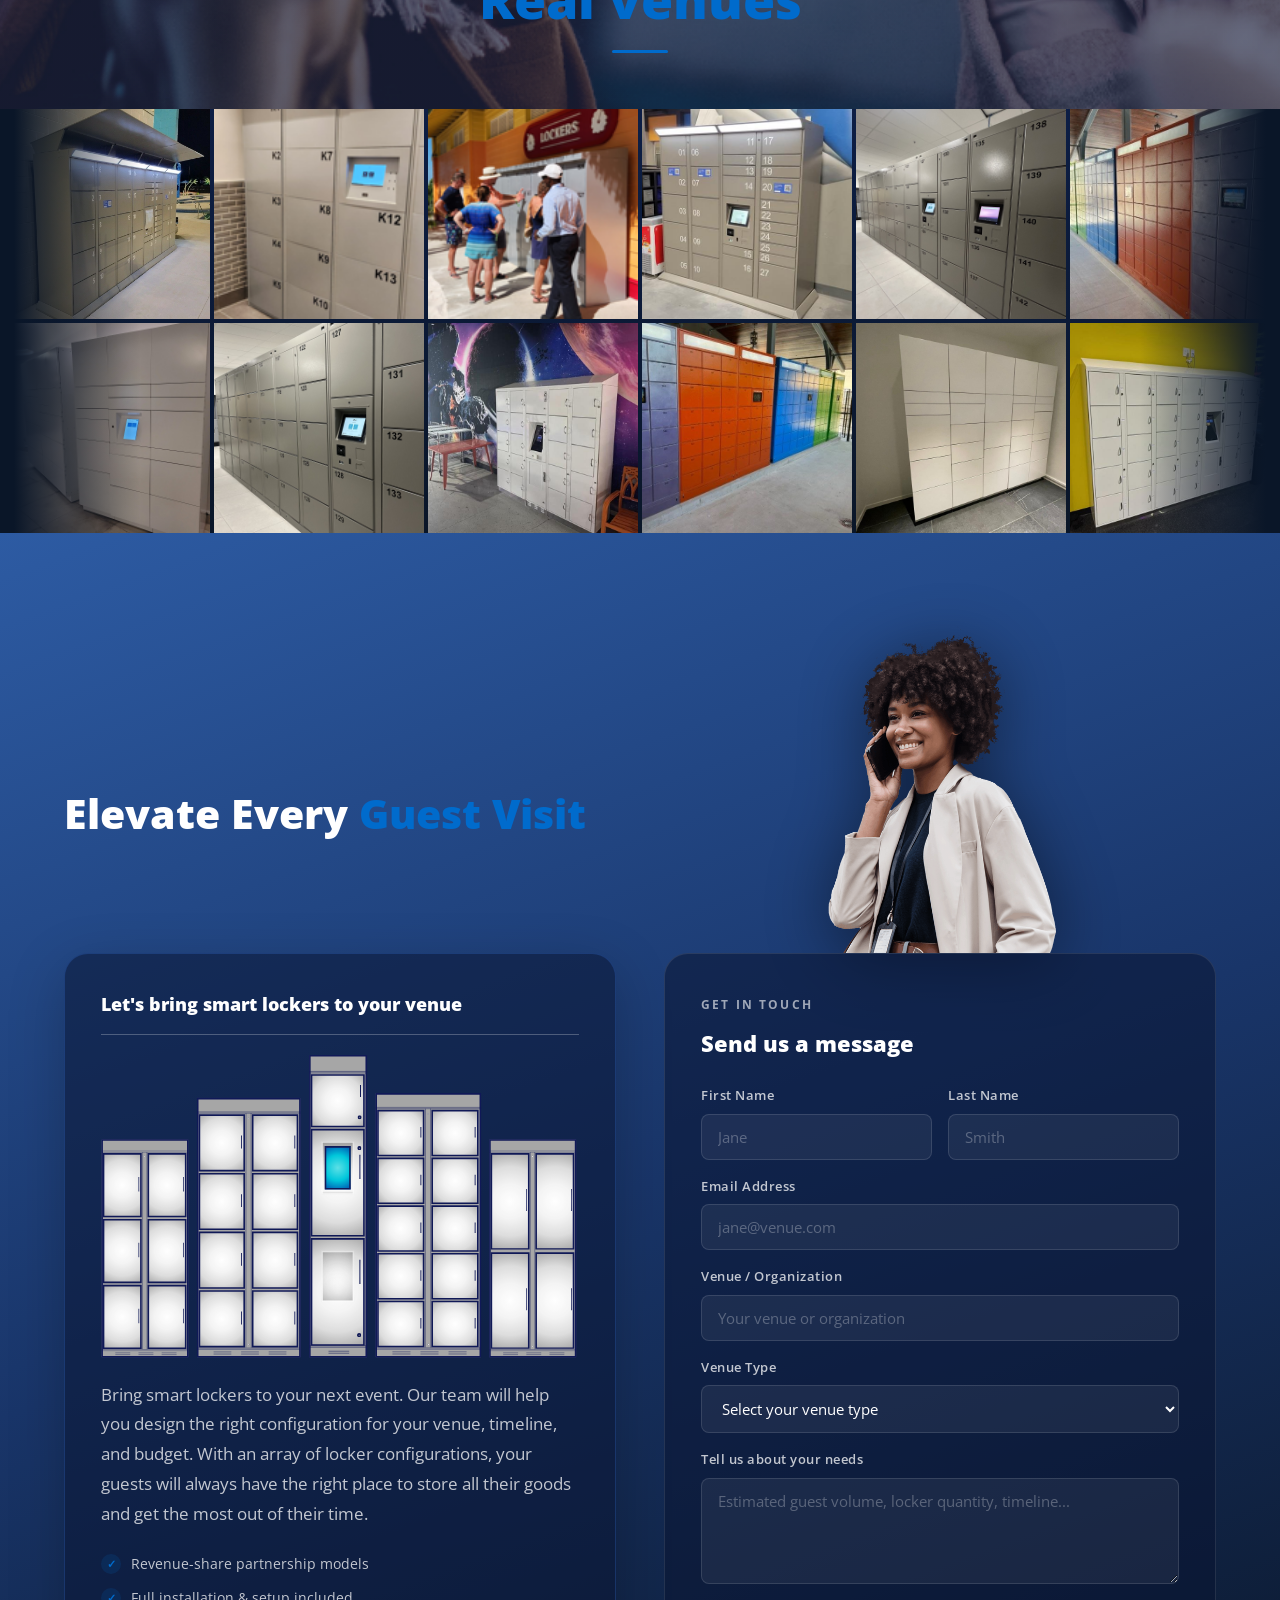
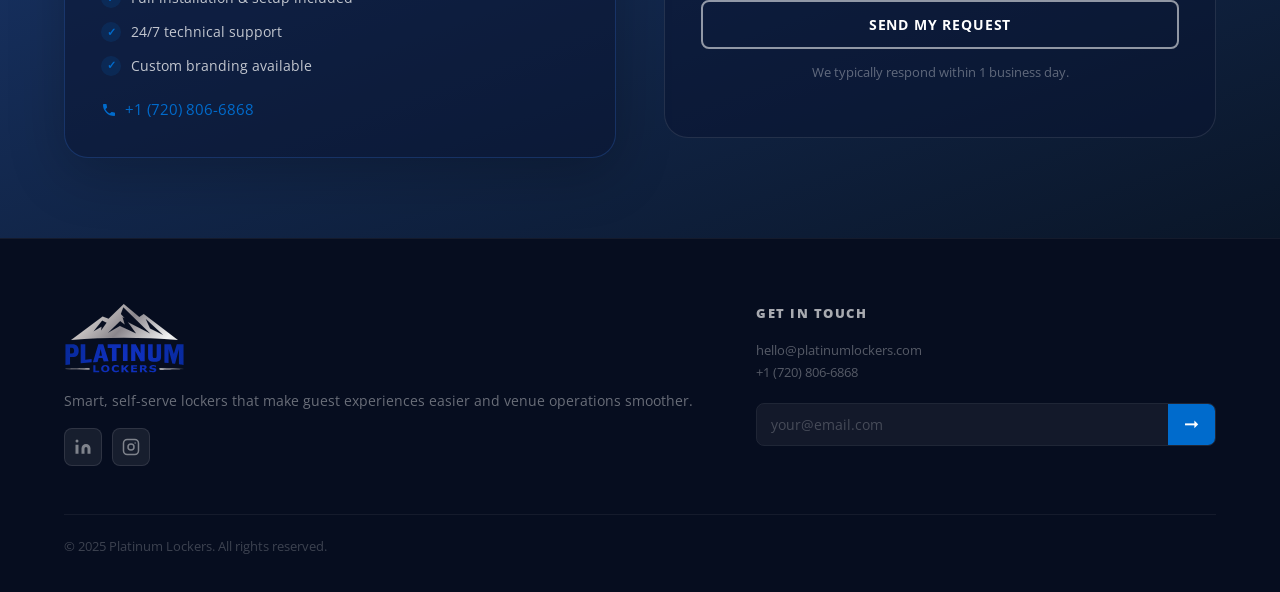
==== commit de336788: "Change robots meta tag to index and follow" ====
--- a/home.html
+++ b/home.html
@@ -5,7 +5,7 @@
   <meta name="viewport" content="width=device-width, initial-scale=1.0" />
   <title>Platinum Lockers | Smart Locker Solutions for Venues &amp; Events</title>
   <meta name="description" content="Platinum Lockers provides smart, self-serve lockers that make guest experiences easier and venue operations smoother. Built for arenas, stadiums, waterparks, zoos, and high-traffic venues." />
-  <meta name="robots" content="noindex, nofollow" />
+  <meta name="robots" content="index, follow" />
 
   <!-- Favicons -->
   <link rel="icon" type="image/x-icon" href="img/favicon.ico" />
--- a/styles.css
+++ b/styles.css
@@ -23,7 +23,7 @@
 }
 
 html, body { margin: 0; padding: 0; }
-html { scroll-behavior: smooth; font-size: 16px; }
+html { scroll-behavior: smooth; font-size: 16px; overflow-x: hidden; }
 h1, h2, h3, h4, h5, h6 { font-family: 'Open Sans', sans-serif !important; font-weight: 1000 !important; }
 body {
   font-family: var(--font-body);
